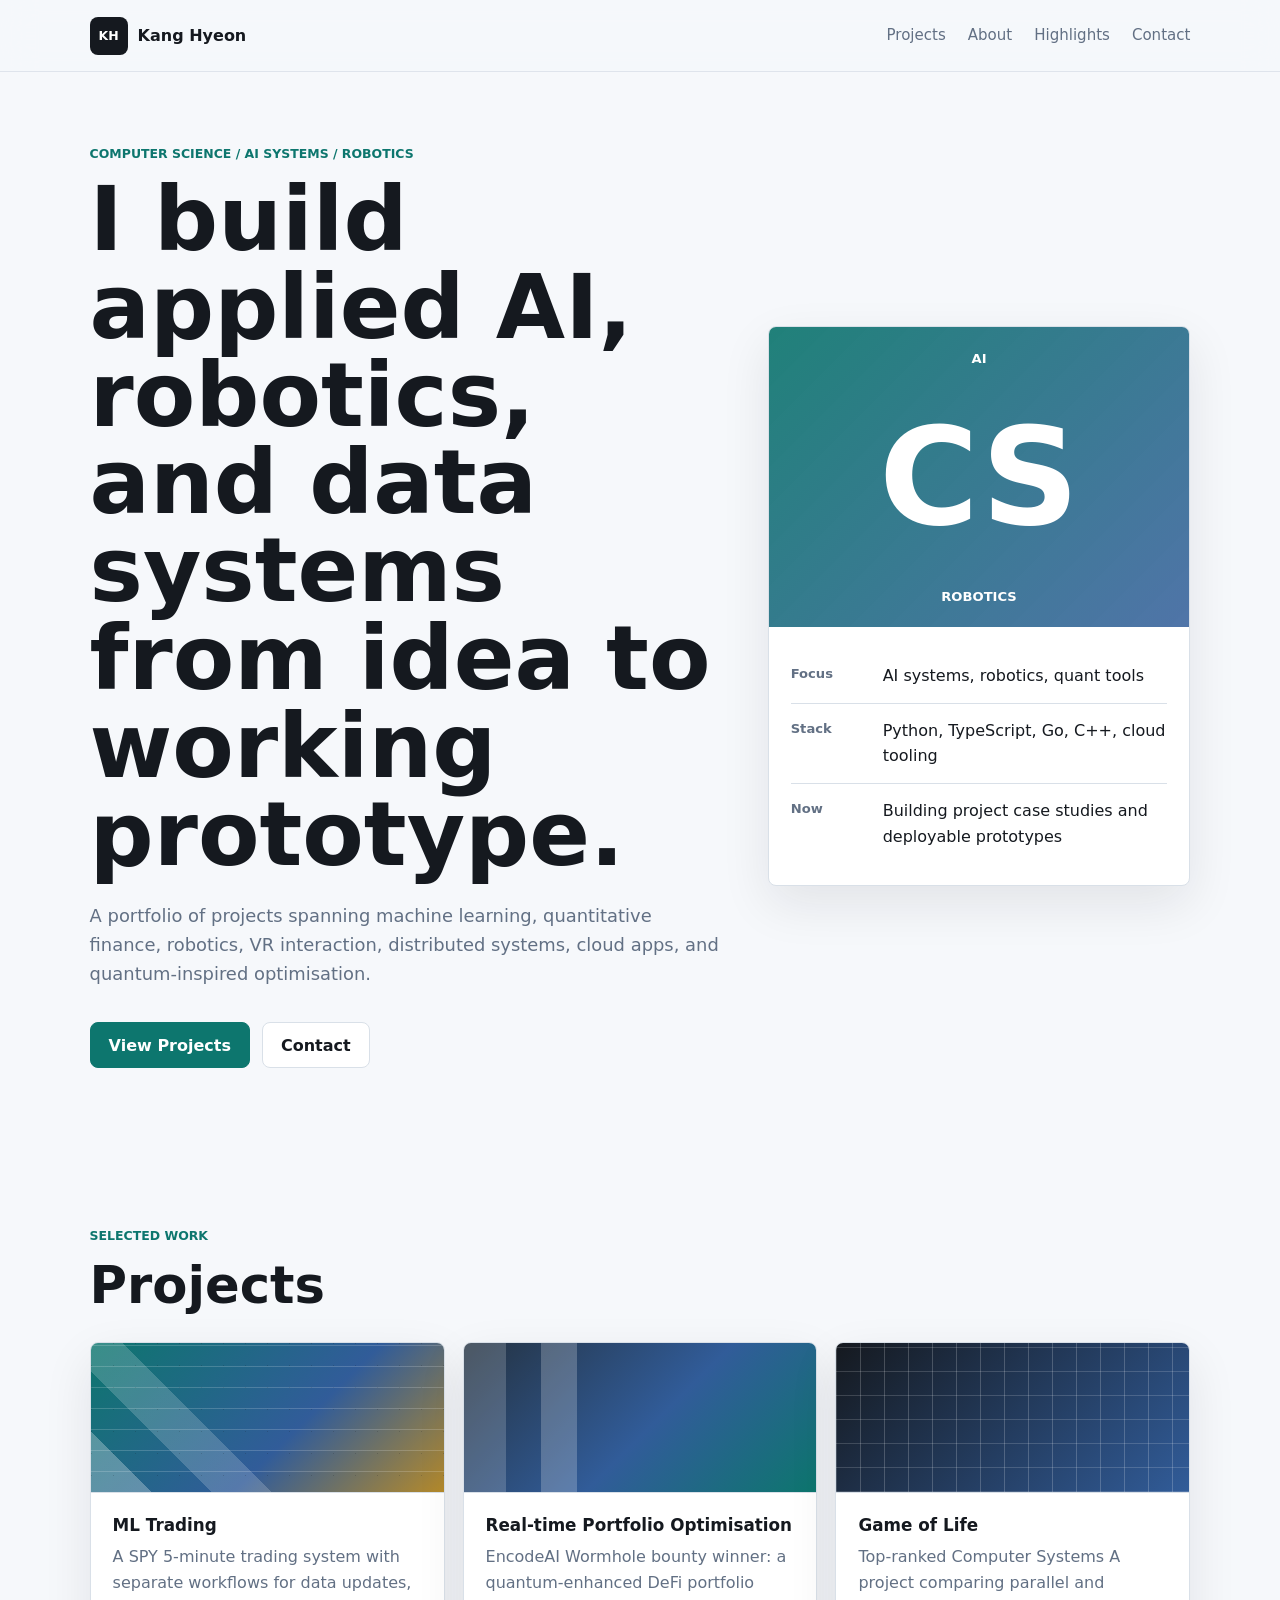
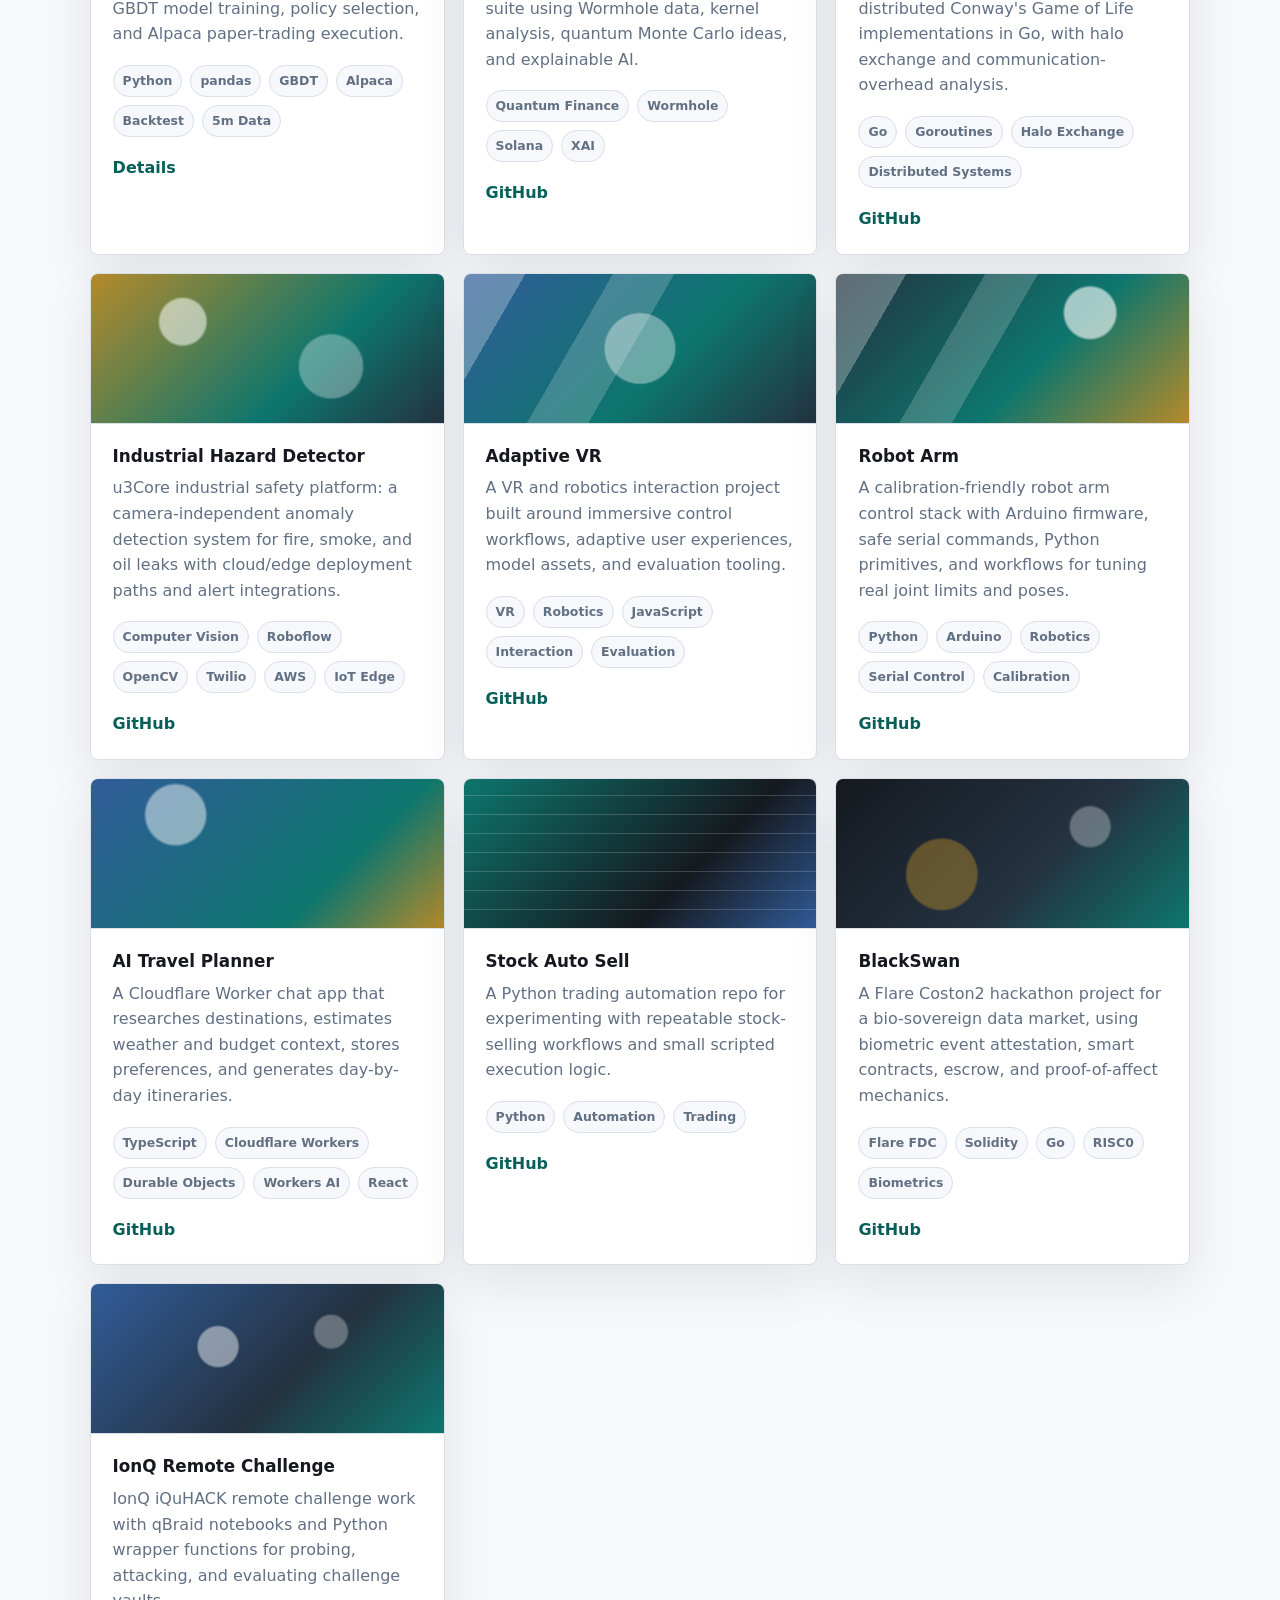
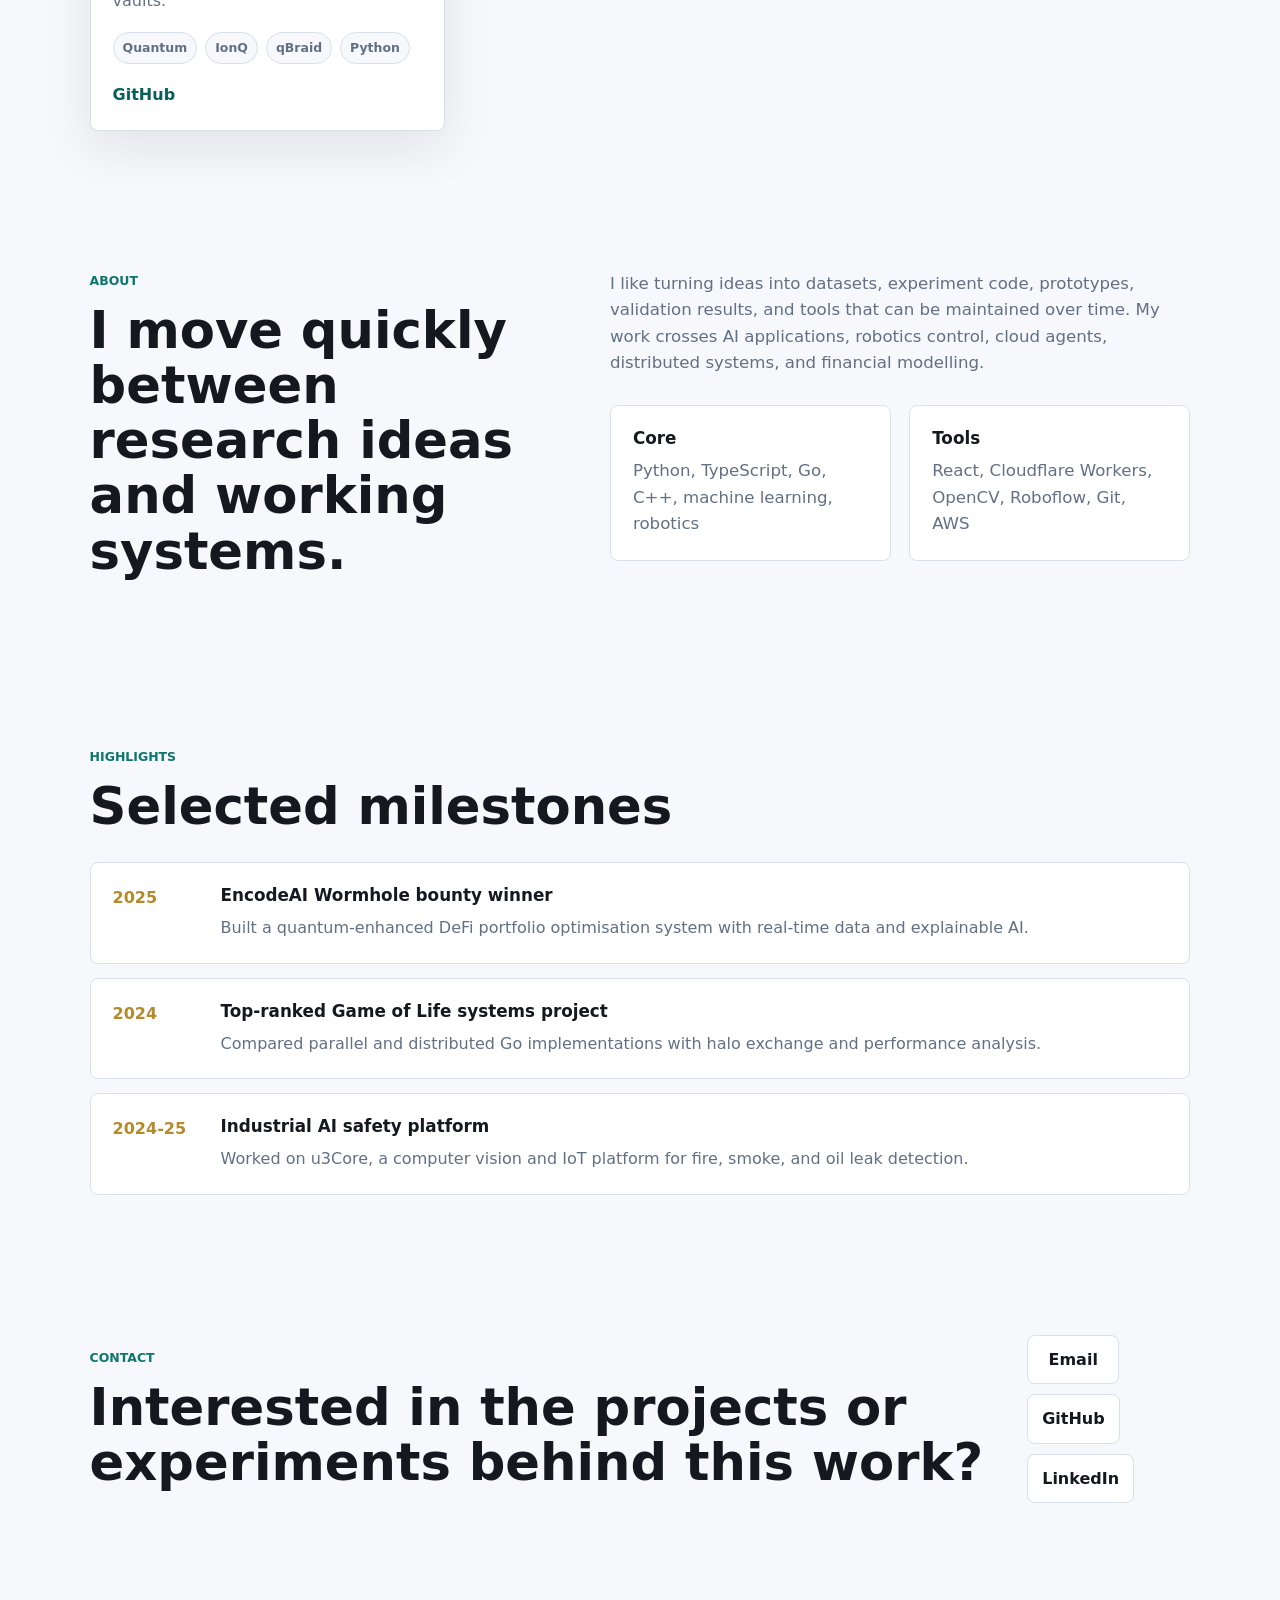
==== index.html @ 3f090120 "Update" ====
<!doctype html>
<html lang="ko">
  <head>
    <meta charset="utf-8" />
    <meta name="viewport" content="width=device-width, initial-scale=1" />
    <title>Kang Hyeon | Portfolio</title>
    <meta
      name="description"
      content="Quant, data, and software projects portfolio."
    />
    <link rel="stylesheet" href="./styles.css" />
  </head>
  <body>
    <header class="site-header">
      <a class="brand" href="#top" aria-label="Go to home">
        <span class="brand-mark">KH</span>
        <span>Kang Hyeon</span>
      </a>
      <nav class="nav" aria-label="Primary navigation">
        <a href="#projects">Projects</a>
        <a href="#about">About</a>
        <a href="#highlights">Highlights</a>
        <a href="#contact">Contact</a>
      </nav>
    </header>

    <main id="top">
      <section class="hero">
        <div class="hero-copy">
          <p class="eyebrow">Computer Science / AI Systems / Robotics</p>
          <h1>I build applied AI, robotics, and data systems from idea to working prototype.</h1>
          <p class="hero-summary">
            A portfolio of projects spanning machine learning, quantitative
            finance, robotics, VR interaction, distributed systems, cloud apps,
            and quantum-inspired optimisation.
          </p>
          <div class="hero-actions">
            <a class="button primary" href="#projects">View Projects</a>
            <a class="button secondary" href="#contact">Contact</a>
          </div>
        </div>

        <div class="profile-panel" aria-label="Portfolio snapshot">
          <div class="profile-visual">
            <span>AI</span>
            <strong>CS</strong>
            <span>Robotics</span>
          </div>
          <dl class="quick-facts">
            <div>
              <dt>Focus</dt>
              <dd>AI systems, robotics, quant tools</dd>
            </div>
            <div>
              <dt>Stack</dt>
              <dd>Python, TypeScript, Go, C++, cloud tooling</dd>
            </div>
            <div>
              <dt>Now</dt>
              <dd>Building project case studies and deployable prototypes</dd>
            </div>
          </dl>
        </div>
      </section>

      <section id="projects" class="section">
        <div class="section-heading">
          <p class="eyebrow">Selected Work</p>
          <h2>Projects</h2>
        </div>

        <div class="project-grid">
          <article class="project-card">
            <div class="project-thumb ml-trading"></div>
            <div class="project-body">
              <h3>ML Trading</h3>
              <p>
                A SPY 5-minute trading system with separate workflows for data
                updates, GBDT model training, policy selection, and Alpaca
                paper-trading execution.
              </p>
              <ul class="tag-list" aria-label="Tech stack">
                <li>Python</li>
                <li>pandas</li>
                <li>GBDT</li>
                <li>Alpaca</li>
                <li>Backtest</li>
                <li>5m Data</li>
              </ul>
              <a
                href="../quant/spy-5m-gbdt-trader/README.md"
                aria-label="Open ML Trading project"
              >
                Details
              </a>
            </div>
          </article>

          <article class="project-card">
            <div class="project-thumb portfolio-optimisation"></div>
            <div class="project-body">
              <h3>Real-time Portfolio Optimisation</h3>
              <p>
                EncodeAI Wormhole bounty winner: a quantum-enhanced DeFi
                portfolio suite using Wormhole data, kernel analysis, quantum
                Monte Carlo ideas, and explainable AI.
              </p>
              <ul class="tag-list" aria-label="Tech stack">
                <li>Quantum Finance</li>
                <li>Wormhole</li>
                <li>Solana</li>
                <li>XAI</li>
              </ul>
              <a
                href="https://github.com/Kanghyeon5468/Quantum-AI-DeFi-Portfolio-Optimisation"
                target="_blank"
                rel="noreferrer"
                aria-label="Open Real-time Portfolio Optimisation on GitHub"
              >
                GitHub
              </a>
            </div>
          </article>

          <article class="project-card">
            <div class="project-thumb game-of-life"></div>
            <div class="project-body">
              <h3>Game of Life</h3>
              <p>
                Top-ranked Computer Systems A project comparing parallel and
                distributed Conway's Game of Life implementations in Go, with
                halo exchange and communication-overhead analysis.
              </p>
              <ul class="tag-list" aria-label="Tech stack">
                <li>Go</li>
                <li>Goroutines</li>
                <li>Halo Exchange</li>
                <li>Distributed Systems</li>
              </ul>
              <a
                href="https://github.com/Kanghyeon5468/Distributed-Vs-Parallel-GoL"
                target="_blank"
                rel="noreferrer"
                aria-label="Open Game of Life on GitHub"
              >
                GitHub
              </a>
            </div>
          </article>

          <article class="project-card">
            <div class="project-thumb hazard-detector"></div>
            <div class="project-body">
              <h3>Industrial Hazard Detector</h3>
              <p>
                u3Core industrial safety platform: a camera-independent anomaly
                detection system for fire, smoke, and oil leaks with cloud/edge
                deployment paths and alert integrations.
              </p>
              <ul class="tag-list" aria-label="Tech stack">
                <li>Computer Vision</li>
                <li>Roboflow</li>
                <li>OpenCV</li>
                <li>Twilio</li>
                <li>AWS</li>
                <li>IoT Edge</li>
              </ul>
              <a
                href="https://github.com/Kanghyeon5468/u3core"
                target="_blank"
                rel="noreferrer"
                aria-label="Open Industrial Hazard Detector on GitHub"
              >
                GitHub
              </a>
            </div>
          </article>

          <article class="project-card">
            <div class="project-thumb adaptive-vr"></div>
            <div class="project-body">
              <h3>Adaptive VR</h3>
              <p>
                A VR and robotics interaction project built around immersive
                control workflows, adaptive user experiences, model assets, and
                evaluation tooling.
              </p>
              <ul class="tag-list" aria-label="Tech stack">
                <li>VR</li>
                <li>Robotics</li>
                <li>JavaScript</li>
                <li>Interaction</li>
                <li>Evaluation</li>
              </ul>
              <a
                href="https://github.com/Kanghyeon5468/robokit"
                target="_blank"
                rel="noreferrer"
                aria-label="Open Adaptive VR on GitHub"
              >
                GitHub
              </a>
            </div>
          </article>

          <article class="project-card">
            <div class="project-thumb robot-arm"></div>
            <div class="project-body">
              <h3>Robot Arm</h3>
              <p>
                A calibration-friendly robot arm control stack with Arduino
                firmware, safe serial commands, Python primitives, and workflows
                for tuning real joint limits and poses.
              </p>
              <ul class="tag-list" aria-label="Tech stack">
                <li>Python</li>
                <li>Arduino</li>
                <li>Robotics</li>
                <li>Serial Control</li>
                <li>Calibration</li>
              </ul>
              <a
                href="https://github.com/Kanghyeon5468/robot-arm-agent"
                target="_blank"
                rel="noreferrer"
                aria-label="Open Robot Arm on GitHub"
              >
                GitHub
              </a>
            </div>
          </article>

          <article class="project-card">
            <div class="project-thumb ai-travel"></div>
            <div class="project-body">
              <h3>AI Travel Planner</h3>
              <p>
                A Cloudflare Worker chat app that researches destinations,
                estimates weather and budget context, stores preferences, and
                generates day-by-day itineraries.
              </p>
              <ul class="tag-list" aria-label="Tech stack">
                <li>TypeScript</li>
                <li>Cloudflare Workers</li>
                <li>Durable Objects</li>
                <li>Workers AI</li>
                <li>React</li>
              </ul>
              <a
                href="https://github.com/Kanghyeon5468/cf_ai_travel_planner"
                target="_blank"
                rel="noreferrer"
                aria-label="Open AI Travel Planner on GitHub"
              >
                GitHub
              </a>
            </div>
          </article>

          <article class="project-card">
            <div class="project-thumb stock-auto-sell"></div>
            <div class="project-body">
              <h3>Stock Auto Sell</h3>
              <p>
                A Python trading automation repo for experimenting with
                repeatable stock-selling workflows and small scripted execution
                logic.
              </p>
              <ul class="tag-list" aria-label="Tech stack">
                <li>Python</li>
                <li>Automation</li>
                <li>Trading</li>
              </ul>
              <a
                href="https://github.com/Kanghyeon5468/stock-auto-sell"
                target="_blank"
                rel="noreferrer"
                aria-label="Open Stock Auto Sell on GitHub"
              >
                GitHub
              </a>
            </div>
          </article>

          <article class="project-card">
            <div class="project-thumb blackswan"></div>
            <div class="project-body">
              <h3>BlackSwan</h3>
              <p>
                A Flare Coston2 hackathon project for a bio-sovereign data
                market, using biometric event attestation, smart contracts,
                escrow, and proof-of-affect mechanics.
              </p>
              <ul class="tag-list" aria-label="Tech stack">
                <li>Flare FDC</li>
                <li>Solidity</li>
                <li>Go</li>
                <li>RISC0</li>
                <li>Biometrics</li>
              </ul>
              <a
                href="https://github.com/TumCucTom/black-swan"
                target="_blank"
                rel="noreferrer"
                aria-label="Open BlackSwan on GitHub"
              >
                GitHub
              </a>
            </div>
          </article>

          <article class="project-card">
            <div class="project-thumb ionq"></div>
            <div class="project-body">
              <h3>IonQ Remote Challenge</h3>
              <p>
                IonQ iQuHACK remote challenge work with qBraid notebooks and
                Python wrapper functions for probing, attacking, and evaluating
                challenge vaults.
              </p>
              <ul class="tag-list" aria-label="Tech stack">
                <li>Quantum</li>
                <li>IonQ</li>
                <li>qBraid</li>
                <li>Python</li>
              </ul>
              <a
                href="https://github.com/Kanghyeon5468/2024_IonQ_Remote"
                target="_blank"
                rel="noreferrer"
                aria-label="Open IonQ Remote Challenge on GitHub"
              >
                GitHub
              </a>
            </div>
          </article>
        </div>
      </section>

      <section id="about" class="section split-section">
        <div class="section-heading">
          <p class="eyebrow">About</p>
          <h2>I move quickly between research ideas and working systems.</h2>
        </div>
        <div class="body-copy">
          <p>
            I like turning ideas into datasets, experiment code, prototypes,
            validation results, and tools that can be maintained over time. My
            work crosses AI applications, robotics control, cloud agents,
            distributed systems, and financial modelling.
          </p>
          <div class="skill-columns">
            <div>
              <h3>Core</h3>
              <p>Python, TypeScript, Go, C++, machine learning, robotics</p>
            </div>
            <div>
              <h3>Tools</h3>
              <p>React, Cloudflare Workers, OpenCV, Roboflow, Git, AWS</p>
            </div>
          </div>
        </div>
      </section>

      <section id="highlights" class="section">
        <div class="section-heading">
          <p class="eyebrow">Highlights</p>
          <h2>Selected milestones</h2>
        </div>
        <ol class="timeline">
          <li>
            <span class="time">2025</span>
            <div>
              <h3>EncodeAI Wormhole bounty winner</h3>
              <p>Built a quantum-enhanced DeFi portfolio optimisation system with real-time data and explainable AI.</p>
            </div>
          </li>
          <li>
            <span class="time">2024</span>
            <div>
              <h3>Top-ranked Game of Life systems project</h3>
              <p>Compared parallel and distributed Go implementations with halo exchange and performance analysis.</p>
            </div>
          </li>
          <li>
            <span class="time">2024-25</span>
            <div>
              <h3>Industrial AI safety platform</h3>
              <p>Worked on u3Core, a computer vision and IoT platform for fire, smoke, and oil leak detection.</p>
            </div>
          </li>
        </ol>
      </section>

      <section id="contact" class="section contact-section">
        <div>
          <p class="eyebrow">Contact</p>
          <h2>Interested in the projects or experiments behind this work?</h2>
        </div>
        <div class="contact-links">
          <a href="mailto:your.email@example.com">Email</a>
          <a href="https://github.com/Kanghyeon5468" target="_blank" rel="noreferrer">GitHub</a>
          <a href="https://www.linkedin.com/" target="_blank" rel="noreferrer">LinkedIn</a>
        </div>
      </section>
    </main>
  </body>
</html>
---- styles.css ----
:root {
  color-scheme: light;
  --ink: #15191f;
  --muted: #627084;
  --line: #d9e0e8;
  --surface: #f6f8fb;
  --panel: #ffffff;
  --accent: #0d766e;
  --accent-strong: #075f5a;
  --gold: #b58a2a;
  --blue: #315c99;
  --shadow: 0 18px 50px rgba(21, 25, 31, 0.09);
}

* {
  box-sizing: border-box;
}

html {
  scroll-behavior: smooth;
}

body {
  margin: 0;
  color: var(--ink);
  font-family:
    Inter, ui-sans-serif, system-ui, -apple-system, BlinkMacSystemFont, "Segoe UI",
    sans-serif;
  background: var(--surface);
  line-height: 1.6;
}

a {
  color: inherit;
  text-decoration: none;
}

.site-header {
  position: sticky;
  top: 0;
  z-index: 10;
  display: flex;
  align-items: center;
  justify-content: space-between;
  gap: 24px;
  min-height: 72px;
  padding: 0 7vw;
  border-bottom: 1px solid rgba(217, 224, 232, 0.82);
  background: rgba(246, 248, 251, 0.9);
  backdrop-filter: blur(16px);
}

.brand,
.nav,
.hero-actions,
.contact-links {
  display: flex;
  align-items: center;
}

.brand {
  gap: 10px;
  font-weight: 800;
}

.brand-mark {
  display: grid;
  width: 38px;
  height: 38px;
  place-items: center;
  border-radius: 8px;
  color: #fff;
  background: var(--ink);
  font-size: 0.78rem;
  letter-spacing: 0;
}

.nav {
  gap: 22px;
  color: var(--muted);
  font-size: 0.94rem;
}

.nav a:hover,
.project-body a:hover,
.contact-links a:hover {
  color: var(--accent);
}

main {
  overflow: hidden;
}

.hero,
.section {
  width: min(1120px, 86vw);
  margin: 0 auto;
}

.hero {
  display: grid;
  grid-template-columns: minmax(0, 1.08fr) minmax(320px, 0.72fr);
  gap: 44px;
  align-items: center;
  min-height: calc(100vh - 72px);
  padding: 72px 0 88px;
}

.eyebrow {
  margin: 0 0 12px;
  color: var(--accent);
  font-size: 0.78rem;
  font-weight: 800;
  letter-spacing: 0;
  text-transform: uppercase;
}

h1,
h2,
h3,
p {
  overflow-wrap: break-word;
}

h1 {
  max-width: 800px;
  margin: 0;
  font-size: clamp(2.45rem, 7vw, 5.7rem);
  line-height: 0.98;
  letter-spacing: 0;
}

h2 {
  margin: 0;
  font-size: clamp(1.9rem, 4vw, 3.35rem);
  line-height: 1.08;
  letter-spacing: 0;
}

h3 {
  margin: 0 0 8px;
  font-size: 1.05rem;
  line-height: 1.3;
}

.hero-summary {
  max-width: 680px;
  margin: 24px 0 0;
  color: var(--muted);
  font-size: 1.12rem;
}

.hero-actions {
  flex-wrap: wrap;
  gap: 12px;
  margin-top: 34px;
}

.button {
  display: inline-flex;
  align-items: center;
  justify-content: center;
  min-height: 46px;
  padding: 0 18px;
  border: 1px solid var(--line);
  border-radius: 8px;
  font-weight: 750;
}

.button.primary {
  color: #fff;
  border-color: var(--accent);
  background: var(--accent);
}

.button.primary:hover {
  background: var(--accent-strong);
}

.button.secondary {
  background: var(--panel);
}

.profile-panel,
.project-card {
  border: 1px solid var(--line);
  border-radius: 8px;
  background: var(--panel);
  box-shadow: var(--shadow);
}

.profile-panel {
  overflow: hidden;
}

.profile-visual {
  display: grid;
  min-height: 300px;
  place-items: center;
  color: #fff;
  background:
    linear-gradient(135deg, rgba(13, 118, 110, 0.92), rgba(49, 92, 153, 0.85)),
    repeating-linear-gradient(90deg, rgba(255, 255, 255, 0.18) 0 1px, transparent 1px 34px);
}

.profile-visual strong {
  font-size: clamp(4.5rem, 12vw, 8.5rem);
  line-height: 1;
}

.profile-visual span {
  font-size: 0.82rem;
  font-weight: 800;
  letter-spacing: 0;
  text-transform: uppercase;
}

.quick-facts {
  margin: 0;
  padding: 22px;
}

.quick-facts div {
  display: grid;
  grid-template-columns: 76px 1fr;
  gap: 16px;
  padding: 14px 0;
  border-top: 1px solid var(--line);
}

.quick-facts div:first-child {
  border-top: 0;
}

.quick-facts dt {
  color: var(--muted);
  font-size: 0.82rem;
  font-weight: 800;
}

.quick-facts dd {
  margin: 0;
}

.section {
  padding: 70px 0;
}

.section-heading {
  max-width: 720px;
  margin-bottom: 28px;
}

.project-grid {
  display: grid;
  grid-template-columns: repeat(3, minmax(0, 1fr));
  gap: 18px;
}

.project-card {
  overflow: hidden;
}

.project-thumb {
  min-height: 150px;
  border-bottom: 1px solid var(--line);
}

.project-thumb.ml-trading {
  background:
    repeating-linear-gradient(0deg, transparent 0 20px, rgba(255, 255, 255, 0.18) 20px 21px),
    linear-gradient(135deg, rgba(21, 25, 31, 0.18) 1px, transparent 1px),
    linear-gradient(45deg, rgba(255, 255, 255, 0.28) 12%, transparent 12% 24%, rgba(255, 255, 255, 0.18) 24% 36%, transparent 36%),
    linear-gradient(135deg, #0d766e, #315c99 58%, #b58a2a);
  background-size: auto, 22px 22px, auto, auto;
}

.project-thumb.portfolio-optimisation {
  background:
    linear-gradient(90deg, rgba(255, 255, 255, 0.18) 12%, transparent 12% 22%, rgba(255, 255, 255, 0.22) 22% 32%, transparent 32%),
    linear-gradient(135deg, #243241, #315c99 54%, #0d766e);
}

.project-thumb.game-of-life {
  background:
    repeating-linear-gradient(90deg, rgba(255, 255, 255, 0.2) 0 1px, transparent 1px 24px),
    repeating-linear-gradient(0deg, rgba(255, 255, 255, 0.16) 0 1px, transparent 1px 24px),
    linear-gradient(135deg, #15191f, #315c99);
}

.project-thumb.hazard-detector {
  background:
    radial-gradient(circle at 26% 32%, rgba(255, 255, 255, 0.55) 0 8%, transparent 9%),
    radial-gradient(circle at 68% 62%, rgba(255, 255, 255, 0.32) 0 12%, transparent 13%),
    linear-gradient(135deg, #b58a2a, #0d766e 62%, #243241);
}

.project-thumb.adaptive-vr,
.project-thumb.daptive-vr {
  background:
    radial-gradient(circle at 50% 50%, rgba(255, 255, 255, 0.38) 0 18%, transparent 19%),
    linear-gradient(120deg, rgba(255, 255, 255, 0.28) 0 14%, transparent 14% 34%, rgba(255, 255, 255, 0.18) 34% 48%, transparent 48%),
    linear-gradient(135deg, #315c99, #0d766e 58%, #243241);
}

.project-thumb.robot-arm {
  background:
    radial-gradient(circle at 72% 26%, rgba(255, 255, 255, 0.62) 0 9%, transparent 10%),
    linear-gradient(120deg, rgba(255, 255, 255, 0.28) 0 16%, transparent 16% 34%, rgba(255, 255, 255, 0.18) 34% 46%, transparent 46%),
    linear-gradient(135deg, #243241, #0d766e 58%, #b58a2a);
}

.project-thumb.ai-travel {
  background:
    radial-gradient(circle at 24% 24%, rgba(255, 255, 255, 0.48) 0 10%, transparent 11%),
    linear-gradient(135deg, #315c99, #0d766e 68%, #b58a2a);
}

.project-thumb.stock-auto-sell {
  background:
    repeating-linear-gradient(0deg, transparent 0 18px, rgba(255, 255, 255, 0.18) 18px 19px),
    linear-gradient(135deg, #0d766e, #15191f 64%, #315c99);
}

.project-thumb.blackswan {
  background:
    radial-gradient(circle at 72% 32%, rgba(255, 255, 255, 0.3) 0 7%, transparent 8%),
    radial-gradient(circle at 30% 64%, rgba(181, 138, 42, 0.46) 0 13%, transparent 14%),
    linear-gradient(135deg, #15191f, #243241 58%, #0d766e);
}

.project-thumb.ionq {
  background:
    radial-gradient(circle at 36% 42%, rgba(255, 255, 255, 0.46) 0 8%, transparent 9%),
    radial-gradient(circle at 68% 32%, rgba(255, 255, 255, 0.3) 0 6%, transparent 7%),
    linear-gradient(135deg, #315c99, #243241 58%, #0d766e);
}

.project-body {
  padding: 22px;
}

.project-body p,
.body-copy p,
.timeline p {
  margin: 0;
  color: var(--muted);
}

.project-body a,
.muted-link {
  display: inline-flex;
  margin-top: 18px;
  font-weight: 800;
}

.project-body a {
  color: var(--accent-strong);
}

.muted-link {
  color: var(--muted);
}

.tag-list {
  display: flex;
  flex-wrap: wrap;
  gap: 8px;
  margin: 18px 0 0;
  padding: 0;
  list-style: none;
}

.tag-list li {
  padding: 5px 9px;
  border: 1px solid var(--line);
  border-radius: 999px;
  color: var(--muted);
  font-size: 0.78rem;
  font-weight: 750;
  background: var(--surface);
}

.split-section {
  display: grid;
  grid-template-columns: 0.8fr 1fr;
  gap: 56px;
  align-items: start;
}

.body-copy {
  font-size: 1.04rem;
}

.skill-columns {
  display: grid;
  grid-template-columns: repeat(2, minmax(0, 1fr));
  gap: 18px;
  margin-top: 28px;
}

.skill-columns div {
  padding: 22px;
  border: 1px solid var(--line);
  border-radius: 8px;
  background: var(--panel);
}

.timeline {
  display: grid;
  gap: 14px;
  margin: 0;
  padding: 0;
  list-style: none;
}

.timeline li {
  display: grid;
  grid-template-columns: 90px 1fr;
  gap: 18px;
  padding: 22px;
  border: 1px solid var(--line);
  border-radius: 8px;
  background: var(--panel);
}

.time {
  color: var(--gold);
  font-weight: 900;
}

.contact-section {
  display: flex;
  align-items: center;
  justify-content: space-between;
  gap: 32px;
  padding-bottom: 110px;
}

.contact-links {
  flex-wrap: wrap;
  gap: 10px;
}

.contact-links a {
  min-width: 92px;
  padding: 11px 14px;
  border: 1px solid var(--line);
  border-radius: 8px;
  text-align: center;
  font-weight: 800;
  background: var(--panel);
}

@media (max-width: 900px) {
  .site-header {
    position: static;
    align-items: flex-start;
    flex-direction: column;
    padding-top: 18px;
    padding-bottom: 18px;
  }

  .nav {
    width: 100%;
    justify-content: space-between;
    gap: 10px;
    overflow-x: auto;
  }

  .hero,
  .split-section,
  .contact-section {
    grid-template-columns: 1fr;
  }

  .hero {
    min-height: auto;
    padding-top: 54px;
  }

  .project-grid {
    grid-template-columns: 1fr;
  }

  .contact-section {
    display: grid;
  }
}

@media (max-width: 560px) {
  .hero,
  .section {
    width: min(100% - 32px, 1120px);
  }

  h1 {
    font-size: 2.55rem;
  }

  .skill-columns,
  .timeline li,
  .quick-facts div {
    grid-template-columns: 1fr;
  }

  .timeline li {
    gap: 8px;
  }
}
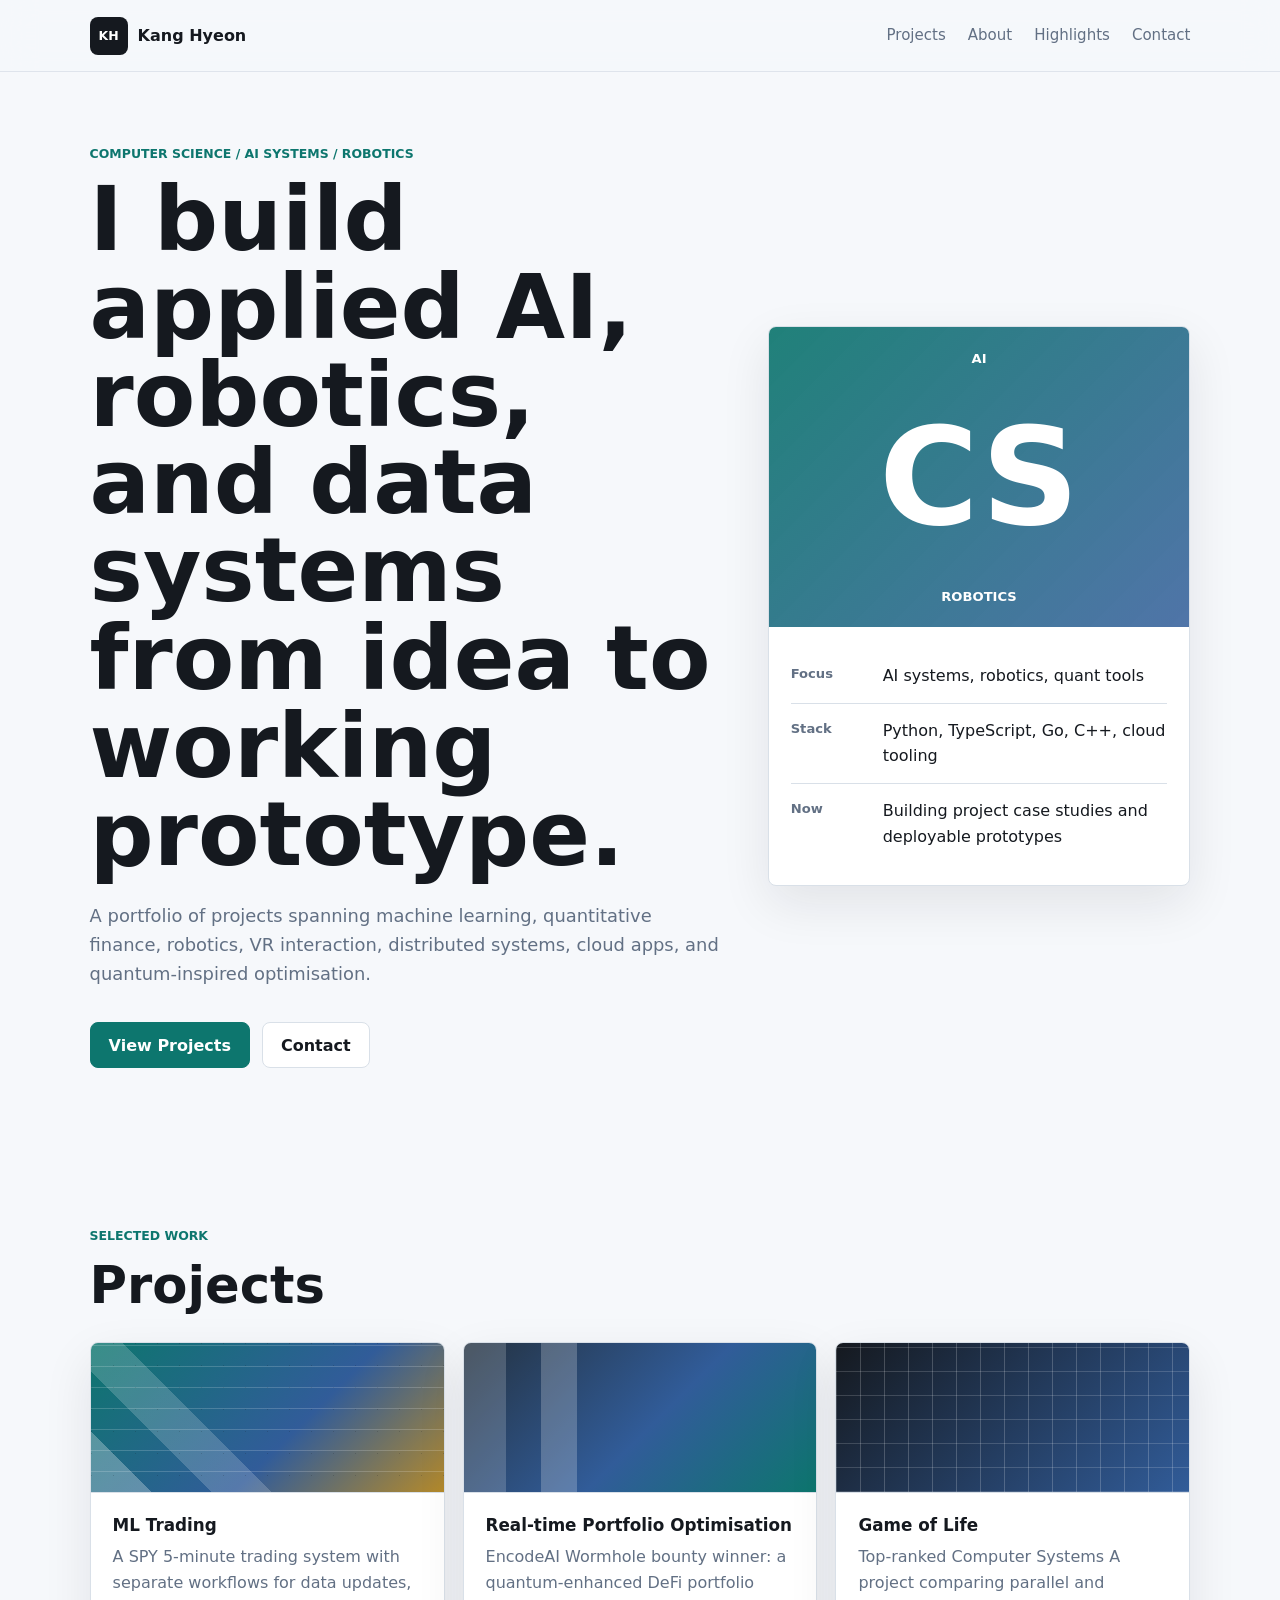
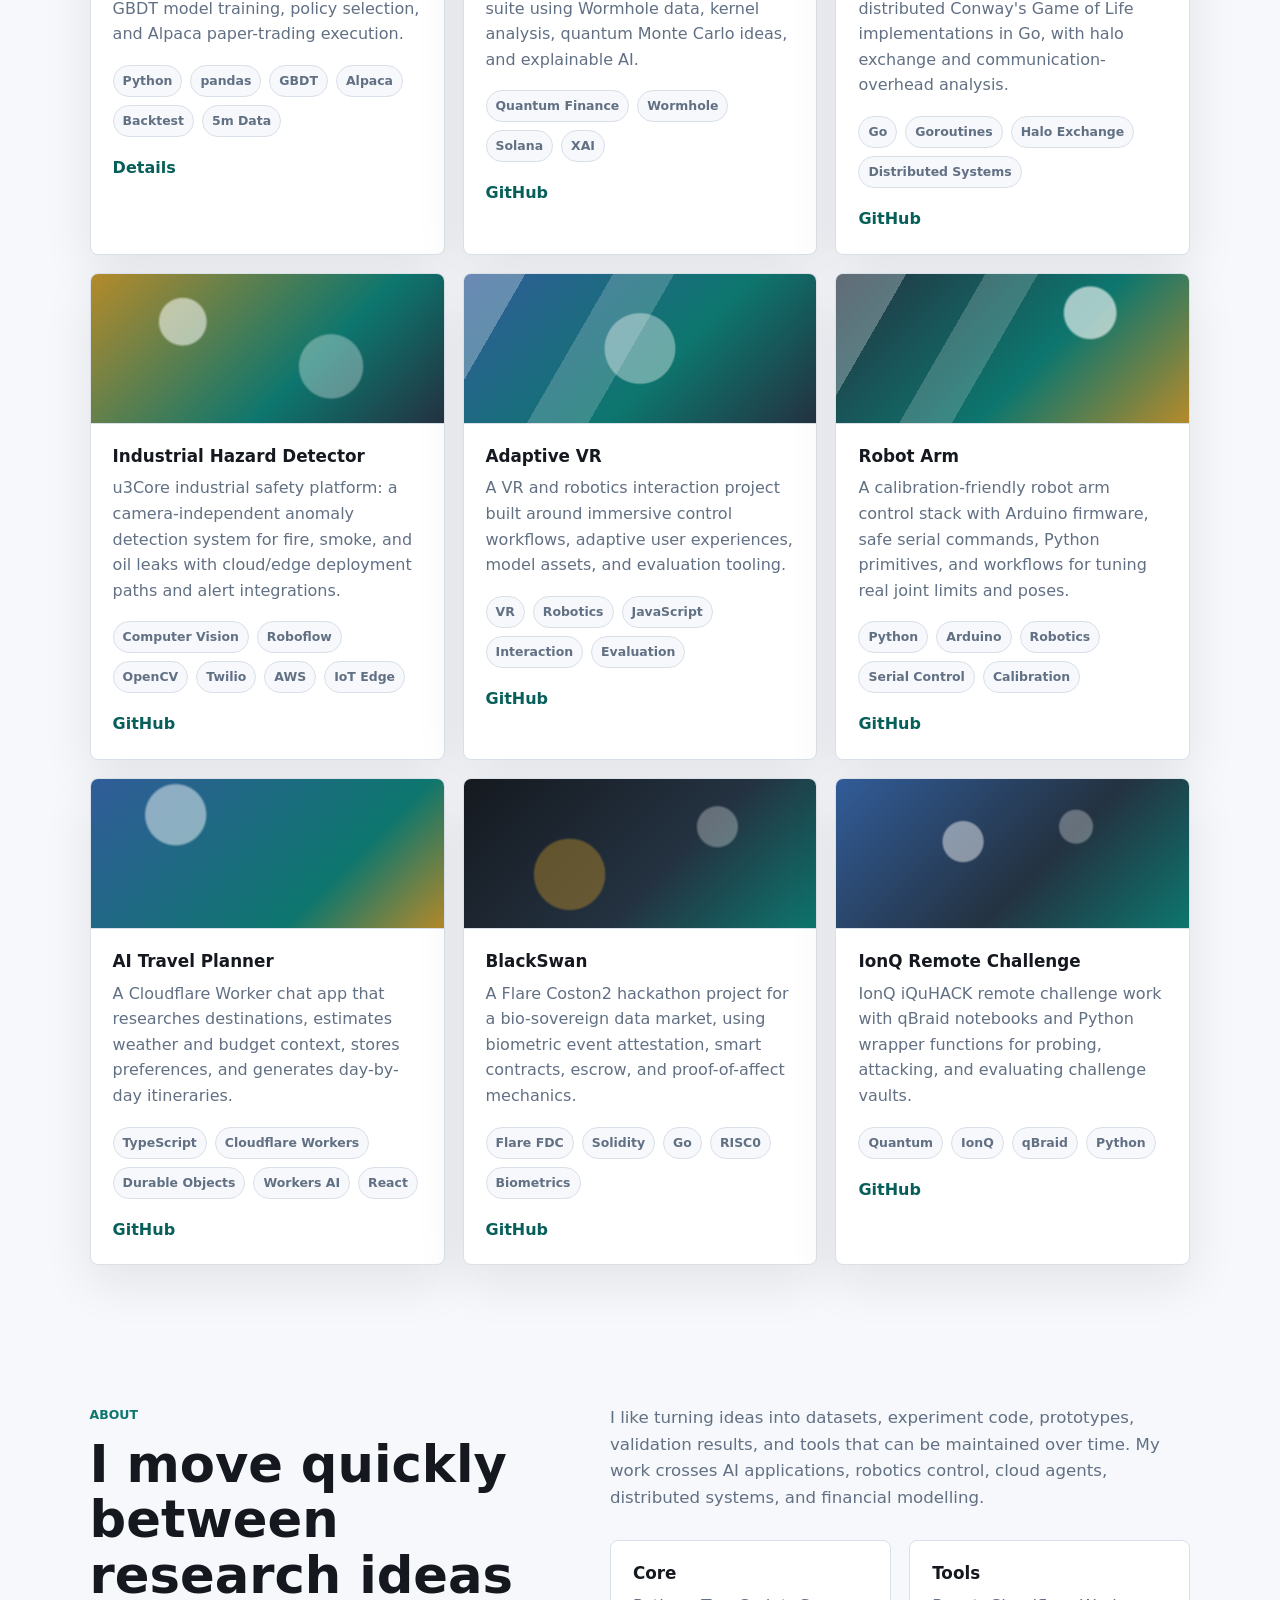
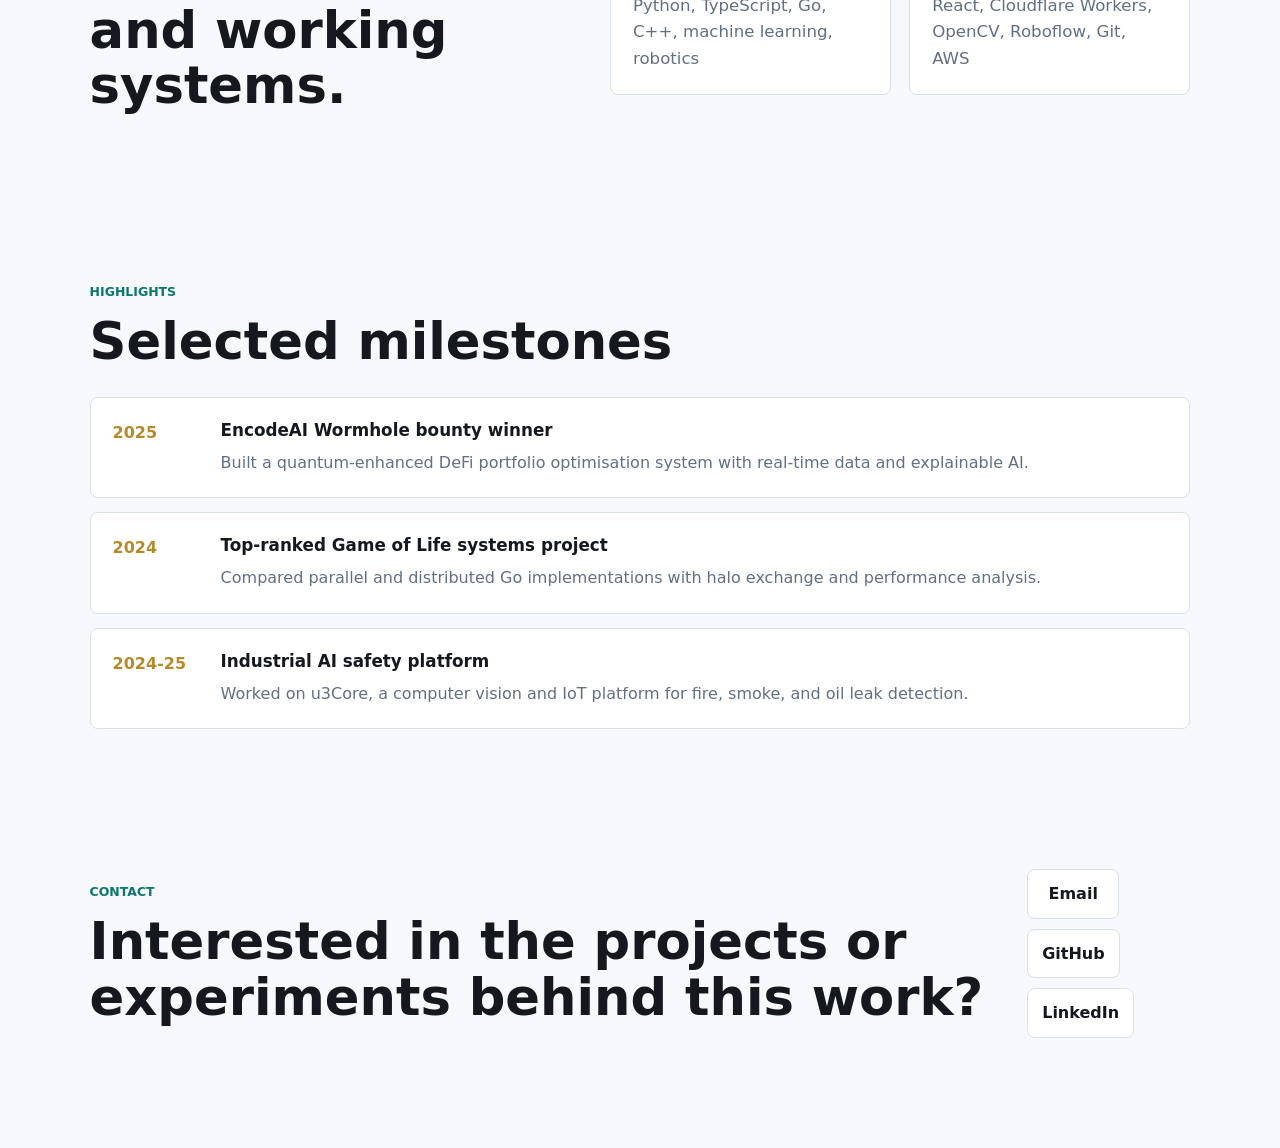
==== commit 2ea2576a: "Update" ====
--- a/index.html
+++ b/index.html
@@ -258,31 +258,6 @@
           </article>
 
           <article class="project-card">
-            <div class="project-thumb stock-auto-sell"></div>
-            <div class="project-body">
-              <h3>Stock Auto Sell</h3>
-              <p>
-                A Python trading automation repo for experimenting with
-                repeatable stock-selling workflows and small scripted execution
-                logic.
-              </p>
-              <ul class="tag-list" aria-label="Tech stack">
-                <li>Python</li>
-                <li>Automation</li>
-                <li>Trading</li>
-              </ul>
-              <a
-                href="https://github.com/Kanghyeon5468/stock-auto-sell"
-                target="_blank"
-                rel="noreferrer"
-                aria-label="Open Stock Auto Sell on GitHub"
-              >
-                GitHub
-              </a>
-            </div>
-          </article>
-
-          <article class="project-card">
             <div class="project-thumb blackswan"></div>
             <div class="project-body">
               <h3>BlackSwan</h3>
--- a/styles.css
+++ b/styles.css
@@ -316,12 +316,6 @@
     linear-gradient(135deg, #315c99, #0d766e 68%, #b58a2a);
 }
 
-.project-thumb.stock-auto-sell {
-  background:
-    repeating-linear-gradient(0deg, transparent 0 18px, rgba(255, 255, 255, 0.18) 18px 19px),
-    linear-gradient(135deg, #0d766e, #15191f 64%, #315c99);
-}
-
 .project-thumb.blackswan {
   background:
     radial-gradient(circle at 72% 32%, rgba(255, 255, 255, 0.3) 0 7%, transparent 8%),
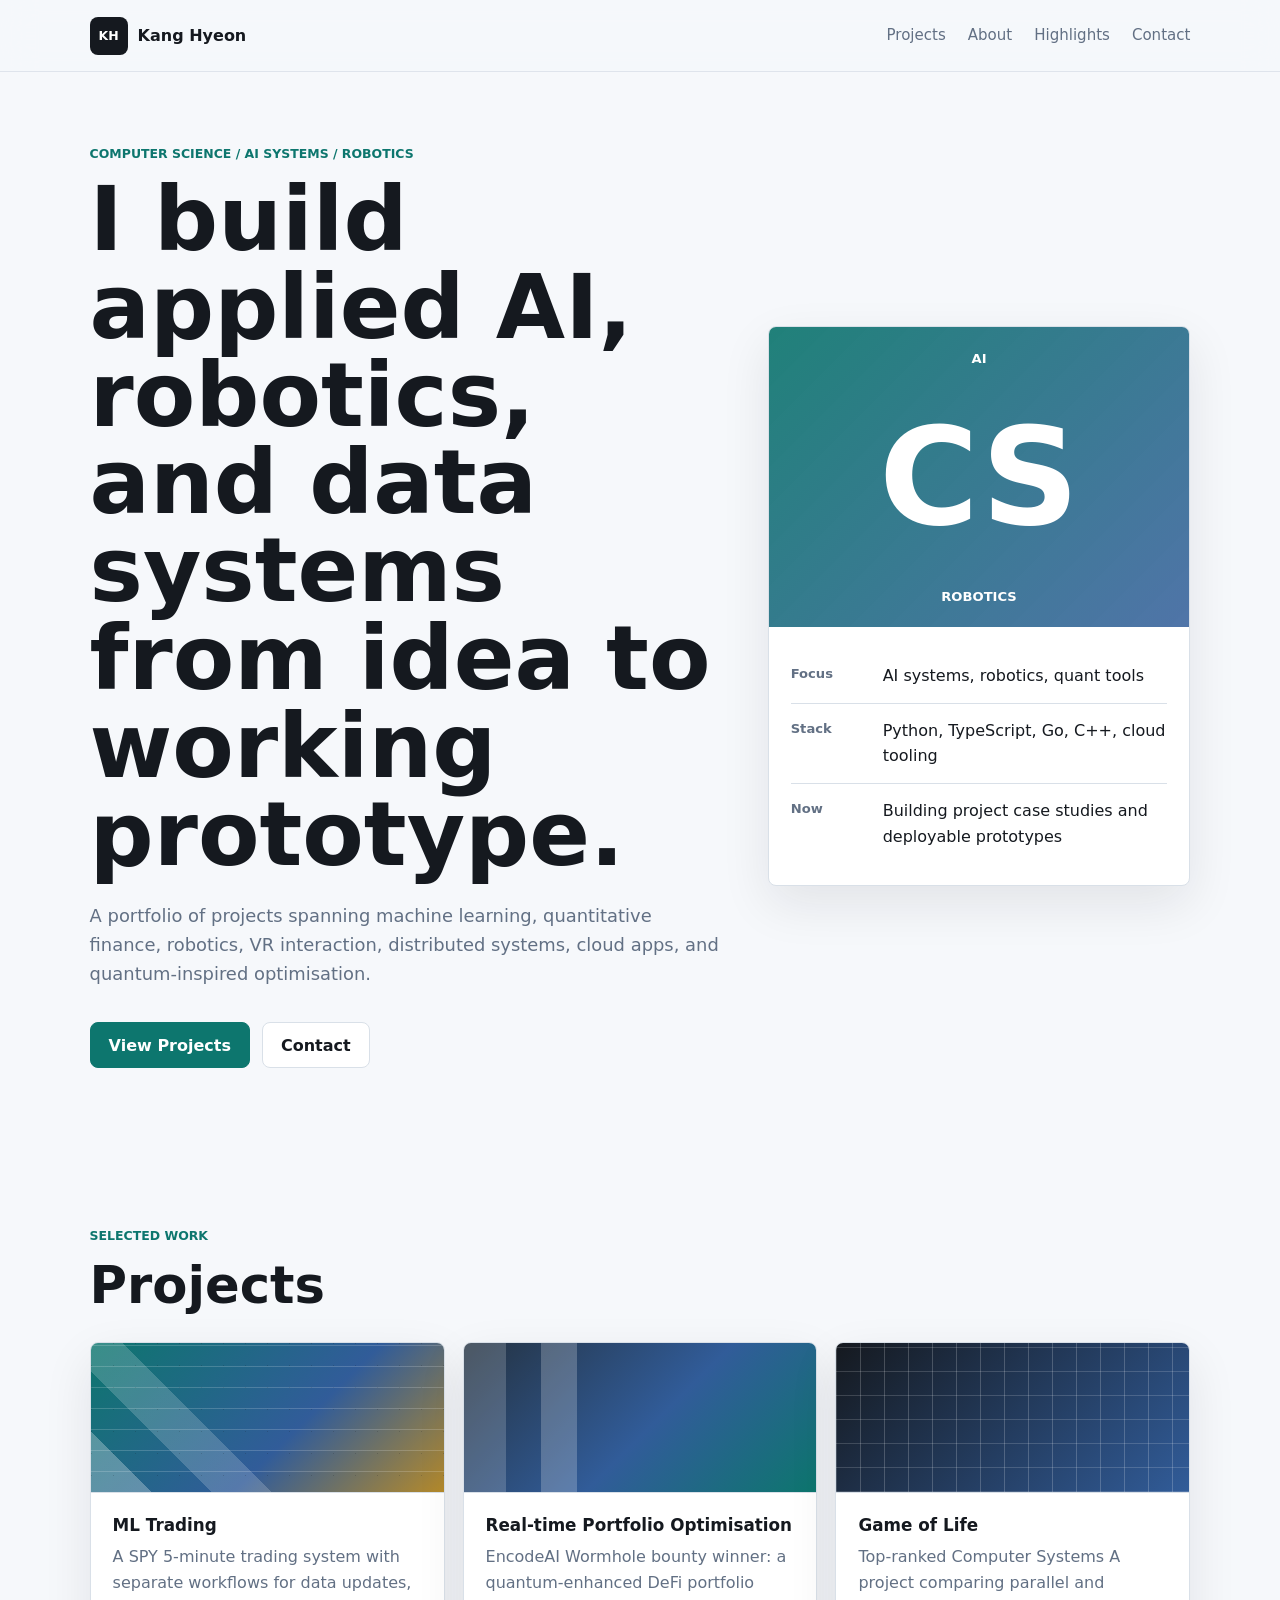
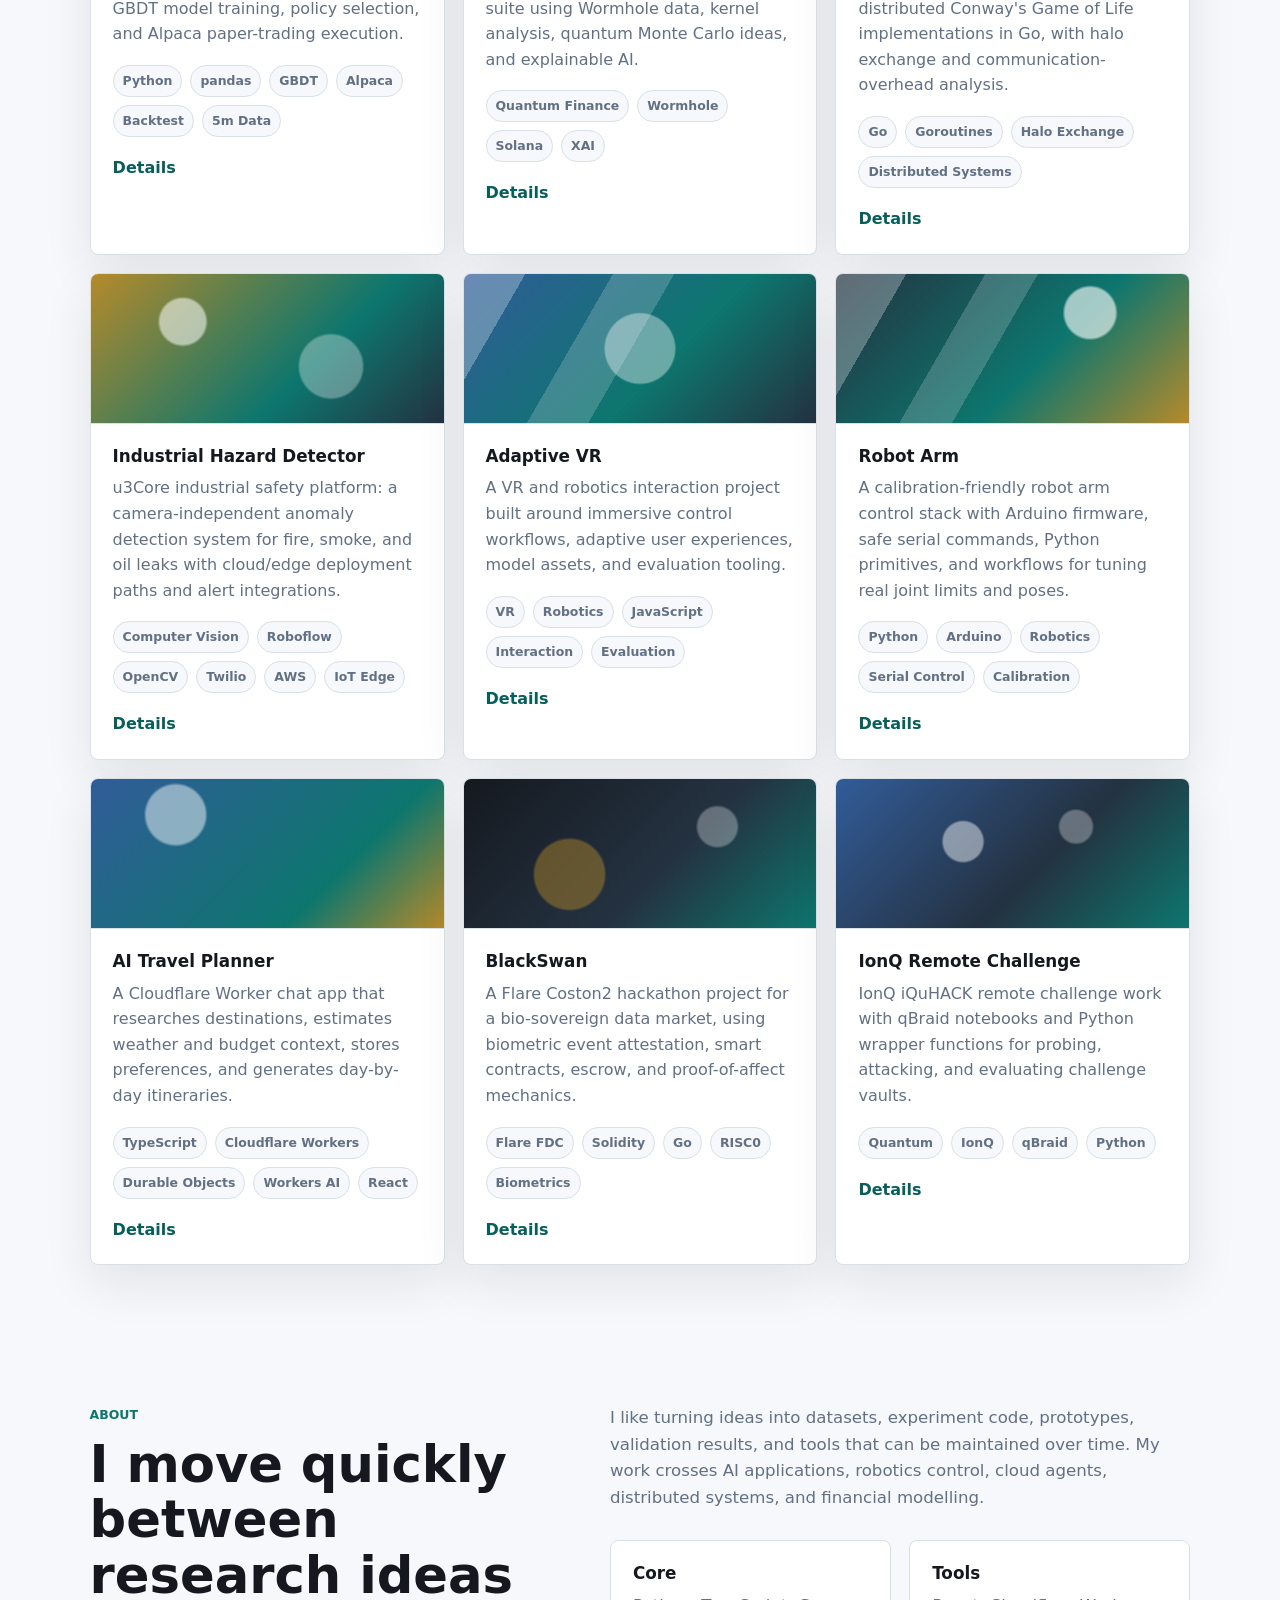
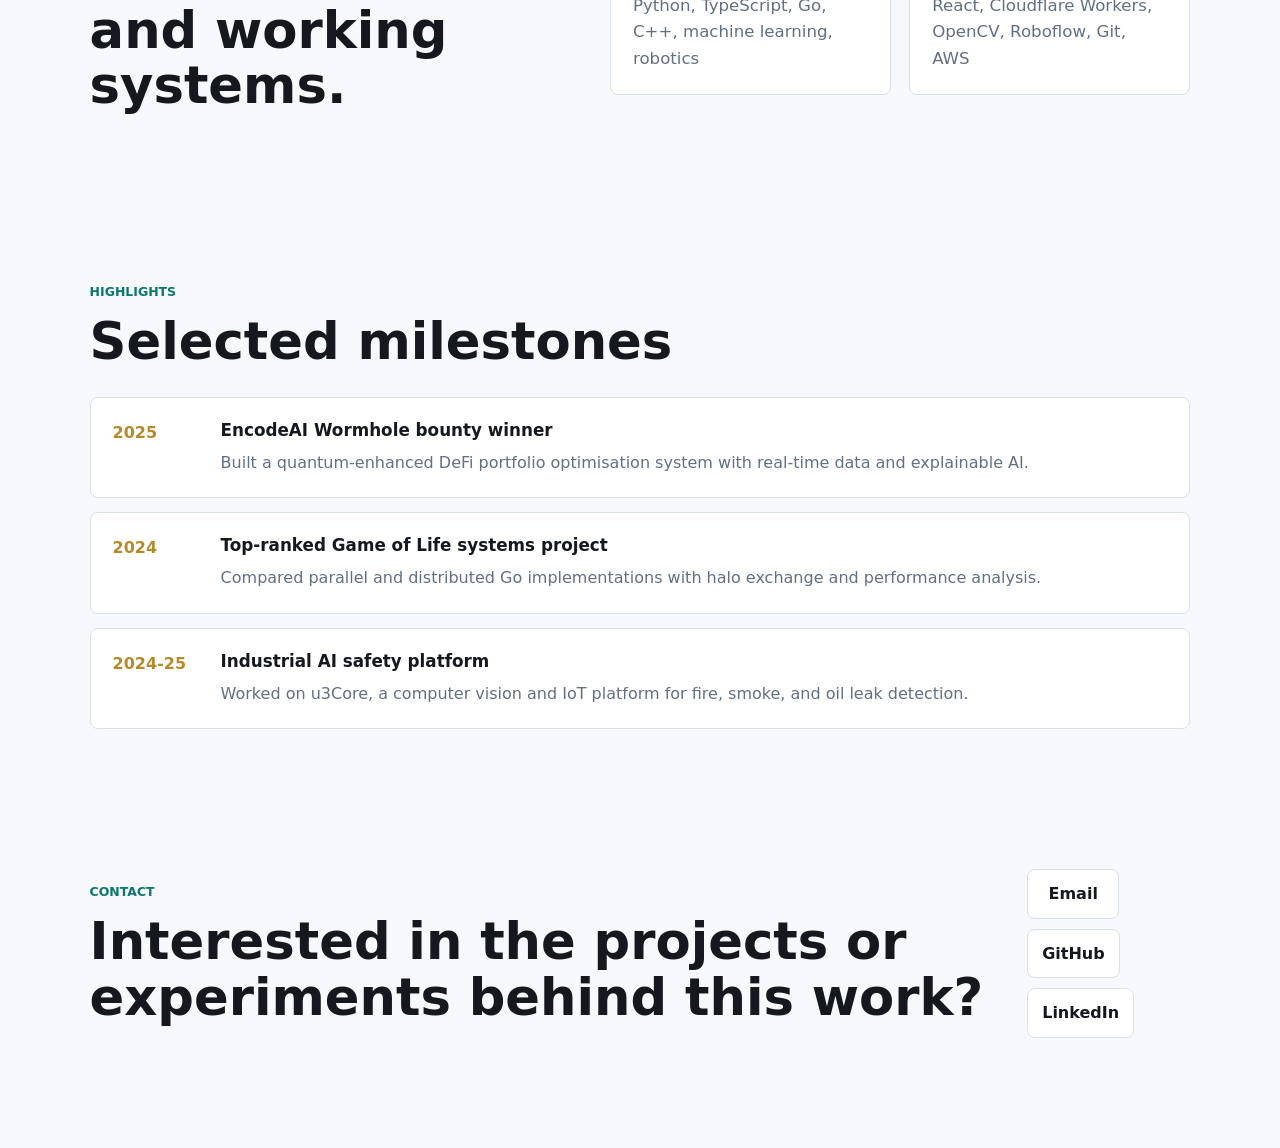
==== commit 1c1b5ddc: "Add project media" ====
--- a/index.html
+++ b/index.html
@@ -88,7 +88,7 @@
                 <li>5m Data</li>
               </ul>
               <a
-                href="../quant/spy-5m-gbdt-trader/README.md"
+                href="./project.html?project=ml-trading"
                 aria-label="Open ML Trading project"
               >
                 Details
@@ -112,12 +112,10 @@
                 <li>XAI</li>
               </ul>
               <a
-                href="https://github.com/Kanghyeon5468/Quantum-AI-DeFi-Portfolio-Optimisation"
-                target="_blank"
-                rel="noreferrer"
+                href="./project.html?project=portfolio-optimisation"
                 aria-label="Open Real-time Portfolio Optimisation on GitHub"
               >
-                GitHub
+                Details
               </a>
             </div>
           </article>
@@ -138,12 +136,10 @@
                 <li>Distributed Systems</li>
               </ul>
               <a
-                href="https://github.com/Kanghyeon5468/Distributed-Vs-Parallel-GoL"
-                target="_blank"
-                rel="noreferrer"
+                href="./project.html?project=game-of-life"
                 aria-label="Open Game of Life on GitHub"
               >
-                GitHub
+                Details
               </a>
             </div>
           </article>
@@ -166,12 +162,10 @@
                 <li>IoT Edge</li>
               </ul>
               <a
-                href="https://github.com/Kanghyeon5468/u3core"
-                target="_blank"
-                rel="noreferrer"
+                href="./project.html?project=industrial-hazard-detector"
                 aria-label="Open Industrial Hazard Detector on GitHub"
               >
-                GitHub
+                Details
               </a>
             </div>
           </article>
@@ -193,12 +187,10 @@
                 <li>Evaluation</li>
               </ul>
               <a
-                href="https://github.com/Kanghyeon5468/robokit"
-                target="_blank"
-                rel="noreferrer"
+                href="./project.html?project=adaptive-vr"
                 aria-label="Open Adaptive VR on GitHub"
               >
-                GitHub
+                Details
               </a>
             </div>
           </article>
@@ -220,12 +212,10 @@
                 <li>Calibration</li>
               </ul>
               <a
-                href="https://github.com/Kanghyeon5468/robot-arm-agent"
-                target="_blank"
-                rel="noreferrer"
+                href="./project.html?project=robot-arm"
                 aria-label="Open Robot Arm on GitHub"
               >
-                GitHub
+                Details
               </a>
             </div>
           </article>
@@ -247,12 +237,10 @@
                 <li>React</li>
               </ul>
               <a
-                href="https://github.com/Kanghyeon5468/cf_ai_travel_planner"
-                target="_blank"
-                rel="noreferrer"
+                href="./project.html?project=ai-travel-planner"
                 aria-label="Open AI Travel Planner on GitHub"
               >
-                GitHub
+                Details
               </a>
             </div>
           </article>
@@ -274,12 +262,10 @@
                 <li>Biometrics</li>
               </ul>
               <a
-                href="https://github.com/TumCucTom/black-swan"
-                target="_blank"
-                rel="noreferrer"
+                href="./project.html?project=blackswan"
                 aria-label="Open BlackSwan on GitHub"
               >
-                GitHub
+                Details
               </a>
             </div>
           </article>
@@ -300,12 +286,10 @@
                 <li>Python</li>
               </ul>
               <a
-                href="https://github.com/Kanghyeon5468/2024_IonQ_Remote"
-                target="_blank"
-                rel="noreferrer"
+                href="./project.html?project=ionq-remote-challenge"
                 aria-label="Open IonQ Remote Challenge on GitHub"
               >
-                GitHub
+                Details
               </a>
             </div>
           </article>
--- a/styles.css
+++ b/styles.css
@@ -446,6 +446,140 @@
   background: var(--panel);
 }
 
+.detail-shell {
+  width: min(1120px, 86vw);
+  margin: 0 auto;
+  padding: 42px 0 100px;
+}
+
+.back-link {
+  display: inline-flex;
+  margin-bottom: 28px;
+  color: var(--accent-strong);
+  font-weight: 850;
+}
+
+.detail-hero {
+  display: grid;
+  grid-template-columns: minmax(0, 1fr) minmax(300px, 0.58fr);
+  gap: 36px;
+  align-items: stretch;
+  padding: 48px 0 64px;
+}
+
+.detail-hero h1 {
+  font-size: clamp(2.4rem, 6vw, 5.1rem);
+}
+
+.detail-actions {
+  display: flex;
+  flex-wrap: wrap;
+  gap: 12px;
+  margin-top: 28px;
+}
+
+.detail-thumb {
+  min-height: 340px;
+  border: 1px solid var(--line);
+  border-radius: 8px;
+  box-shadow: var(--shadow);
+}
+
+.detail-grid {
+  display: grid;
+  grid-template-columns: minmax(0, 1.15fr) minmax(280px, 0.85fr);
+  gap: 18px;
+  align-items: start;
+}
+
+.detail-panel {
+  padding: 24px;
+  border: 1px solid var(--line);
+  border-radius: 8px;
+  background: var(--panel);
+}
+
+.detail-panel:nth-child(1),
+.detail-panel:nth-child(4) {
+  grid-column: 1 / -1;
+}
+
+.rich-copy {
+  display: grid;
+  gap: 14px;
+}
+
+.rich-copy p,
+.media-note {
+  margin: 0;
+  color: var(--muted);
+}
+
+.detail-tags {
+  margin-top: 0;
+}
+
+.detail-list {
+  display: grid;
+  gap: 12px;
+  margin: 0;
+  padding-left: 20px;
+  color: var(--muted);
+}
+
+.upload-box {
+  display: grid;
+  min-height: 116px;
+  place-items: center;
+  margin-top: 20px;
+  border: 1px dashed var(--accent);
+  border-radius: 8px;
+  color: var(--accent-strong);
+  font-weight: 850;
+  background: rgba(13, 118, 110, 0.06);
+  cursor: pointer;
+}
+
+.upload-box input {
+  position: absolute;
+  width: 1px;
+  height: 1px;
+  opacity: 0;
+  pointer-events: none;
+}
+
+.media-grid {
+  display: grid;
+  grid-template-columns: repeat(3, minmax(0, 1fr));
+  gap: 14px;
+  margin-top: 18px;
+}
+
+.media-card {
+  overflow: hidden;
+  margin: 0;
+  border: 1px solid var(--line);
+  border-radius: 8px;
+  background: var(--surface);
+}
+
+.media-card img,
+.media-card video {
+  display: block;
+  width: 100%;
+  aspect-ratio: 16 / 10;
+  object-fit: cover;
+  background: #000;
+}
+
+.media-card figcaption {
+  padding: 10px 12px;
+  color: var(--muted);
+  font-size: 0.82rem;
+  font-weight: 750;
+  overflow-wrap: anywhere;
+}
+
 @media (max-width: 900px) {
   .site-header {
     position: static;
@@ -463,6 +597,8 @@
   }
 
   .hero,
+  .detail-hero,
+  .detail-grid,
   .split-section,
   .contact-section {
     grid-template-columns: 1fr;
@@ -480,10 +616,20 @@
   .contact-section {
     display: grid;
   }
+
+  .detail-panel:nth-child(1),
+  .detail-panel:nth-child(4) {
+    grid-column: auto;
+  }
+
+  .media-grid {
+    grid-template-columns: 1fr;
+  }
 }
 
 @media (max-width: 560px) {
   .hero,
+  .detail-shell,
   .section {
     width: min(100% - 32px, 1120px);
   }
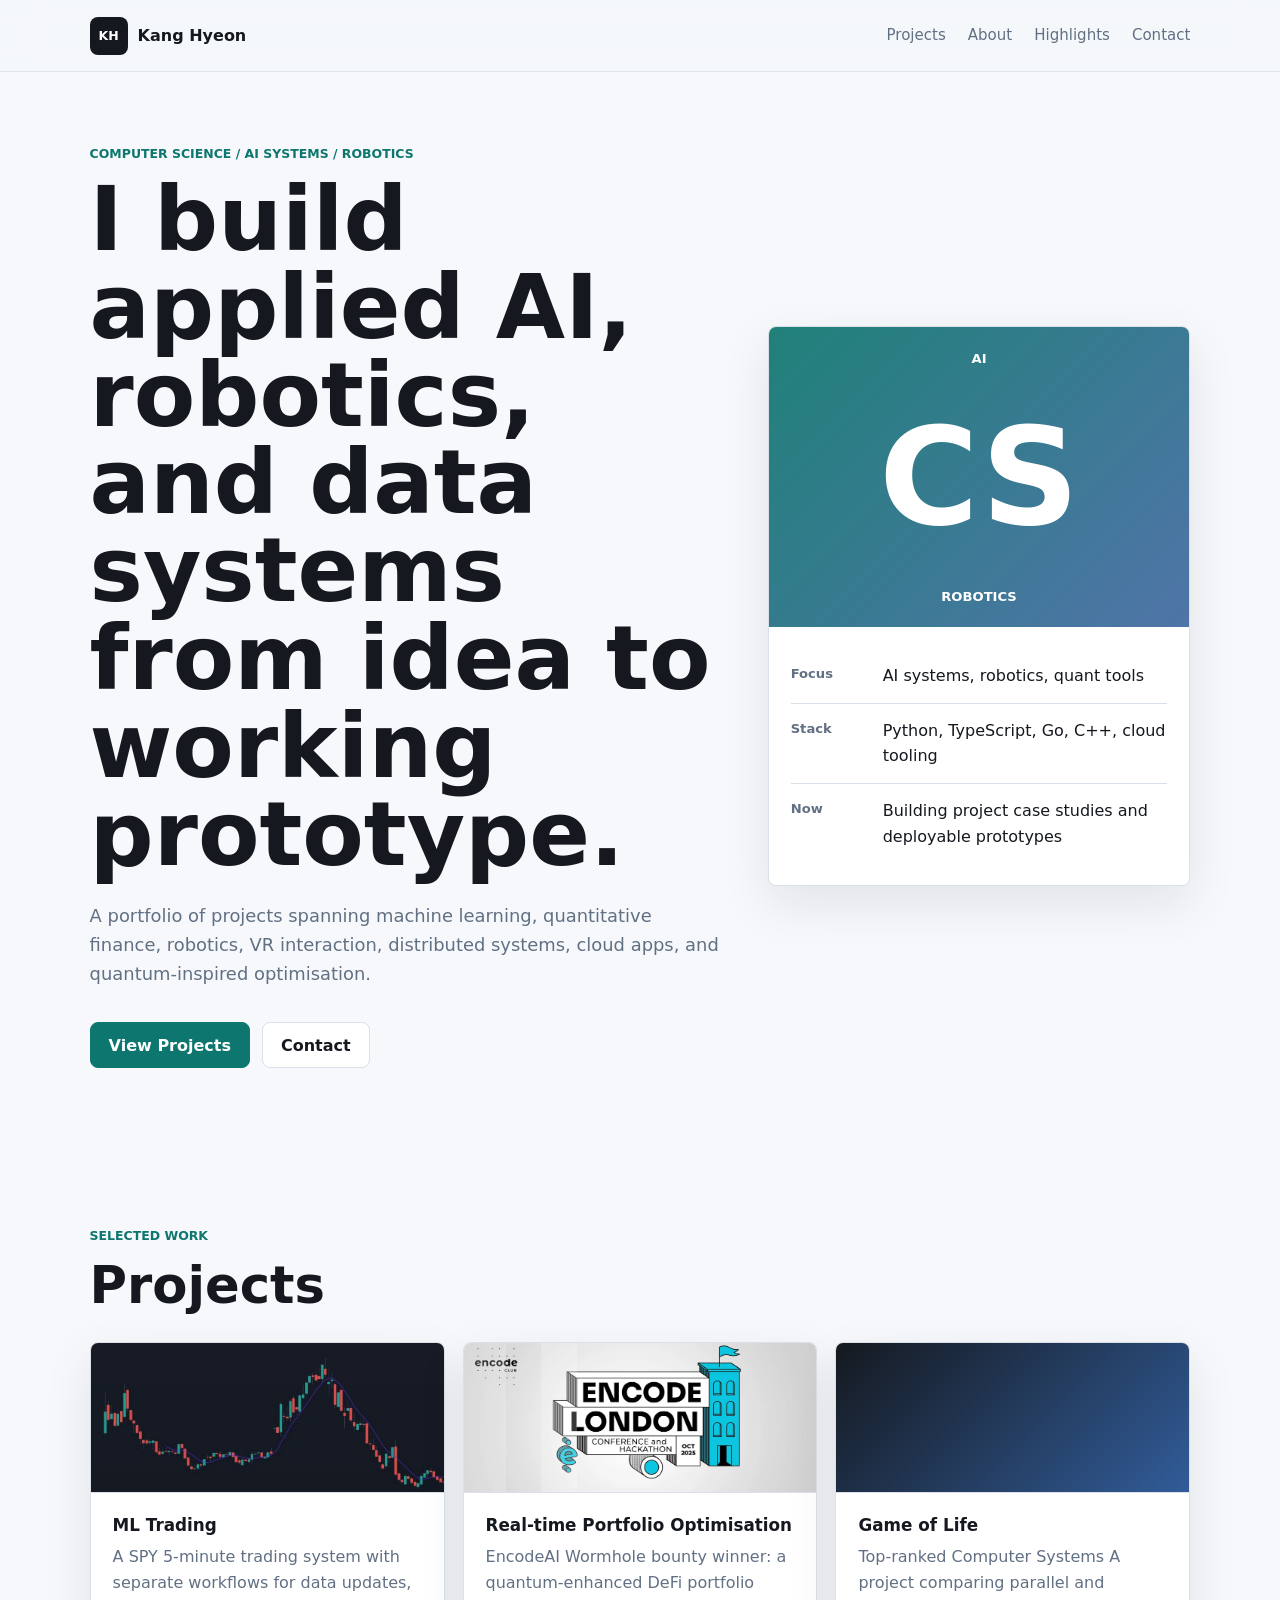
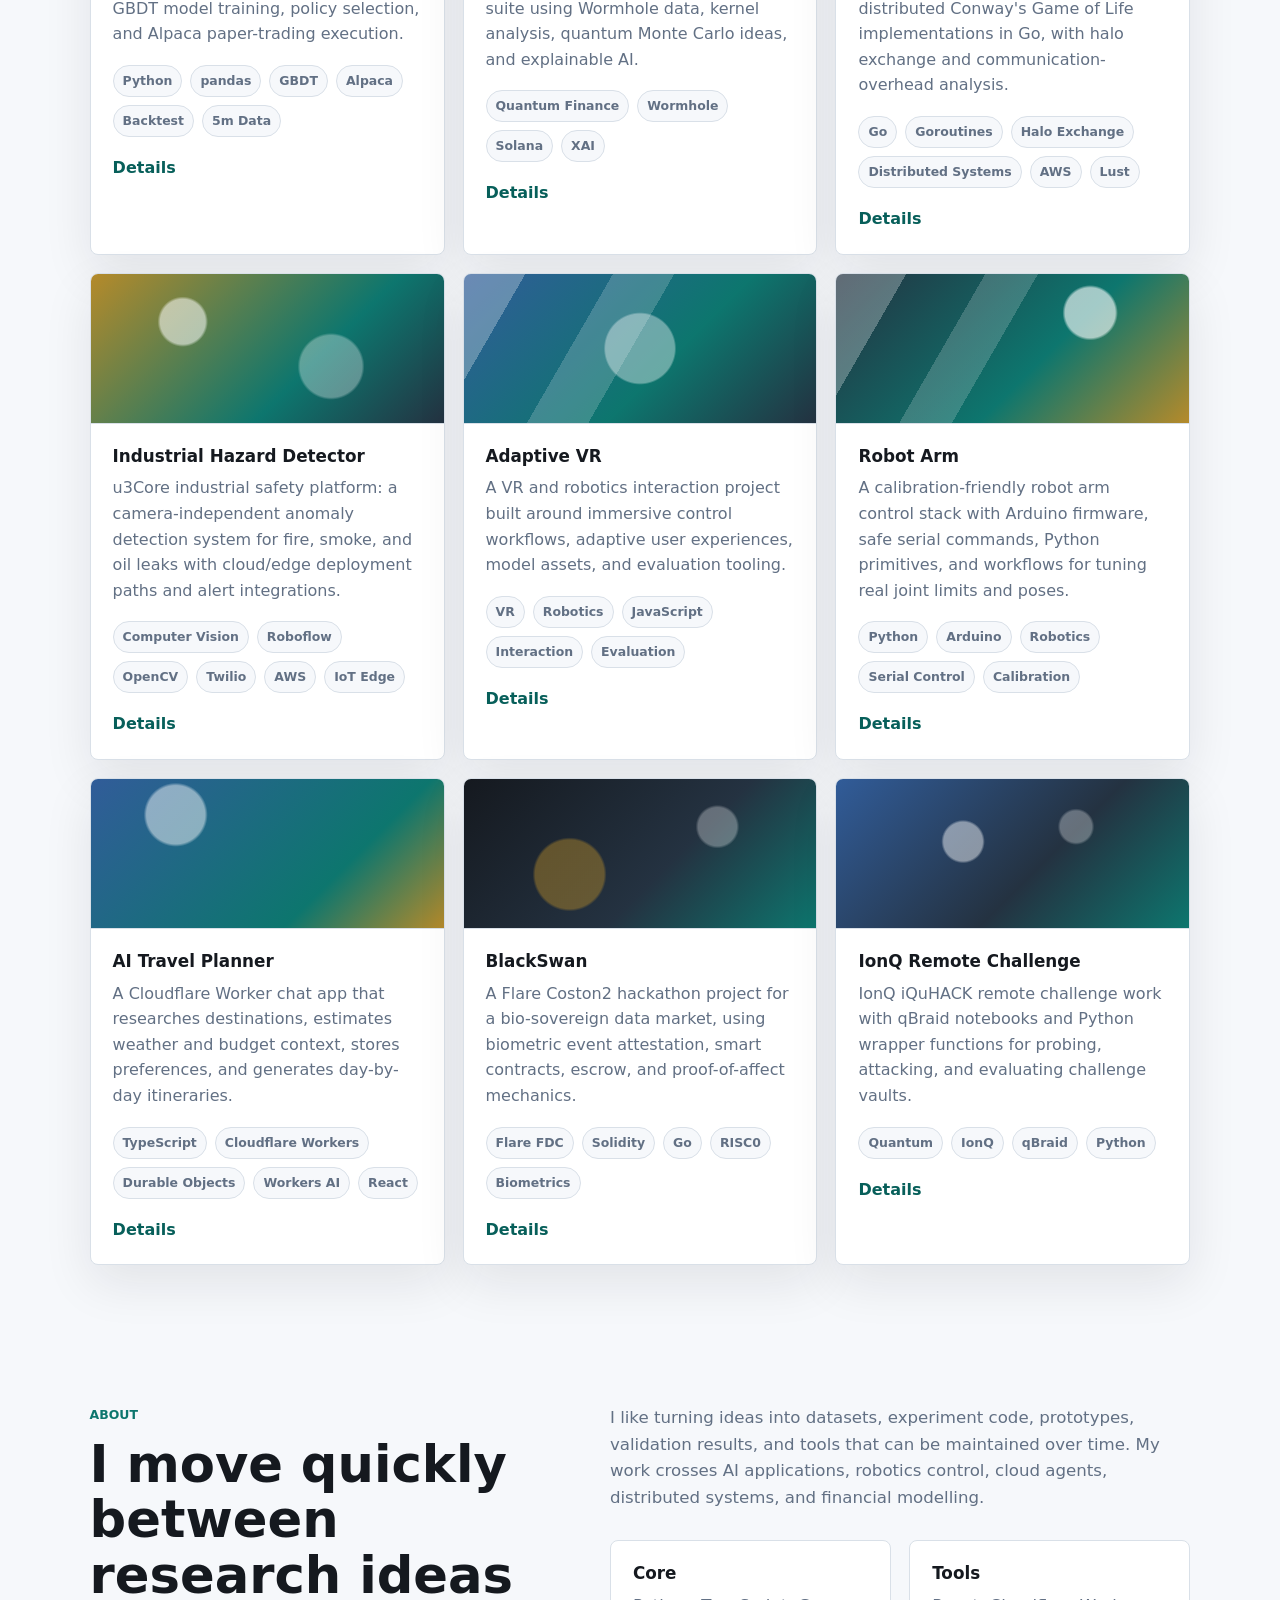
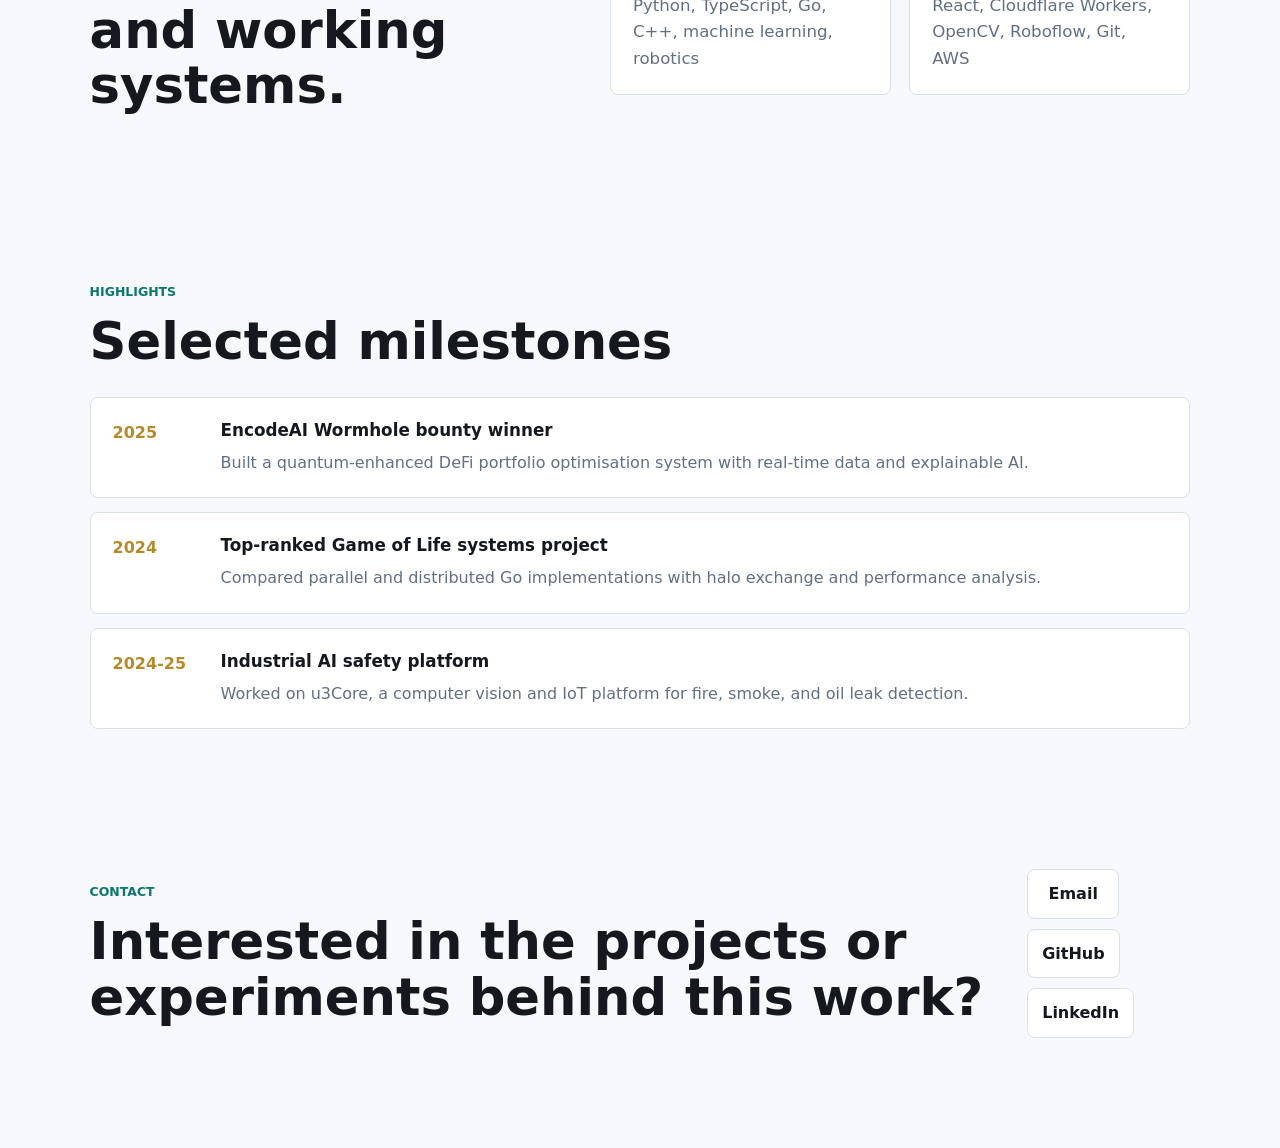
==== commit fe387628: "Add ML Trading thumbnail" ====
--- a/index.html
+++ b/index.html
@@ -134,6 +134,8 @@
                 <li>Goroutines</li>
                 <li>Halo Exchange</li>
                 <li>Distributed Systems</li>
+                <li>AWS</li>
+                <li>Lust</li>
               </ul>
               <a
                 href="./project.html?project=game-of-life"
--- a/styles.css
+++ b/styles.css
@@ -268,24 +268,20 @@
 
 .project-thumb.ml-trading {
   background:
-    repeating-linear-gradient(0deg, transparent 0 20px, rgba(255, 255, 255, 0.18) 20px 21px),
-    linear-gradient(135deg, rgba(21, 25, 31, 0.18) 1px, transparent 1px),
-    linear-gradient(45deg, rgba(255, 255, 255, 0.28) 12%, transparent 12% 24%, rgba(255, 255, 255, 0.18) 24% 36%, transparent 36%),
-    linear-gradient(135deg, #0d766e, #315c99 58%, #b58a2a);
-  background-size: auto, 22px 22px, auto, auto;
+    linear-gradient(rgba(21, 25, 31, 0.08), rgba(21, 25, 31, 0.08)),
+    url("./assets/projects/image.png") center / cover;
 }
 
 .project-thumb.portfolio-optimisation {
   background:
     linear-gradient(90deg, rgba(255, 255, 255, 0.18) 12%, transparent 12% 22%, rgba(255, 255, 255, 0.22) 22% 32%, transparent 32%),
-    linear-gradient(135deg, #243241, #315c99 54%, #0d766e);
+    url("./assets/projects/image copy.png") center / cover;
 }
 
 .project-thumb.game-of-life {
   background:
-    repeating-linear-gradient(90deg, rgba(255, 255, 255, 0.2) 0 1px, transparent 1px 24px),
-    repeating-linear-gradient(0deg, rgba(255, 255, 255, 0.16) 0 1px, transparent 1px 24px),
-    linear-gradient(135deg, #15191f, #315c99);
+    linear-gradient(135deg, #15191f, #315c99),
+    url("./Users/kanghyeon/Desktop/Project/webpage/assets/projects/image copy 2.png") center / cover;
 }
 
 .project-thumb.hazard-detector {
@@ -500,7 +496,7 @@
 }
 
 .detail-panel:nth-child(1),
-.detail-panel:nth-child(4) {
+.detail-panel:nth-child(3) {
   grid-column: 1 / -1;
 }
 
@@ -509,8 +505,7 @@
   gap: 14px;
 }
 
-.rich-copy p,
-.media-note {
+.rich-copy p {
   margin: 0;
   color: var(--muted);
 }
@@ -519,43 +514,18 @@
   margin-top: 0;
 }
 
-.detail-list {
-  display: grid;
-  gap: 12px;
-  margin: 0;
-  padding-left: 20px;
-  color: var(--muted);
-}
-
-.upload-box {
-  display: grid;
-  min-height: 116px;
-  place-items: center;
-  margin-top: 20px;
-  border: 1px dashed var(--accent);
-  border-radius: 8px;
-  color: var(--accent-strong);
-  font-weight: 850;
-  background: rgba(13, 118, 110, 0.06);
-  cursor: pointer;
-}
-
-.upload-box input {
-  position: absolute;
-  width: 1px;
-  height: 1px;
-  opacity: 0;
-  pointer-events: none;
-}
-
-.media-grid {
-  display: grid;
-  grid-template-columns: repeat(3, minmax(0, 1fr));
-  gap: 14px;
-  margin-top: 18px;
-}
-
-.media-card {
+.project-content {
+  display: grid;
+  gap: 22px;
+}
+
+.content-text {
+  margin: 0;
+  color: var(--muted);
+  font-size: 1.04rem;
+}
+
+.content-media {
   overflow: hidden;
   margin: 0;
   border: 1px solid var(--line);
@@ -563,21 +533,13 @@
   background: var(--surface);
 }
 
-.media-card img,
-.media-card video {
+.content-media img,
+.content-media video {
   display: block;
   width: 100%;
-  aspect-ratio: 16 / 10;
-  object-fit: cover;
+  max-height: 720px;
+  object-fit: contain;
   background: #000;
-}
-
-.media-card figcaption {
-  padding: 10px 12px;
-  color: var(--muted);
-  font-size: 0.82rem;
-  font-weight: 750;
-  overflow-wrap: anywhere;
 }
 
 @media (max-width: 900px) {
@@ -618,12 +580,8 @@
   }
 
   .detail-panel:nth-child(1),
-  .detail-panel:nth-child(4) {
+  .detail-panel:nth-child(3) {
     grid-column: auto;
-  }
-
-  .media-grid {
-    grid-template-columns: 1fr;
   }
 }
 
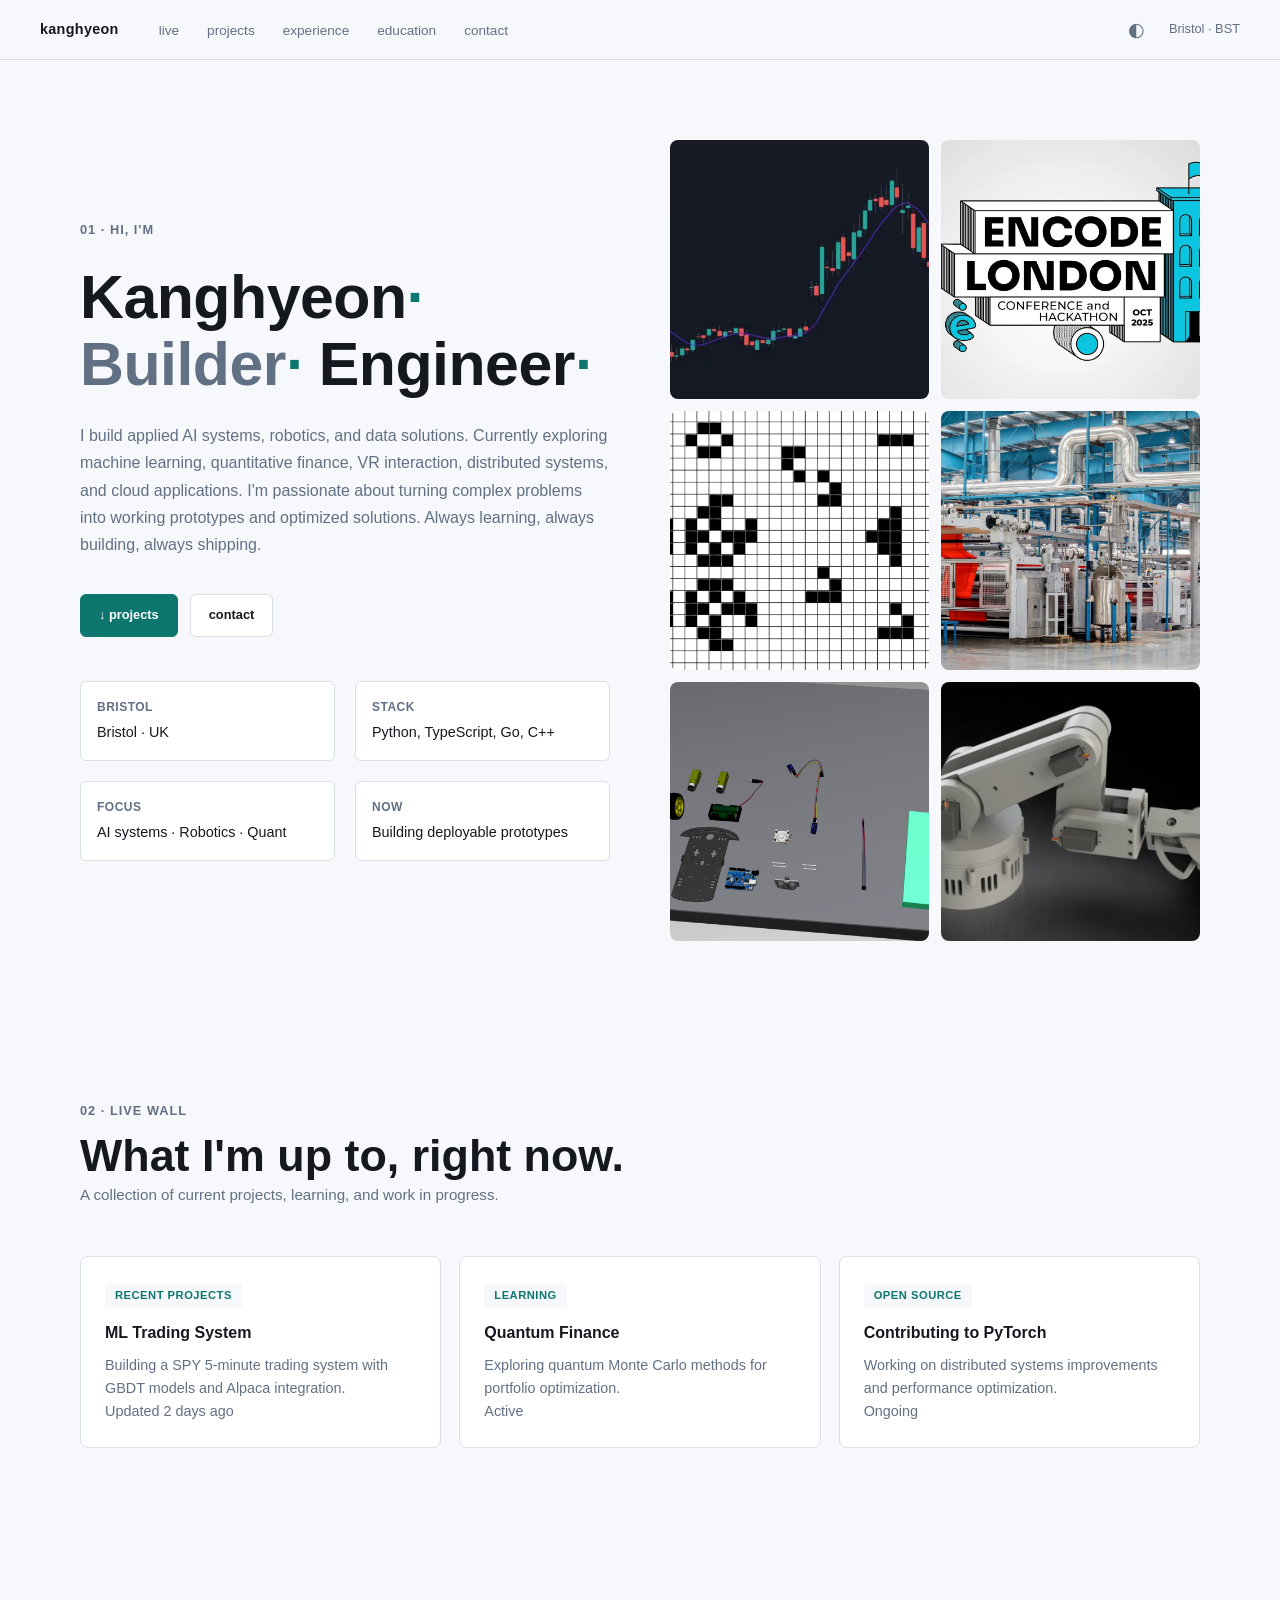
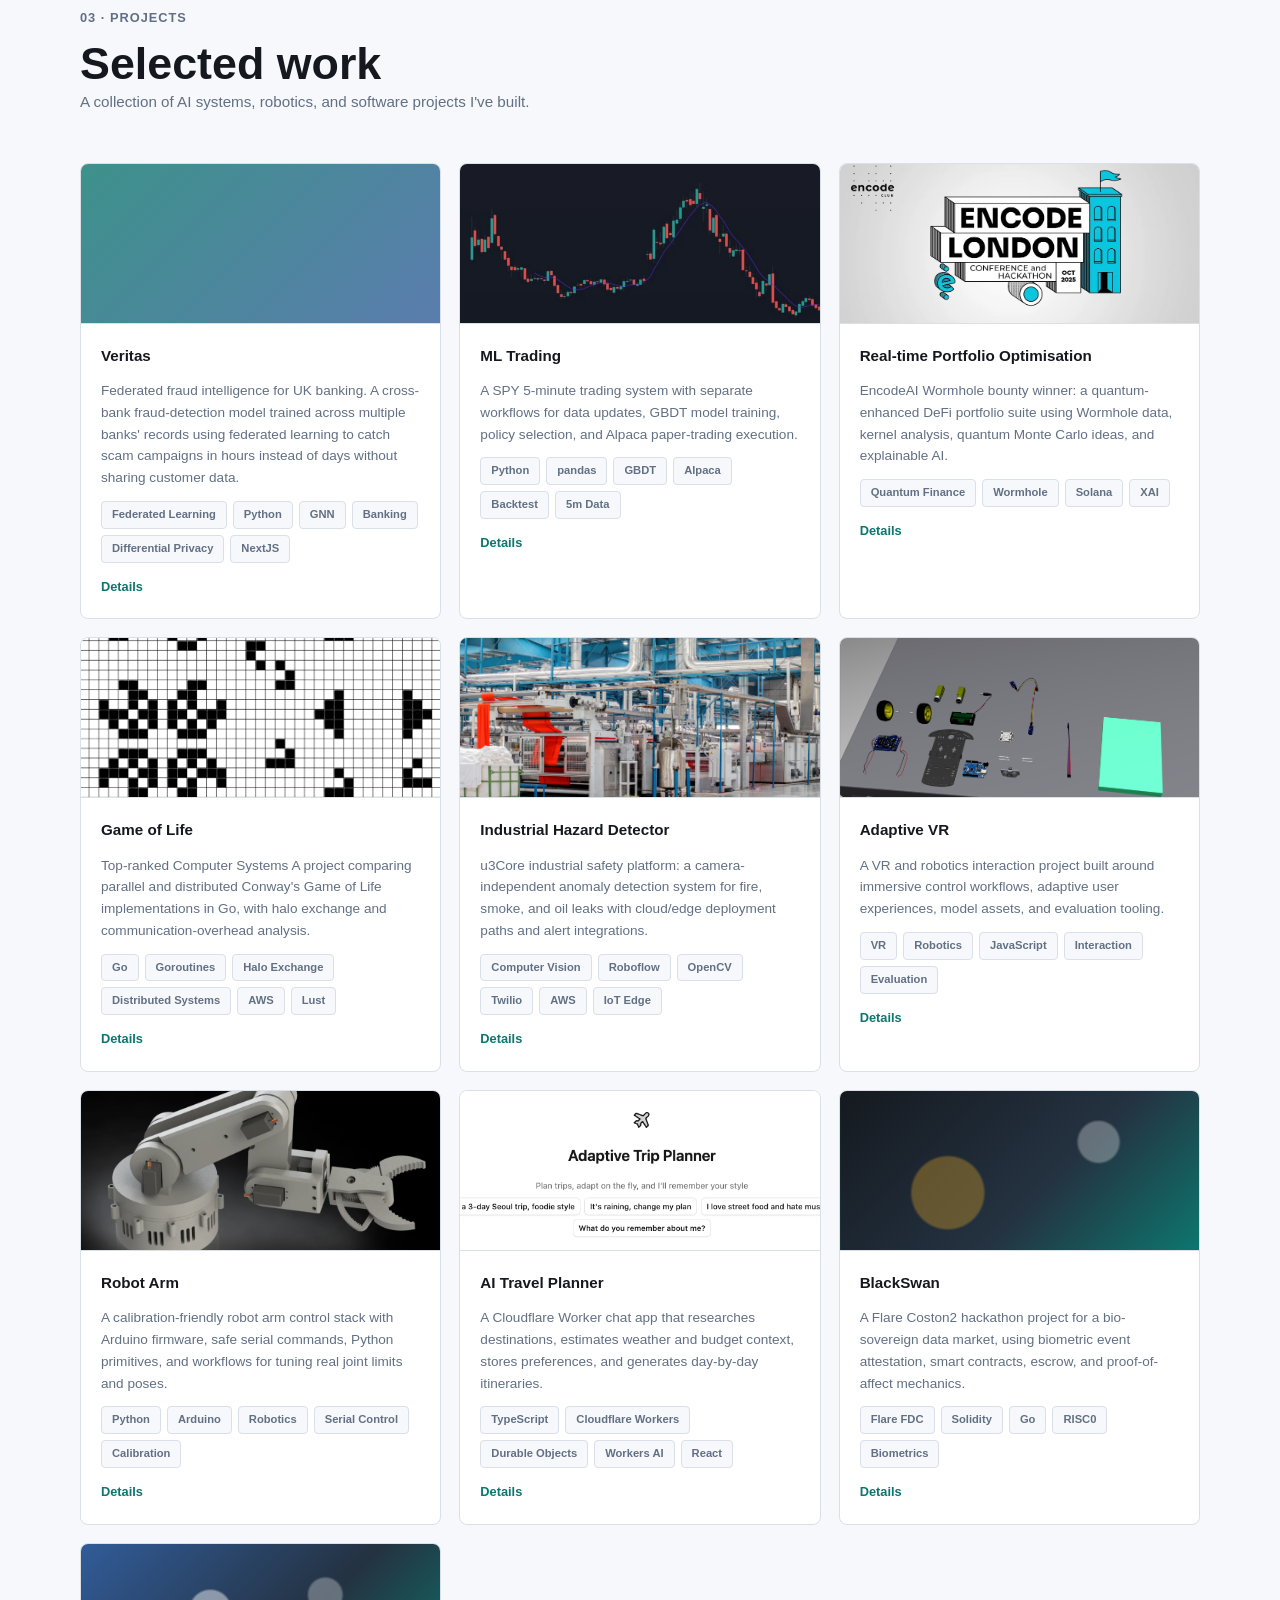
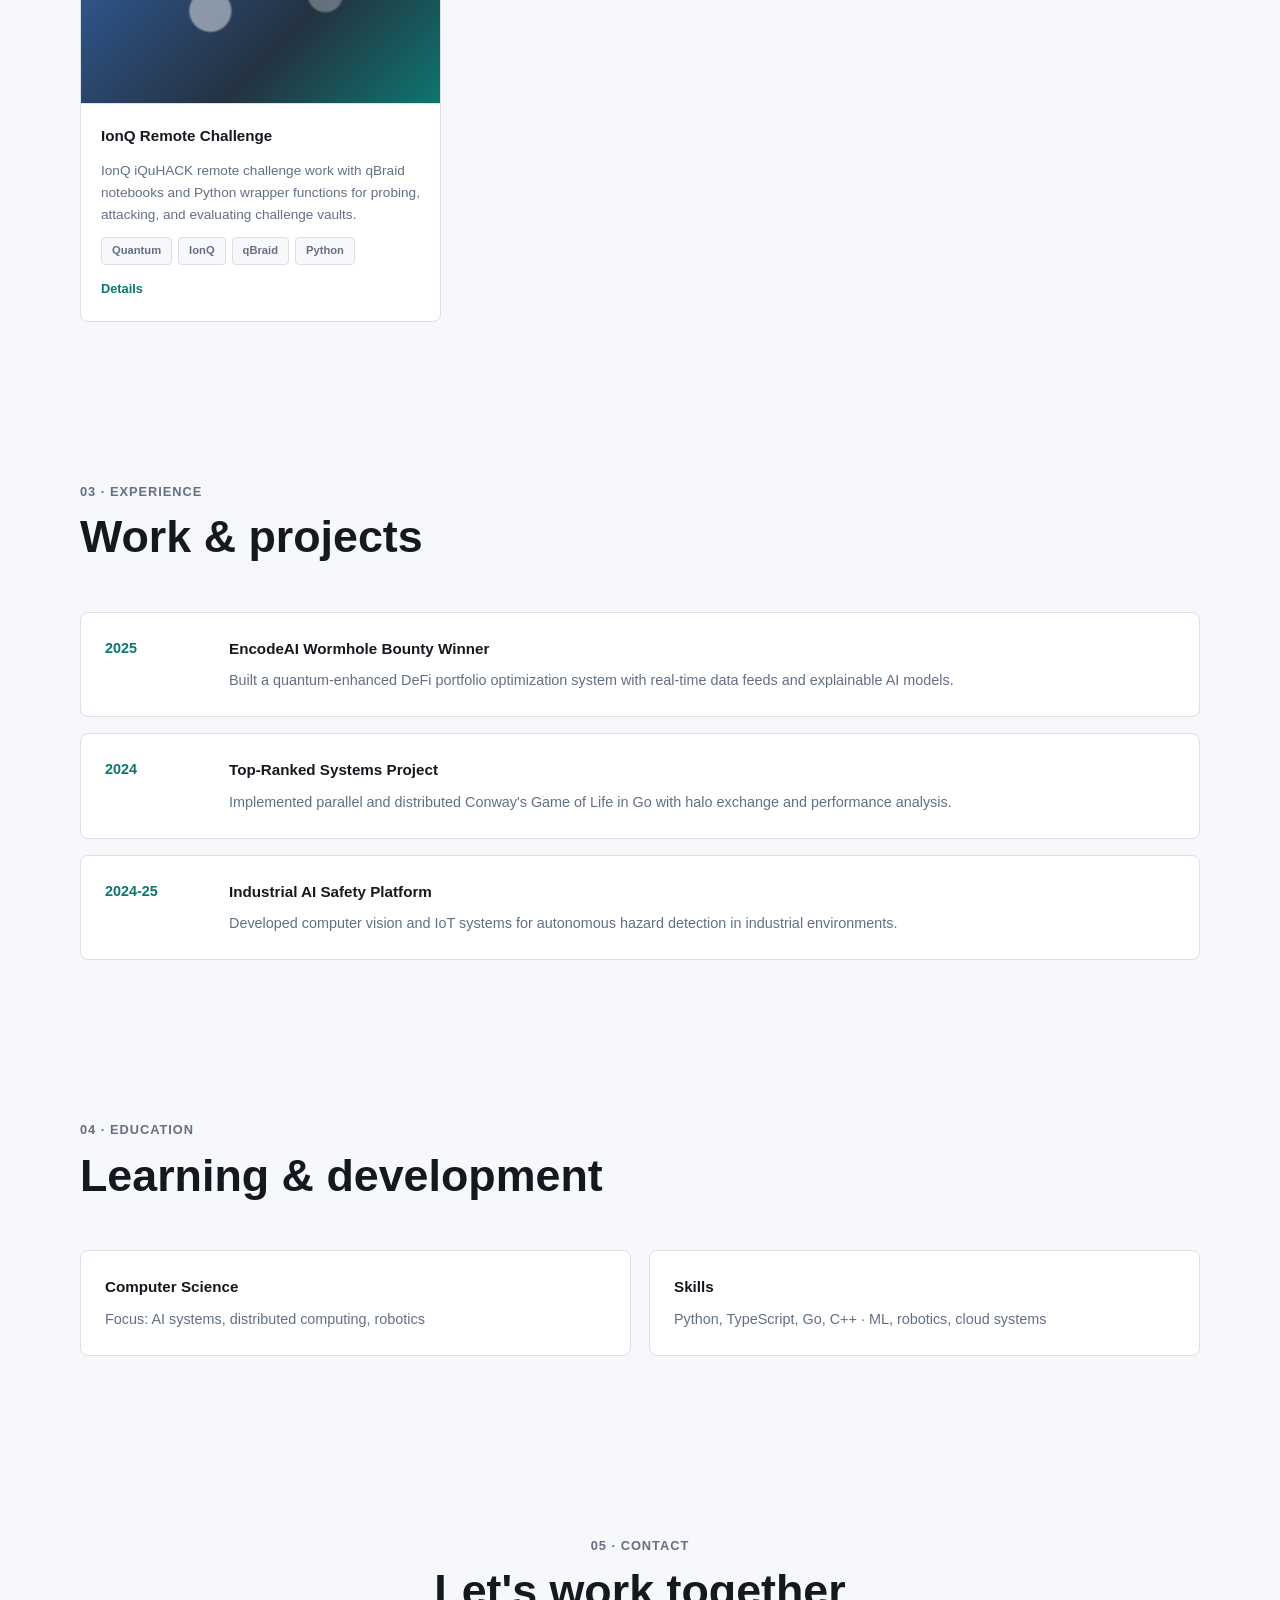
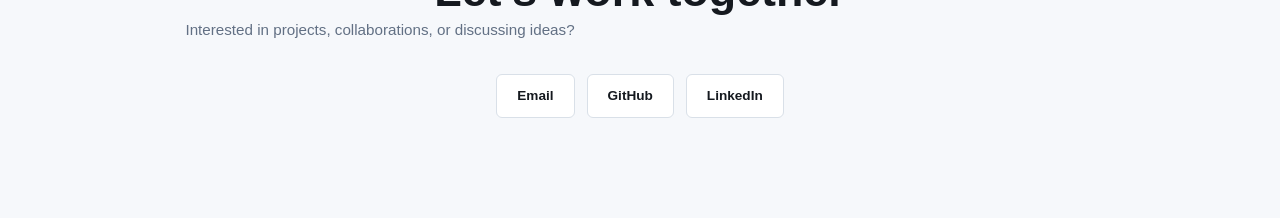
==== commit 0bb31644: "Deploy portfolio updates" ====
--- a/index.html
+++ b/index.html
@@ -1,75 +1,144 @@
 <!doctype html>
-<html lang="ko">
+<html lang="en">
   <head>
     <meta charset="utf-8" />
     <meta name="viewport" content="width=device-width, initial-scale=1" />
-    <title>Kang Hyeon | Portfolio</title>
+    <title>Kanghyeon | Computer Science / AI / Robotics</title>
     <meta
       name="description"
-      content="Quant, data, and software projects portfolio."
+      content="AI, robotics, and software systems engineer. Portfolio of applied projects."
     />
     <link rel="stylesheet" href="./styles.css" />
   </head>
   <body>
     <header class="site-header">
-      <a class="brand" href="#top" aria-label="Go to home">
-        <span class="brand-mark">KH</span>
-        <span>Kang Hyeon</span>
-      </a>
-      <nav class="nav" aria-label="Primary navigation">
-        <a href="#projects">Projects</a>
-        <a href="#about">About</a>
-        <a href="#highlights">Highlights</a>
-        <a href="#contact">Contact</a>
+      <nav class="header-nav">
+        <a class="brand" href="#top" aria-label="Go to home">kanghyeon</a>
+        <ul class="nav-links">
+          <li><a href="#live">live</a></li>
+          <li><a href="#projects">projects</a></li>
+          <li><a href="#experience">experience</a></li>
+          <li><a href="#education">education</a></li>
+          <li><a href="#contact">contact</a></li>
+        </ul>
       </nav>
+      <div class="header-right">
+        <button class="theme-toggle" aria-label="Toggle theme">◐</button>
+        <span class="location-time">Bristol · BST</span>
+      </div>
     </header>
 
     <main id="top">
       <section class="hero">
-        <div class="hero-copy">
-          <p class="eyebrow">Computer Science / AI Systems / Robotics</p>
-          <h1>I build applied AI, robotics, and data systems from idea to working prototype.</h1>
-          <p class="hero-summary">
-            A portfolio of projects spanning machine learning, quantitative
-            finance, robotics, VR interaction, distributed systems, cloud apps,
-            and quantum-inspired optimisation.
+        <div class="hero-content">
+          <div class="section-number">01 · hi, i'm</div>
+          <h1>Kanghyeon<span class="accent-dot">·</span> <span class="hero-subtitle">Builder<span class="accent-dot">·</span></span> Engineer<span class="accent-dot">·</span></h1>
+          
+          <p class="hero-description">
+            I build applied AI systems, robotics, and data solutions. Currently exploring machine learning, 
+            quantitative finance, VR interaction, distributed systems, and cloud applications. 
+            I'm passionate about turning complex problems into working prototypes and optimized solutions.
+            Always learning, always building, always shipping.
           </p>
+          
           <div class="hero-actions">
-            <a class="button primary" href="#projects">View Projects</a>
-            <a class="button secondary" href="#contact">Contact</a>
-          </div>
-        </div>
-
-        <div class="profile-panel" aria-label="Portfolio snapshot">
-          <div class="profile-visual">
-            <span>AI</span>
-            <strong>CS</strong>
-            <span>Robotics</span>
-          </div>
-          <dl class="quick-facts">
-            <div>
-              <dt>Focus</dt>
-              <dd>AI systems, robotics, quant tools</dd>
-            </div>
-            <div>
-              <dt>Stack</dt>
-              <dd>Python, TypeScript, Go, C++, cloud tooling</dd>
-            </div>
-            <div>
-              <dt>Now</dt>
-              <dd>Building project case studies and deployable prototypes</dd>
-            </div>
-          </dl>
+            <a href="#projects" class="button primary">↓ projects</a>
+            <a href="#contact" class="button secondary">contact</a>
+          </div>
+
+          <div class="quick-info">
+            <div class="info-block">
+              <p class="info-label">bristol</p>
+              <p class="info-value">Bristol · UK</p>
+            </div>
+            <div class="info-block">
+              <p class="info-label">Stack</p>
+              <p class="info-value">Python, TypeScript, Go, C++</p>
+            </div>
+            <div class="info-block">
+              <p class="info-label">Focus</p>
+              <p class="info-value">AI systems · Robotics · Quant</p>
+            </div>
+            <div class="info-block">
+              <p class="info-label">Now</p>
+              <p class="info-value">Building deployable prototypes</p>
+            </div>
+          </div>
+        </div>
+
+        <div class="hero-gallery">
+          <img src="./assets/projects/image.png" alt="Project showcase" class="gallery-item">
+          <img src="./assets/projects/image copy.png" alt="Project showcase" class="gallery-item">
+          <img src="./assets/projects/game-of-life.png" alt="Project showcase" class="gallery-item">
+          <img src="./assets/projects/industrial.png" alt="Project showcase" class="gallery-item">
+          <img src="./assets/projects/vr.png" alt="Project showcase" class="gallery-item">
+          <img src="./assets/projects/robotic.png" alt="Project showcase" class="gallery-item">
+        </div>
+      </section>
+
+      <section id="live" class="section">
+        <div class="section-header">
+          <div class="section-number">02 · live wall</div>
+          <h2>What I'm up to, right now.</h2>
+          <p>A collection of current projects, learning, and work in progress.</p>
+        </div>
+        
+        <div class="live-wall">
+          <article class="live-item">
+            <div class="live-badge">Recent Projects</div>
+            <h3>ML Trading System</h3>
+            <p>Building a SPY 5-minute trading system with GBDT models and Alpaca integration.</p>
+            <p class="timestamp">Updated 2 days ago</p>
+          </article>
+          
+          <article class="live-item">
+            <div class="live-badge">Learning</div>
+            <h3>Quantum Finance</h3>
+            <p>Exploring quantum Monte Carlo methods for portfolio optimization.</p>
+            <p class="timestamp">Active</p>
+          </article>
+          
+          <article class="live-item">
+            <div class="live-badge">Open Source</div>
+            <h3>Contributing to PyTorch</h3>
+            <p>Working on distributed systems improvements and performance optimization.</p>
+            <p class="timestamp">Ongoing</p>
+          </article>
         </div>
       </section>
 
       <section id="projects" class="section">
-        <div class="section-heading">
-          <p class="eyebrow">Selected Work</p>
-          <h2>Projects</h2>
+        <div class="section-header">
+          <div class="section-number">03 · projects</div>
+          <h2>Selected work</h2>
+          <p>A collection of AI systems, robotics, and software projects I've built.</p>
         </div>
 
         <div class="project-grid">
+          <article class="project-card">
+            <div class="project-thumb veritas"></div>
+            <div class="project-body">
+              <h3>Veritas</h3>
+              <p>
+                Federated fraud intelligence for UK banking. A cross-bank fraud-detection model trained across multiple banks' records using federated learning to catch scam campaigns in hours instead of days without sharing customer data.
+              </p>
+              <ul class="tag-list" aria-label="Tech stack">
+                <li>Federated Learning</li>
+                <li>Python</li>
+                <li>GNN</li>
+                <li>Banking</li>
+                <li>Differential Privacy</li>
+                <li>NextJS</li>
+              </ul>
+              <a
+                href="./project.html?project=veritas"
+                aria-label="Open Veritas on GitHub"
+              >
+                Details
+              </a>
+            </div>
+          </article>
+
           <article class="project-card">
             <div class="project-thumb ml-trading"></div>
             <div class="project-body">
@@ -298,70 +367,65 @@
         </div>
       </section>
 
-      <section id="about" class="section split-section">
-        <div class="section-heading">
-          <p class="eyebrow">About</p>
-          <h2>I move quickly between research ideas and working systems.</h2>
-        </div>
-        <div class="body-copy">
-          <p>
-            I like turning ideas into datasets, experiment code, prototypes,
-            validation results, and tools that can be maintained over time. My
-            work crosses AI applications, robotics control, cloud agents,
-            distributed systems, and financial modelling.
-          </p>
-          <div class="skill-columns">
-            <div>
-              <h3>Core</h3>
-              <p>Python, TypeScript, Go, C++, machine learning, robotics</p>
-            </div>
-            <div>
-              <h3>Tools</h3>
-              <p>React, Cloudflare Workers, OpenCV, Roboflow, Git, AWS</p>
-            </div>
-          </div>
-        </div>
-      </section>
-
-      <section id="highlights" class="section">
-        <div class="section-heading">
-          <p class="eyebrow">Highlights</p>
-          <h2>Selected milestones</h2>
-        </div>
-        <ol class="timeline">
-          <li>
-            <span class="time">2025</span>
-            <div>
-              <h3>EncodeAI Wormhole bounty winner</h3>
-              <p>Built a quantum-enhanced DeFi portfolio optimisation system with real-time data and explainable AI.</p>
-            </div>
-          </li>
-          <li>
-            <span class="time">2024</span>
-            <div>
-              <h3>Top-ranked Game of Life systems project</h3>
-              <p>Compared parallel and distributed Go implementations with halo exchange and performance analysis.</p>
-            </div>
-          </li>
-          <li>
-            <span class="time">2024-25</span>
-            <div>
-              <h3>Industrial AI safety platform</h3>
-              <p>Worked on u3Core, a computer vision and IoT platform for fire, smoke, and oil leak detection.</p>
-            </div>
-          </li>
-        </ol>
+      <section id="experience" class="section">
+        <div class="section-header">
+          <div class="section-number">03 · experience</div>
+          <h2>Work & projects</h2>
+        </div>
+        
+        <div class="timeline">
+          <div class="timeline-item">
+            <span class="timeline-year">2025</span>
+            <div class="timeline-content">
+              <h3>EncodeAI Wormhole Bounty Winner</h3>
+              <p>Built a quantum-enhanced DeFi portfolio optimization system with real-time data feeds and explainable AI models.</p>
+            </div>
+          </div>
+          <div class="timeline-item">
+            <span class="timeline-year">2024</span>
+            <div class="timeline-content">
+              <h3>Top-Ranked Systems Project</h3>
+              <p>Implemented parallel and distributed Conway's Game of Life in Go with halo exchange and performance analysis.</p>
+            </div>
+          </div>
+          <div class="timeline-item">
+            <span class="timeline-year">2024-25</span>
+            <div class="timeline-content">
+              <h3>Industrial AI Safety Platform</h3>
+              <p>Developed computer vision and IoT systems for autonomous hazard detection in industrial environments.</p>
+            </div>
+          </div>
+        </div>
+      </section>
+
+      <section id="education" class="section">
+        <div class="section-header">
+          <div class="section-number">04 · education</div>
+          <h2>Learning & development</h2>
+        </div>
+        
+        <div class="education-grid">
+          <div class="education-item">
+            <h3>Computer Science</h3>
+            <p class="education-detail">Focus: AI systems, distributed computing, robotics</p>
+          </div>
+          <div class="education-item">
+            <h3>Skills</h3>
+            <p class="education-detail">Python, TypeScript, Go, C++ · ML, robotics, cloud systems</p>
+          </div>
+        </div>
       </section>
 
       <section id="contact" class="section contact-section">
-        <div>
-          <p class="eyebrow">Contact</p>
-          <h2>Interested in the projects or experiments behind this work?</h2>
+        <div class="section-header">
+          <div class="section-number">05 · contact</div>
+          <h2>Let's work together</h2>
+          <p>Interested in projects, collaborations, or discussing ideas?</p>
         </div>
         <div class="contact-links">
-          <a href="mailto:your.email@example.com">Email</a>
-          <a href="https://github.com/Kanghyeon5468" target="_blank" rel="noreferrer">GitHub</a>
-          <a href="https://www.linkedin.com/" target="_blank" rel="noreferrer">LinkedIn</a>
+          <a href="mailto:kanghyeon@example.com" class="contact-link">Email</a>
+          <a href="https://github.com/Kanghyeon5468" target="_blank" rel="noreferrer" class="contact-link">GitHub</a>
+          <a href="https://www.linkedin.com/" target="_blank" rel="noreferrer" class="contact-link">LinkedIn</a>
         </div>
       </section>
     </main>
--- a/styles.css
+++ b/styles.css
@@ -7,8 +7,6 @@
   --panel: #ffffff;
   --accent: #0d766e;
   --accent-strong: #075f5a;
-  --gold: #b58a2a;
-  --blue: #315c99;
   --shadow: 0 18px 50px rgba(21, 25, 31, 0.09);
 }
 
@@ -23,9 +21,7 @@
 body {
   margin: 0;
   color: var(--ink);
-  font-family:
-    Inter, ui-sans-serif, system-ui, -apple-system, BlinkMacSystemFont, "Segoe UI",
-    sans-serif;
+  font-family: -apple-system, BlinkMacSystemFont, "Segoe UI", Inter, sans-serif;
   background: var(--surface);
   line-height: 1.6;
 }
@@ -35,6 +31,7 @@
   text-decoration: none;
 }
 
+/* Header */
 .site-header {
   position: sticky;
   top: 0;
@@ -42,68 +39,122 @@
   display: flex;
   align-items: center;
   justify-content: space-between;
-  gap: 24px;
-  min-height: 72px;
-  padding: 0 7vw;
-  border-bottom: 1px solid rgba(217, 224, 232, 0.82);
-  background: rgba(246, 248, 251, 0.9);
-  backdrop-filter: blur(16px);
-}
-
-.brand,
-.nav,
-.hero-actions,
-.contact-links {
+  gap: 32px;
+  min-height: 60px;
+  padding: 0 40px;
+  border-bottom: 1px solid var(--line);
+  background: rgba(246, 248, 251, 0.95);
+  backdrop-filter: blur(12px);
+}
+
+.header-nav {
   display: flex;
   align-items: center;
+  gap: 40px;
+  flex: 1;
 }
 
 .brand {
-  gap: 10px;
-  font-weight: 800;
-}
-
-.brand-mark {
-  display: grid;
-  width: 38px;
-  height: 38px;
-  place-items: center;
-  border-radius: 8px;
-  color: #fff;
-  background: var(--ink);
-  font-size: 0.78rem;
-  letter-spacing: 0;
-}
-
-.nav {
-  gap: 22px;
-  color: var(--muted);
-  font-size: 0.94rem;
-}
-
-.nav a:hover,
-.project-body a:hover,
-.contact-links a:hover {
+  font-size: 0.9rem;
+  font-weight: 700;
+  letter-spacing: 0.3px;
+  white-space: nowrap;
+}
+
+.nav-links {
+  display: flex;
+  gap: 28px;
+  margin: 0;
+  padding: 0;
+  list-style: none;
+}
+
+.nav-links a {
+  font-size: 0.85rem;
+  color: var(--muted);
+  font-weight: 500;
+  transition: color 0.2s;
+}
+
+.nav-links a:hover {
   color: var(--accent);
+}
+
+.header-right {
+  display: flex;
+  align-items: center;
+  gap: 20px;
+  margin-left: auto;
+}
+
+.theme-toggle {
+  background: none;
+  border: none;
+  font-size: 1.2rem;
+  cursor: pointer;
+  color: var(--muted);
+  padding: 4px;
+}
+
+.location-time {
+  font-size: 0.8rem;
+  color: var(--muted);
+  font-weight: 500;
 }
 
 main {
   overflow: hidden;
 }
 
-.hero,
-.section {
-  width: min(1120px, 86vw);
+.section,
+.hero {
+  max-width: 1200px;
   margin: 0 auto;
-}
-
+  padding: 0 40px;
+}
+
+/* Hero Section */
 .hero {
   display: grid;
-  grid-template-columns: minmax(0, 1.08fr) minmax(320px, 0.72fr);
-  gap: 44px;
+  grid-template-columns: 1fr 1fr;
+  gap: 60px;
   align-items: center;
-  min-height: calc(100vh - 72px);
-  padding: 72px 0 88px;
+  min-height: calc(100vh - 60px);
+  padding: 80px 40px;
+}
+
+.hero-content {
+  display: flex;
+  flex-direction: column;
+  gap: 24px;
+}
+
+.section-number {
+  font-size: 0.8rem;
+  font-weight: 600;
+  letter-spacing: 1px;
+  color: var(--muted);
+  text-transform: uppercase;
+}
+
+h1 {
+  margin: 0;
+  font-size: clamp(2.5rem, 6vw, 3.8rem);
+  line-height: 1.1;
+  font-weight: 900;
+  letter-spacing: -0.5px;
+}
+
+h2 {
+  margin: 0;
+  font-size: clamp(1.8rem, 4vw, 2.8rem);
+  line-height: 1.2;
+  font-weight: 800;
+}
+
+h3,
+p {
+  overflow-wrap: break-word;
 }
 
 .eyebrow {
@@ -111,348 +162,433 @@
   color: var(--accent);
   font-size: 0.78rem;
   font-weight: 800;
-  letter-spacing: 0;
+  letter-spacing: 0.5px;
   text-transform: uppercase;
 }
 
-h1,
-h2,
-h3,
-p {
-  overflow-wrap: break-word;
-}
-
-h1 {
-  max-width: 800px;
-  margin: 0;
-  font-size: clamp(2.45rem, 7vw, 5.7rem);
-  line-height: 0.98;
-  letter-spacing: 0;
-}
-
-h2 {
-  margin: 0;
-  font-size: clamp(1.9rem, 4vw, 3.35rem);
-  line-height: 1.08;
-  letter-spacing: 0;
-}
-
-h3 {
-  margin: 0 0 8px;
-  font-size: 1.05rem;
-  line-height: 1.3;
+.accent-dot {
+  color: var(--accent);
+}
+
+.hero-subtitle {
+  color: var(--muted);
+}
+
+.hero-description {
+  margin: 0;
+  font-size: 1rem;
+  line-height: 1.7;
+  color: var(--muted);
+  max-width: 580px;
 }
 
 .hero-summary {
   max-width: 680px;
-  margin: 24px 0 0;
-  color: var(--muted);
-  font-size: 1.12rem;
+  margin: 18px 0 0;
+  color: var(--muted);
+  font-size: 1.05rem;
+  line-height: 1.7;
 }
 
 .hero-actions {
+  display: flex;
+  gap: 12px;
+  margin-top: 12px;
   flex-wrap: wrap;
-  gap: 12px;
-  margin-top: 34px;
 }
 
 .button {
   display: inline-flex;
   align-items: center;
   justify-content: center;
-  min-height: 46px;
-  padding: 0 18px;
-  border: 1px solid var(--line);
-  border-radius: 8px;
-  font-weight: 750;
+  padding: 10px 18px;
+  border: 1px solid var(--line);
+  border-radius: 6px;
+  font-size: 0.8rem;
+  font-weight: 700;
+  cursor: pointer;
+  transition: all 0.2s;
 }
 
 .button.primary {
-  color: #fff;
+  background: var(--accent);
+  color: white;
   border-color: var(--accent);
-  background: var(--accent);
 }
 
 .button.primary:hover {
   background: var(--accent-strong);
+  border-color: var(--accent-strong);
 }
 
 .button.secondary {
   background: var(--panel);
-}
-
-.profile-panel,
-.project-card {
+  color: var(--ink);
+  border-color: var(--line);
+}
+
+.button.secondary:hover {
+  background: var(--surface);
+}
+
+.quick-info {
+  display: grid;
+  grid-template-columns: repeat(2, 1fr);
+  gap: 20px;
+  margin-top: 20px;
+}
+
+.info-block {
+  padding: 16px;
+  border: 1px solid var(--line);
+  border-radius: 6px;
+  background: var(--panel);
+}
+
+.info-label {
+  margin: 0;
+  font-size: 0.75rem;
+  font-weight: 600;
+  color: var(--muted);
+  text-transform: uppercase;
+  letter-spacing: 0.5px;
+}
+
+.info-value {
+  margin: 4px 0 0;
+  font-size: 0.9rem;
+  font-weight: 500;
+}
+
+/* Hero Gallery */
+.hero-gallery {
+  display: grid;
+  grid-template-columns: repeat(2, 1fr);
+  gap: 12px;
+}
+
+.gallery-item {
+  width: 100%;
+  height: auto;
+  border-radius: 8px;
+  object-fit: cover;
+  background: var(--line);
+  aspect-ratio: 1;
+}
+
+/* Sections */
+.section {
+  padding: 80px 40px;
+}
+
+.section-header {
+  margin-bottom: 48px;
+}
+
+.section-header h2 {
+  margin-top: 8px;
+}
+
+.section-header p {
+  margin: 0;
+  font-size: 0.95rem;
+  color: var(--muted);
+  max-width: 600px;
+}
+
+/* Live Wall */
+.live-wall {
+  display: grid;
+  grid-template-columns: repeat(3, 1fr);
+  gap: 18px;
+}
+
+.live-item {
+  padding: 24px;
   border: 1px solid var(--line);
   border-radius: 8px;
   background: var(--panel);
+}
+
+.live-badge {
+  display: inline-block;
+  padding: 4px 10px;
+  background: var(--surface);
+  border-radius: 4px;
+  font-size: 0.7rem;
+  font-weight: 700;
+  color: var(--accent);
+  text-transform: uppercase;
+  letter-spacing: 0.5px;
+  margin-bottom: 12px;
+}
+
+.live-item h3 {
+  margin: 0 0 8px;
+  font-size: 1rem;
+  font-weight: 700;
+}
+
+.live-item p {
+  margin: 0;
+  font-size: 0.9rem;
+  color: var(--muted);
+  line-height: 1.6;
+}
+
+.timestamp {
+  margin-top: 12px;
+  font-size: 0.8rem;
+  color: #999;
+}
+
+/* Projects Section */
+.project-grid {
+  display: grid;
+  grid-template-columns: repeat(3, 1fr);
+  gap: 18px;
+}
+
+.project-card {
+  border: 1px solid var(--line);
+  border-radius: 8px;
+  background: var(--panel);
+  overflow: hidden;
+  transition: box-shadow 0.3s;
+}
+
+.project-card:hover {
   box-shadow: var(--shadow);
 }
 
-.profile-panel {
-  overflow: hidden;
-}
-
-.profile-visual {
-  display: grid;
-  min-height: 300px;
-  place-items: center;
-  color: #fff;
-  background:
-    linear-gradient(135deg, rgba(13, 118, 110, 0.92), rgba(49, 92, 153, 0.85)),
-    repeating-linear-gradient(90deg, rgba(255, 255, 255, 0.18) 0 1px, transparent 1px 34px);
-}
-
-.profile-visual strong {
-  font-size: clamp(4.5rem, 12vw, 8.5rem);
-  line-height: 1;
-}
-
-.profile-visual span {
-  font-size: 0.82rem;
-  font-weight: 800;
-  letter-spacing: 0;
-  text-transform: uppercase;
-}
-
-.quick-facts {
-  margin: 0;
-  padding: 22px;
-}
-
-.quick-facts div {
-  display: grid;
-  grid-template-columns: 76px 1fr;
-  gap: 16px;
-  padding: 14px 0;
-  border-top: 1px solid var(--line);
-}
-
-.quick-facts div:first-child {
-  border-top: 0;
-}
-
-.quick-facts dt {
-  color: var(--muted);
-  font-size: 0.82rem;
-  font-weight: 800;
-}
-
-.quick-facts dd {
-  margin: 0;
-}
-
-.section {
-  padding: 70px 0;
-}
-
-.section-heading {
-  max-width: 720px;
-  margin-bottom: 28px;
-}
-
-.project-grid {
-  display: grid;
-  grid-template-columns: repeat(3, minmax(0, 1fr));
-  gap: 18px;
-}
-
-.project-card {
-  overflow: hidden;
-}
-
 .project-thumb {
-  min-height: 150px;
+  width: 100%;
+  height: 160px;
+  background: var(--surface);
   border-bottom: 1px solid var(--line);
+  background-size: cover;
+  background-position: center;
 }
 
 .project-thumb.ml-trading {
-  background:
-    linear-gradient(rgba(21, 25, 31, 0.08), rgba(21, 25, 31, 0.08)),
-    url("./assets/projects/image.png") center / cover;
+  background-image: linear-gradient(rgba(21, 25, 31, 0.08), rgba(21, 25, 31, 0.08)), url("./assets/projects/image.png");
+  background-size: cover;
+  background-position: center;
 }
 
 .project-thumb.portfolio-optimisation {
-  background:
-    linear-gradient(90deg, rgba(255, 255, 255, 0.18) 12%, transparent 12% 22%, rgba(255, 255, 255, 0.22) 22% 32%, transparent 32%),
-    url("./assets/projects/image copy.png") center / cover;
+  background-image: url("./assets/projects/image copy.png");
+  background-size: cover;
+  background-position: center;
 }
 
 .project-thumb.game-of-life {
-  background:
-    linear-gradient(135deg, #15191f, #315c99),
-    url("./Users/kanghyeon/Desktop/Project/webpage/assets/projects/image copy 2.png") center / cover;
+  background-image: url("./assets/projects/game-of-life.png");
+  background-size: cover;
+  background-position: center;
 }
 
 .project-thumb.hazard-detector {
-  background:
-    radial-gradient(circle at 26% 32%, rgba(255, 255, 255, 0.55) 0 8%, transparent 9%),
-    radial-gradient(circle at 68% 62%, rgba(255, 255, 255, 0.32) 0 12%, transparent 13%),
-    linear-gradient(135deg, #b58a2a, #0d766e 62%, #243241);
-}
-
-.project-thumb.adaptive-vr,
-.project-thumb.daptive-vr {
-  background:
-    radial-gradient(circle at 50% 50%, rgba(255, 255, 255, 0.38) 0 18%, transparent 19%),
-    linear-gradient(120deg, rgba(255, 255, 255, 0.28) 0 14%, transparent 14% 34%, rgba(255, 255, 255, 0.18) 34% 48%, transparent 48%),
-    linear-gradient(135deg, #315c99, #0d766e 58%, #243241);
+  background-image: url("./assets/projects/industrial.png");
+  background-size: cover;
+  background-position: center;
+}
+
+.project-thumb.adaptive-vr {
+  background-image: url("./assets/projects/vr.png");
+  background-size: cover;
+  background-position: center;
 }
 
 .project-thumb.robot-arm {
-  background:
-    radial-gradient(circle at 72% 26%, rgba(255, 255, 255, 0.62) 0 9%, transparent 10%),
-    linear-gradient(120deg, rgba(255, 255, 255, 0.28) 0 16%, transparent 16% 34%, rgba(255, 255, 255, 0.18) 34% 46%, transparent 46%),
-    linear-gradient(135deg, #243241, #0d766e 58%, #b58a2a);
+  background-image: url("./assets/projects/robotic.png");
+  background-size: cover;
+  background-position: center;
 }
 
 .project-thumb.ai-travel {
-  background:
-    radial-gradient(circle at 24% 24%, rgba(255, 255, 255, 0.48) 0 10%, transparent 11%),
-    linear-gradient(135deg, #315c99, #0d766e 68%, #b58a2a);
+  background-image: url("./assets/projects/travel.png");
+  background-size: cover;
+  background-position: center;
 }
 
 .project-thumb.blackswan {
-  background:
-    radial-gradient(circle at 72% 32%, rgba(255, 255, 255, 0.3) 0 7%, transparent 8%),
-    radial-gradient(circle at 30% 64%, rgba(181, 138, 42, 0.46) 0 13%, transparent 14%),
-    linear-gradient(135deg, #15191f, #243241 58%, #0d766e);
+  background: radial-gradient(circle at 72% 32%, rgba(255, 255, 255, 0.3) 0 7%, transparent 8%), radial-gradient(circle at 30% 64%, rgba(181, 138, 42, 0.46) 0 13%, transparent 14%), linear-gradient(135deg, #15191f, #243241 58%, #0d766e);
+  background-size: cover;
+  background-position: center;
 }
 
 .project-thumb.ionq {
-  background:
-    radial-gradient(circle at 36% 42%, rgba(255, 255, 255, 0.46) 0 8%, transparent 9%),
-    radial-gradient(circle at 68% 32%, rgba(255, 255, 255, 0.3) 0 6%, transparent 7%),
-    linear-gradient(135deg, #315c99, #243241 58%, #0d766e);
+  background: radial-gradient(circle at 36% 42%, rgba(255, 255, 255, 0.46) 0 8%, transparent 9%), radial-gradient(circle at 68% 32%, rgba(255, 255, 255, 0.3) 0 6%, transparent 7%), linear-gradient(135deg, #315c99, #243241 58%, #0d766e);
+  background-size: cover;
+  background-position: center;
+}
+
+.project-thumb.veritas {
+  background: linear-gradient(135deg, rgba(13, 118, 110, 0.8), rgba(49, 92, 153, 0.8)), 
+              repeating-linear-gradient(45deg, rgba(255, 255, 255, 0.1) 0, rgba(255, 255, 255, 0.1) 10px, transparent 10px, transparent 20px);
+  background-size: cover;
+  background-position: center;
 }
 
 .project-body {
-  padding: 22px;
-}
-
-.project-body p,
-.body-copy p,
-.timeline p {
-  margin: 0;
-  color: var(--muted);
-}
-
-.project-body a,
-.muted-link {
-  display: inline-flex;
-  margin-top: 18px;
-  font-weight: 800;
-}
-
-.project-body a {
-  color: var(--accent-strong);
-}
-
-.muted-link {
-  color: var(--muted);
+  padding: 20px;
+}
+
+.project-body h3 {
+  margin: 0 0 12px;
+  font-size: 0.95rem;
+  font-weight: 700;
+}
+
+.project-body p {
+  margin: 0;
+  font-size: 0.85rem;
+  color: var(--muted);
+  line-height: 1.6;
 }
 
 .tag-list {
   display: flex;
   flex-wrap: wrap;
-  gap: 8px;
-  margin: 18px 0 0;
+  gap: 6px;
+  margin: 12px 0 0;
   padding: 0;
   list-style: none;
 }
 
 .tag-list li {
-  padding: 5px 9px;
-  border: 1px solid var(--line);
-  border-radius: 999px;
-  color: var(--muted);
-  font-size: 0.78rem;
-  font-weight: 750;
+  padding: 4px 10px;
   background: var(--surface);
-}
-
-.split-section {
-  display: grid;
-  grid-template-columns: 0.8fr 1fr;
-  gap: 56px;
-  align-items: start;
-}
-
-.body-copy {
-  font-size: 1.04rem;
-}
-
-.skill-columns {
-  display: grid;
-  grid-template-columns: repeat(2, minmax(0, 1fr));
-  gap: 18px;
-  margin-top: 28px;
-}
-
-.skill-columns div {
-  padding: 22px;
+  border: 1px solid var(--line);
+  border-radius: 4px;
+  font-size: 0.7rem;
+  font-weight: 600;
+  color: var(--muted);
+}
+
+.project-body a {
+  display: inline-flex;
+  margin-top: 14px;
+  font-size: 0.8rem;
+  font-weight: 700;
+  color: var(--accent);
+  transition: color 0.2s;
+}
+
+.project-body a:hover {
+  color: var(--accent-strong);
+}
+
+/* Timeline */
+.timeline {
+  display: grid;
+  gap: 16px;
+  margin: 0;
+  padding: 0;
+  list-style: none;
+}
+
+.timeline-item {
+  display: grid;
+  grid-template-columns: 100px 1fr;
+  gap: 24px;
+  padding: 24px;
   border: 1px solid var(--line);
   border-radius: 8px;
   background: var(--panel);
 }
 
-.timeline {
-  display: grid;
-  gap: 14px;
-  margin: 0;
-  padding: 0;
-  list-style: none;
-}
-
-.timeline li {
-  display: grid;
-  grid-template-columns: 90px 1fr;
+.timeline-year {
+  font-weight: 700;
+  color: var(--accent);
+  font-size: 0.9rem;
+}
+
+.timeline-content h3 {
+  margin: 0 0 8px;
+  font-size: 0.95rem;
+  font-weight: 700;
+}
+
+.timeline-content p {
+  margin: 0;
+  font-size: 0.9rem;
+  color: var(--muted);
+}
+
+/* Education */
+.education-grid {
+  display: grid;
+  grid-template-columns: repeat(2, 1fr);
   gap: 18px;
-  padding: 22px;
+}
+
+.education-item {
+  padding: 24px;
   border: 1px solid var(--line);
   border-radius: 8px;
   background: var(--panel);
 }
 
-.time {
-  color: var(--gold);
-  font-weight: 900;
-}
-
+.education-item h3 {
+  margin: 0 0 8px;
+  font-size: 0.95rem;
+  font-weight: 700;
+}
+
+.education-detail {
+  margin: 0;
+  font-size: 0.9rem;
+  color: var(--muted);
+}
+
+/* Contact Section */
 .contact-section {
-  display: flex;
-  align-items: center;
-  justify-content: space-between;
-  gap: 32px;
-  padding-bottom: 110px;
+  text-align: center;
+  padding: 100px 40px;
+}
+
+.contact-section .section-header {
+  margin-bottom: 32px;
 }
 
 .contact-links {
+  display: flex;
+  gap: 12px;
+  justify-content: center;
   flex-wrap: wrap;
-  gap: 10px;
-}
-
-.contact-links a {
-  min-width: 92px;
-  padding: 11px 14px;
-  border: 1px solid var(--line);
-  border-radius: 8px;
-  text-align: center;
-  font-weight: 800;
+}
+
+.contact-link {
+  padding: 10px 20px;
+  border: 1px solid var(--line);
+  border-radius: 6px;
   background: var(--panel);
-}
-
+  font-size: 0.85rem;
+  font-weight: 600;
+  transition: all 0.2s;
+}
+
+.contact-link:hover {
+  background: var(--surface);
+  border-color: var(--accent);
+  color: var(--accent);
+}
+
+/* Project Detail */
 .detail-shell {
-  width: min(1120px, 86vw);
+  max-width: 1200px;
   margin: 0 auto;
-  padding: 42px 0 100px;
+  padding: 42px 40px 100px;
 }
 
 .back-link {
   display: inline-flex;
   margin-bottom: 28px;
   color: var(--accent-strong);
-  font-weight: 850;
+  font-size: 0.85rem;
+  font-weight: 800;
 }
 
 .detail-hero {
@@ -500,29 +636,22 @@
   grid-column: 1 / -1;
 }
 
-.rich-copy {
+.rich-copy,
+.project-content {
   display: grid;
   gap: 14px;
 }
 
-.rich-copy p {
-  margin: 0;
-  color: var(--muted);
+.rich-copy p,
+.content-text {
+  margin: 0;
+  color: var(--muted);
+  font-size: 1rem;
+  line-height: 1.7;
 }
 
 .detail-tags {
   margin-top: 0;
-}
-
-.project-content {
-  display: grid;
-  gap: 22px;
-}
-
-.content-text {
-  margin: 0;
-  color: var(--muted);
-  font-size: 1.04rem;
 }
 
 .content-media {
@@ -542,41 +671,33 @@
   background: #000;
 }
 
-@media (max-width: 900px) {
-  .site-header {
-    position: static;
-    align-items: flex-start;
-    flex-direction: column;
-    padding-top: 18px;
-    padding-bottom: 18px;
-  }
-
-  .nav {
-    width: 100%;
-    justify-content: space-between;
-    gap: 10px;
-    overflow-x: auto;
-  }
-
-  .hero,
+/* Responsive */
+@media (max-width: 1024px) {
+  .hero {
+    grid-template-columns: 1fr;
+    gap: 40px;
+    padding: 60px 40px;
+  }
+
+  .hero-gallery {
+    grid-template-columns: repeat(3, 1fr);
+  }
+
+  .project-grid {
+    grid-template-columns: repeat(2, 1fr);
+  }
+
+  .quick-info {
+    grid-template-columns: repeat(2, 1fr);
+  }
+
+  .education-grid {
+    grid-template-columns: 1fr;
+  }
+
   .detail-hero,
-  .detail-grid,
-  .split-section,
-  .contact-section {
+  .detail-grid {
     grid-template-columns: 1fr;
-  }
-
-  .hero {
-    min-height: auto;
-    padding-top: 54px;
-  }
-
-  .project-grid {
-    grid-template-columns: 1fr;
-  }
-
-  .contact-section {
-    display: grid;
   }
 
   .detail-panel:nth-child(1),
@@ -585,24 +706,68 @@
   }
 }
 
-@media (max-width: 560px) {
+@media (max-width: 768px) {
+  .site-header {
+    flex-wrap: wrap;
+    padding: 16px 20px;
+    gap: 16px;
+  }
+
+  .header-nav {
+    width: 100%;
+    gap: 20px;
+  }
+
+  .nav-links {
+    gap: 14px;
+    font-size: 0.8rem;
+  }
+
+  .header-right {
+    width: 100%;
+    justify-content: space-between;
+  }
+
+  .section,
   .hero,
-  .detail-shell,
-  .section {
-    width: min(100% - 32px, 1120px);
+  .detail-shell {
+    padding: 60px 20px;
+  }
+
+  .hero {
+    min-height: auto;
+  }
+
+  .project-grid {
+    grid-template-columns: 1fr;
+  }
+
+  .live-wall {
+    grid-template-columns: 1fr;
+  }
+
+  .quick-info {
+    grid-template-columns: 1fr;
   }
 
   h1 {
-    font-size: 2.55rem;
-  }
-
-  .skill-columns,
-  .timeline li,
-  .quick-facts div {
+    font-size: 2rem;
+  }
+
+  h2 {
+    font-size: 1.6rem;
+  }
+
+  .timeline-item {
     grid-template-columns: 1fr;
-  }
-
-  .timeline li {
-    gap: 8px;
-  }
-}
+    gap: 12px;
+  }
+
+  .detail-hero {
+    padding: 28px 0 42px;
+  }
+
+  .detail-thumb {
+    min-height: 240px;
+  }
+}
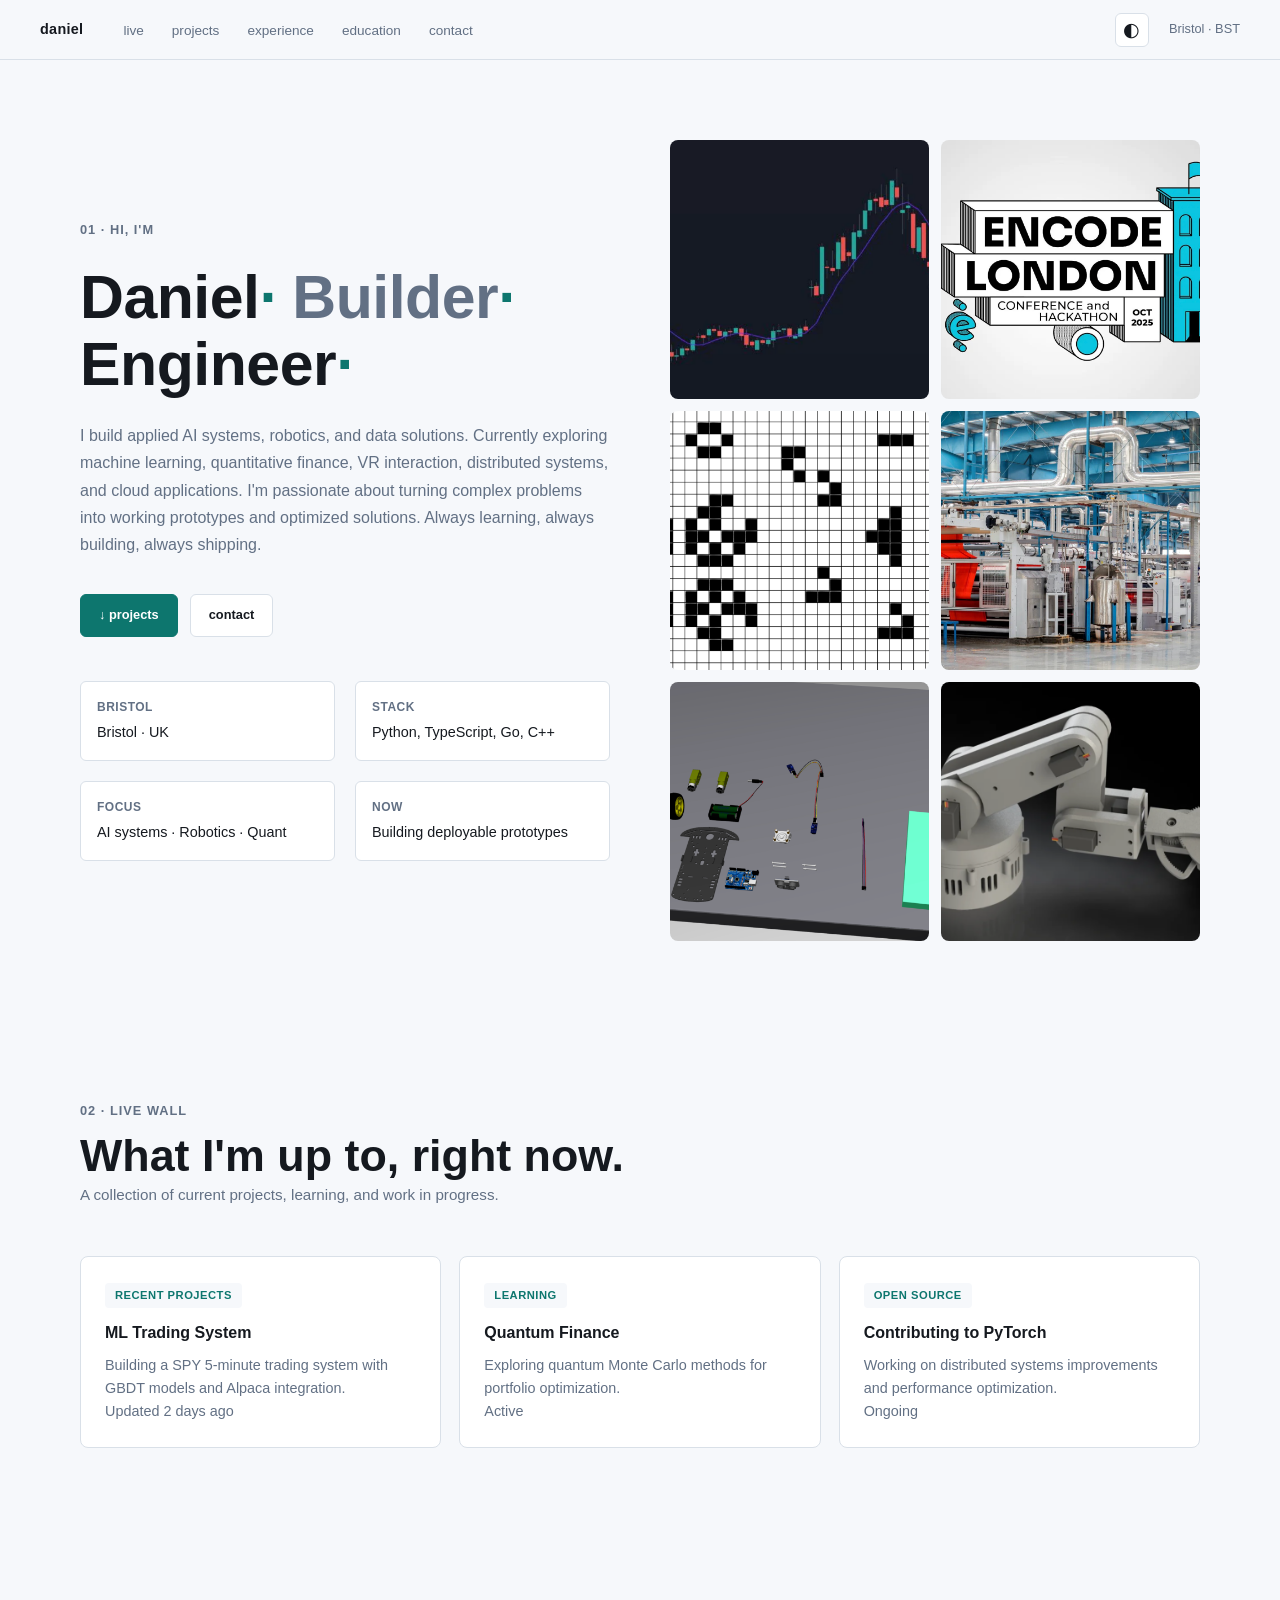
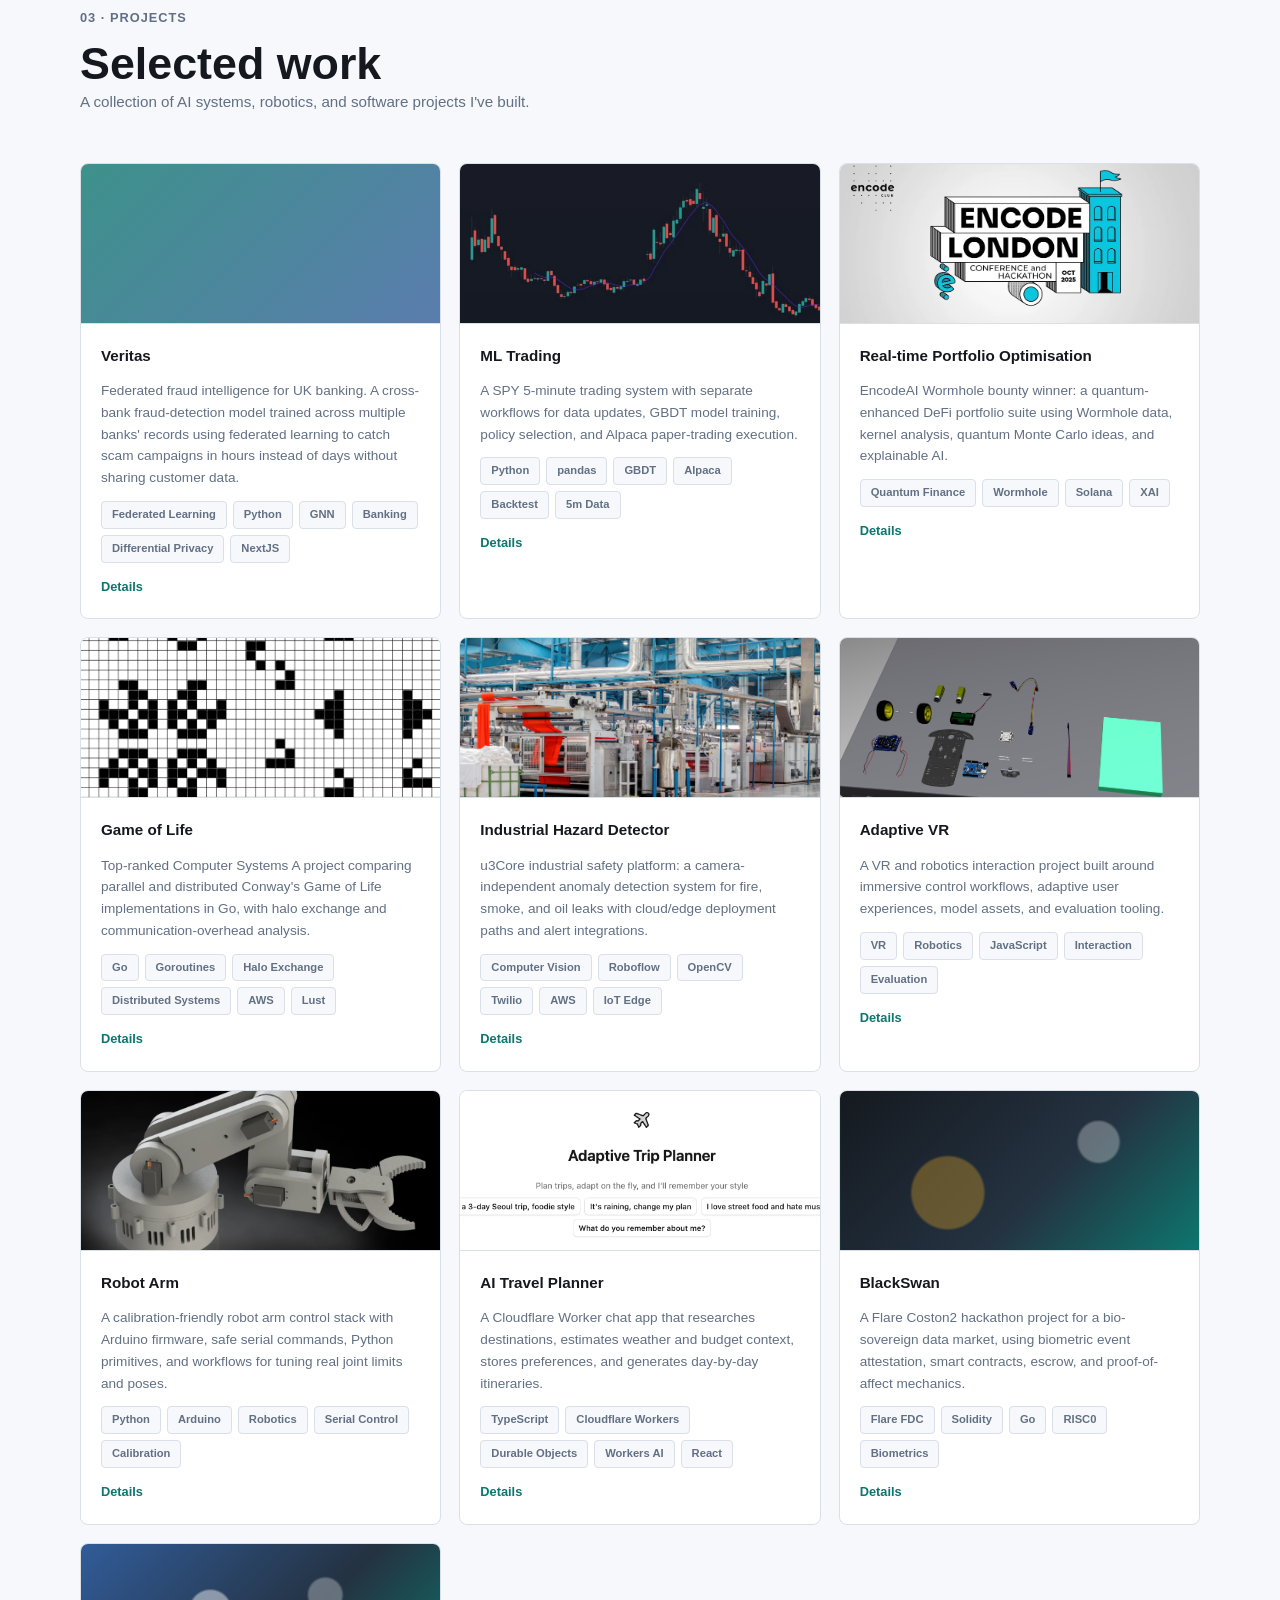
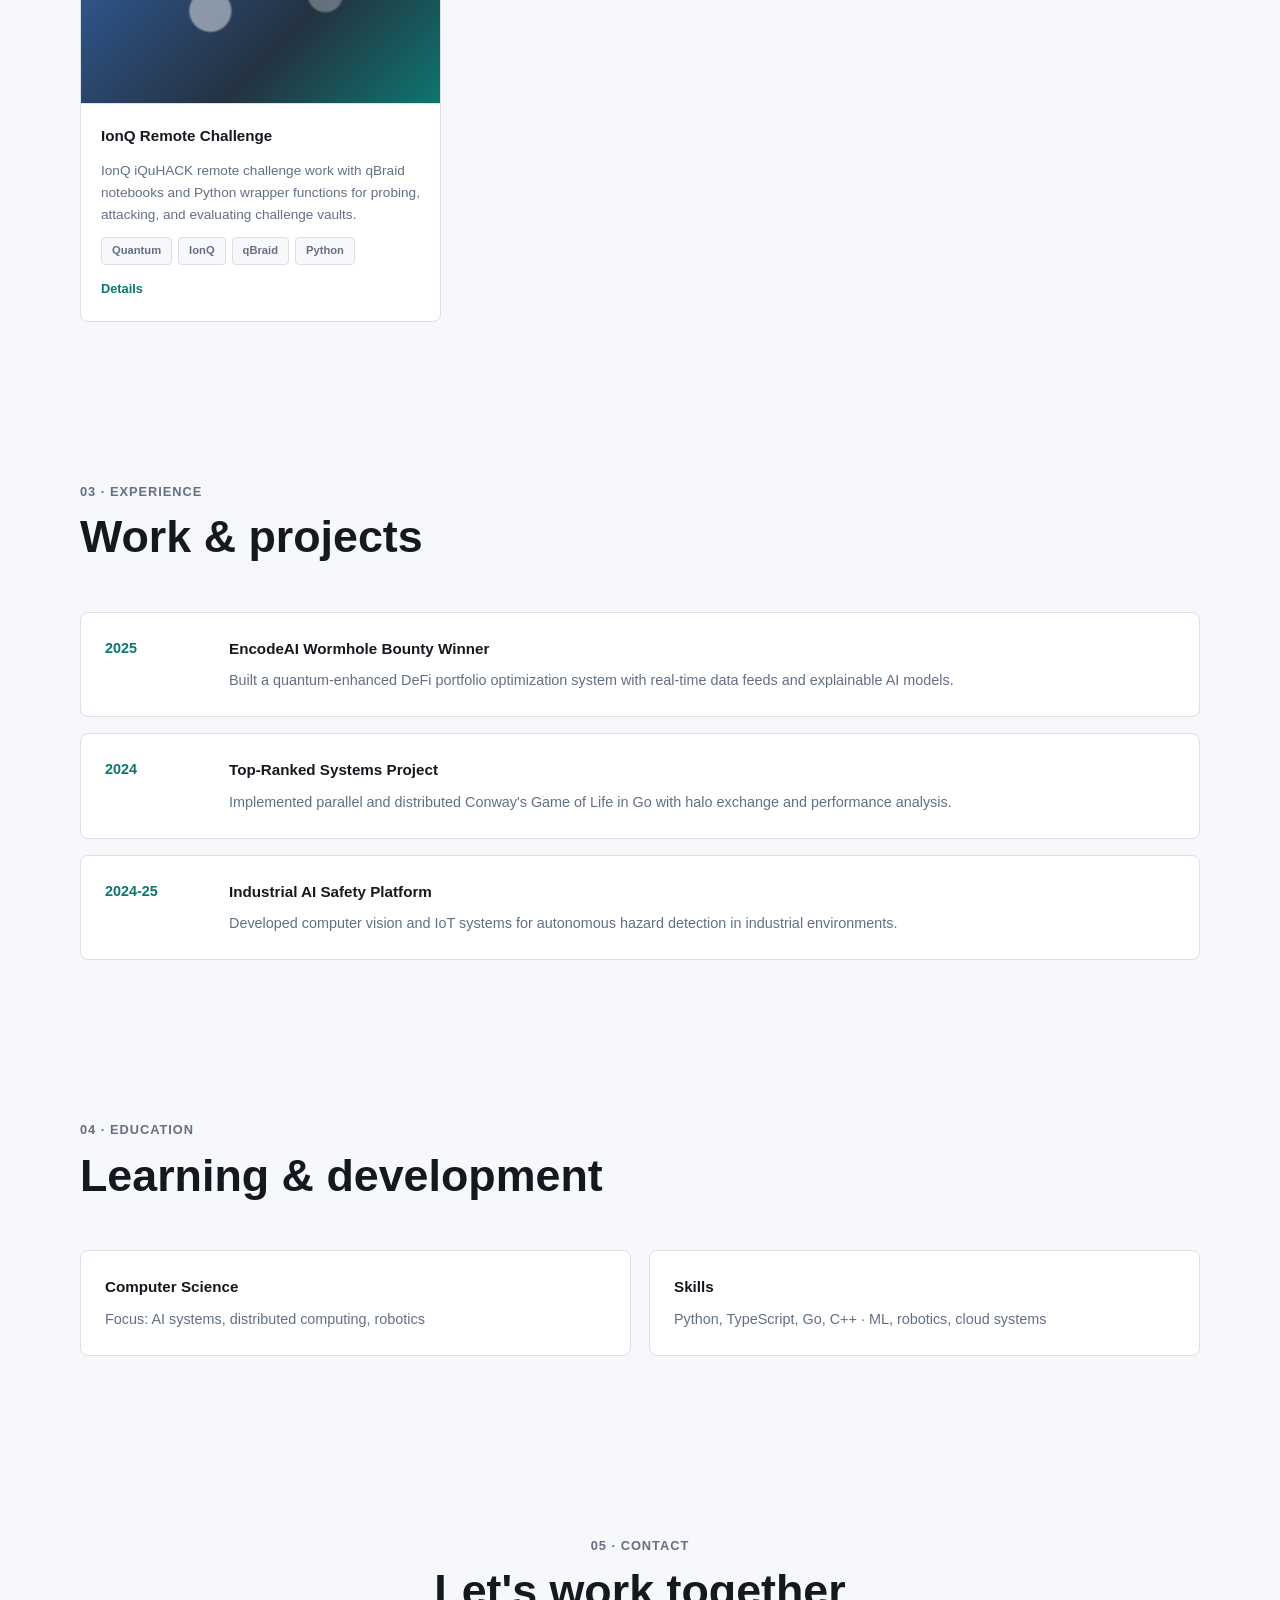
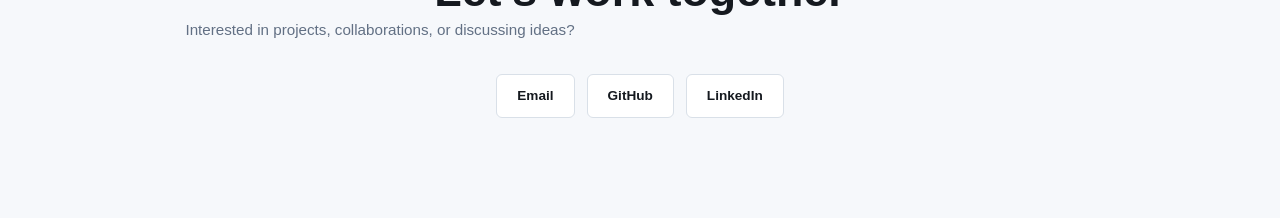
==== commit de73d47b: "Add dark mode and Daniel branding" ====
--- a/index.html
+++ b/index.html
@@ -3,7 +3,7 @@
   <head>
     <meta charset="utf-8" />
     <meta name="viewport" content="width=device-width, initial-scale=1" />
-    <title>Kanghyeon | Computer Science / AI / Robotics</title>
+    <title>Daniel | Computer Science / AI / Robotics</title>
     <meta
       name="description"
       content="AI, robotics, and software systems engineer. Portfolio of applied projects."
@@ -13,7 +13,7 @@
   <body>
     <header class="site-header">
       <nav class="header-nav">
-        <a class="brand" href="#top" aria-label="Go to home">kanghyeon</a>
+        <a class="brand" href="#top" aria-label="Go to home">daniel</a>
         <ul class="nav-links">
           <li><a href="#live">live</a></li>
           <li><a href="#projects">projects</a></li>
@@ -23,7 +23,7 @@
         </ul>
       </nav>
       <div class="header-right">
-        <button class="theme-toggle" aria-label="Toggle theme">◐</button>
+        <button class="theme-toggle" type="button" aria-label="Toggle dark mode" aria-pressed="false">◐</button>
         <span class="location-time">Bristol · BST</span>
       </div>
     </header>
@@ -32,7 +32,7 @@
       <section class="hero">
         <div class="hero-content">
           <div class="section-number">01 · hi, i'm</div>
-          <h1>Kanghyeon<span class="accent-dot">·</span> <span class="hero-subtitle">Builder<span class="accent-dot">·</span></span> Engineer<span class="accent-dot">·</span></h1>
+          <h1>Daniel<span class="accent-dot">·</span> <span class="hero-subtitle">Builder<span class="accent-dot">·</span></span> Engineer<span class="accent-dot">·</span></h1>
           
           <p class="hero-description">
             I build applied AI systems, robotics, and data solutions. Currently exploring machine learning, 
@@ -423,11 +423,12 @@
           <p>Interested in projects, collaborations, or discussing ideas?</p>
         </div>
         <div class="contact-links">
-          <a href="mailto:kanghyeon@example.com" class="contact-link">Email</a>
+          <a href="mailto:daniel@example.com" class="contact-link">Email</a>
           <a href="https://github.com/Kanghyeon5468" target="_blank" rel="noreferrer" class="contact-link">GitHub</a>
           <a href="https://www.linkedin.com/" target="_blank" rel="noreferrer" class="contact-link">LinkedIn</a>
         </div>
       </section>
     </main>
+    <script src="./theme.js"></script>
   </body>
 </html>
--- a/styles.css
+++ b/styles.css
@@ -8,6 +8,18 @@
   --accent: #0d766e;
   --accent-strong: #075f5a;
   --shadow: 0 18px 50px rgba(21, 25, 31, 0.09);
+}
+
+:root[data-theme="dark"] {
+  color-scheme: dark;
+  --ink: #eef3f7;
+  --muted: #a6b2c1;
+  --line: #2d3745;
+  --surface: #101419;
+  --panel: #171d24;
+  --accent: #35c7ba;
+  --accent-strong: #71ddd4;
+  --shadow: 0 18px 50px rgba(0, 0, 0, 0.35);
 }
 
 * {
@@ -43,7 +55,7 @@
   min-height: 60px;
   padding: 0 40px;
   border-bottom: 1px solid var(--line);
-  background: rgba(246, 248, 251, 0.95);
+  background: color-mix(in srgb, var(--surface) 94%, transparent);
   backdrop-filter: blur(12px);
 }
 
@@ -88,12 +100,23 @@
 }
 
 .theme-toggle {
-  background: none;
-  border: none;
+  display: inline-grid;
+  width: 34px;
+  height: 34px;
+  place-items: center;
+  background: var(--panel);
+  border: 1px solid var(--line);
+  border-radius: 6px;
   font-size: 1.2rem;
   cursor: pointer;
-  color: var(--muted);
-  padding: 4px;
+  color: var(--ink);
+  padding: 0;
+  transition: border-color 0.2s, color 0.2s, background 0.2s;
+}
+
+.theme-toggle:hover {
+  border-color: var(--accent);
+  color: var(--accent);
 }
 
 .location-time {
@@ -274,6 +297,11 @@
   object-fit: cover;
   background: var(--line);
   aspect-ratio: 1;
+}
+
+:root[data-theme="dark"] .gallery-item,
+:root[data-theme="dark"] .project-thumb {
+  filter: saturate(0.9) brightness(0.82);
 }
 
 /* Sections */
@@ -339,7 +367,7 @@
 .timestamp {
   margin-top: 12px;
   font-size: 0.8rem;
-  color: #999;
+  color: var(--muted);
 }
 
 /* Projects Section */
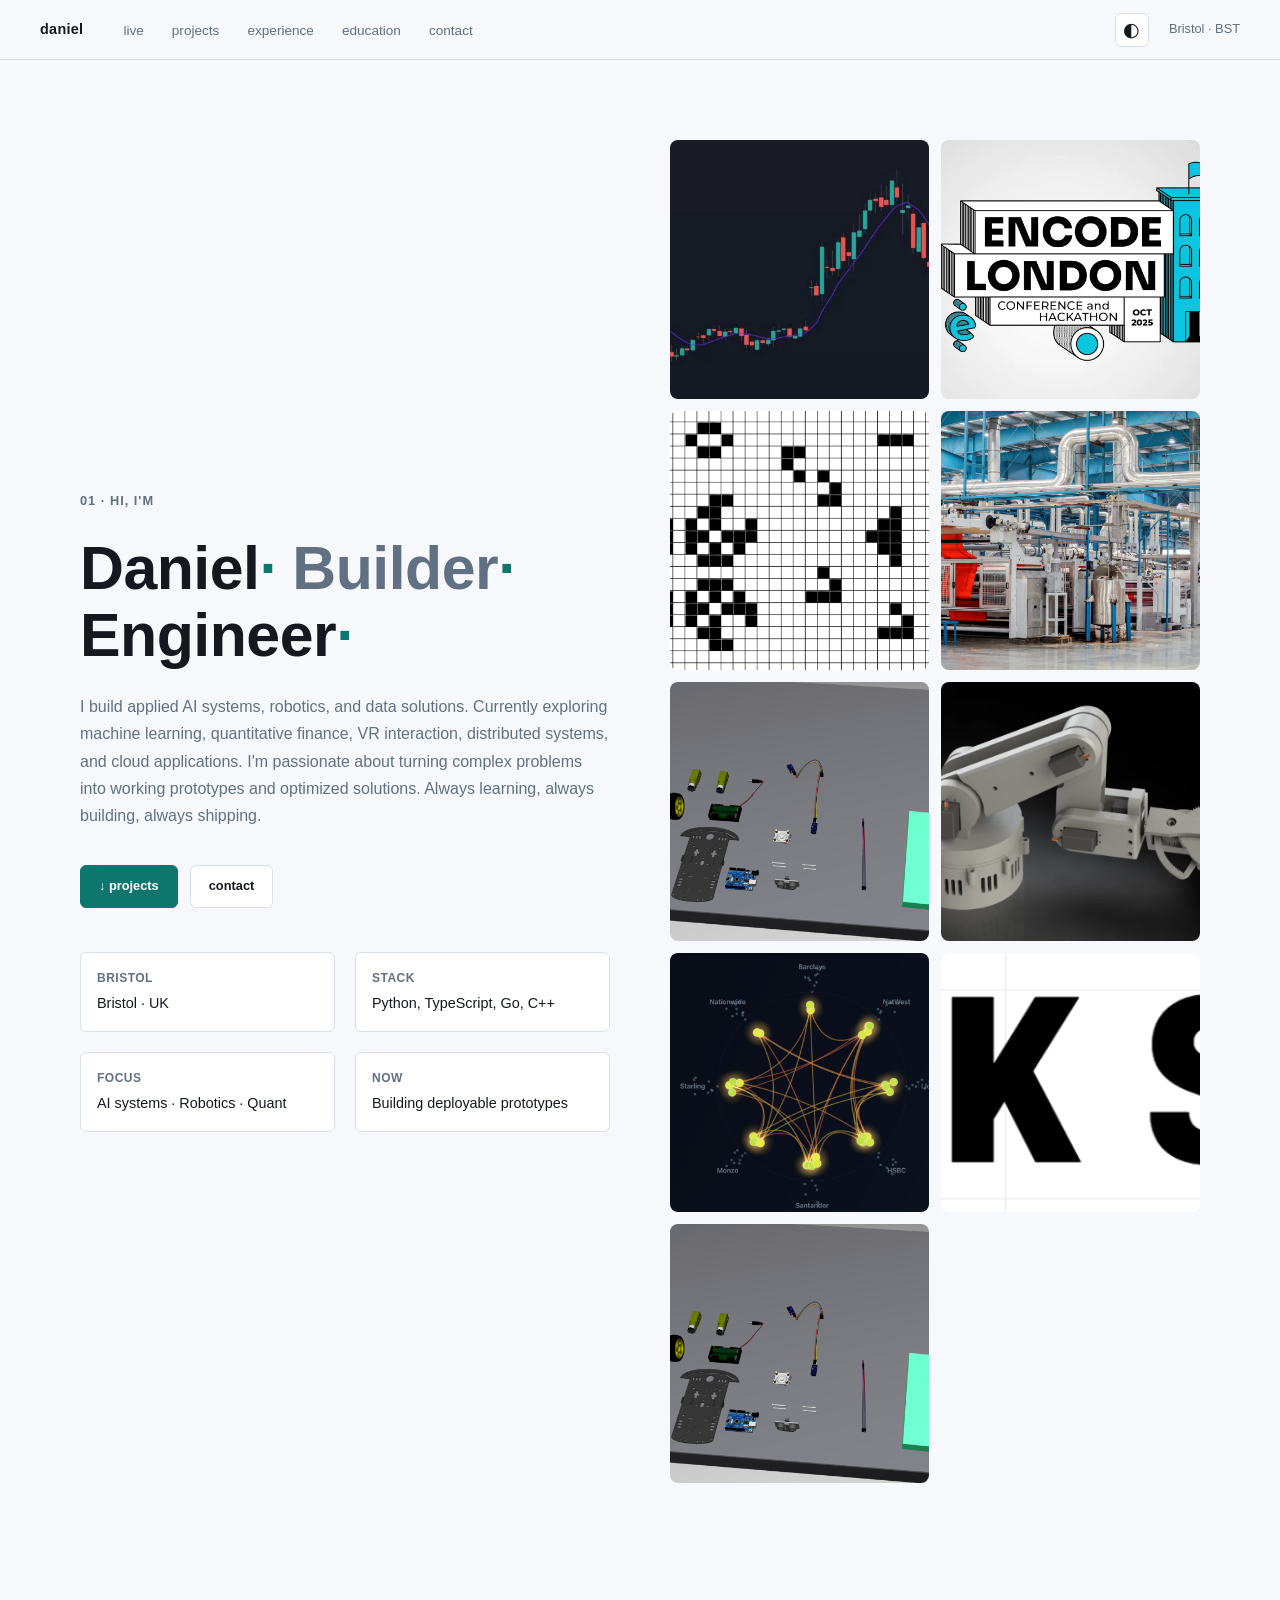
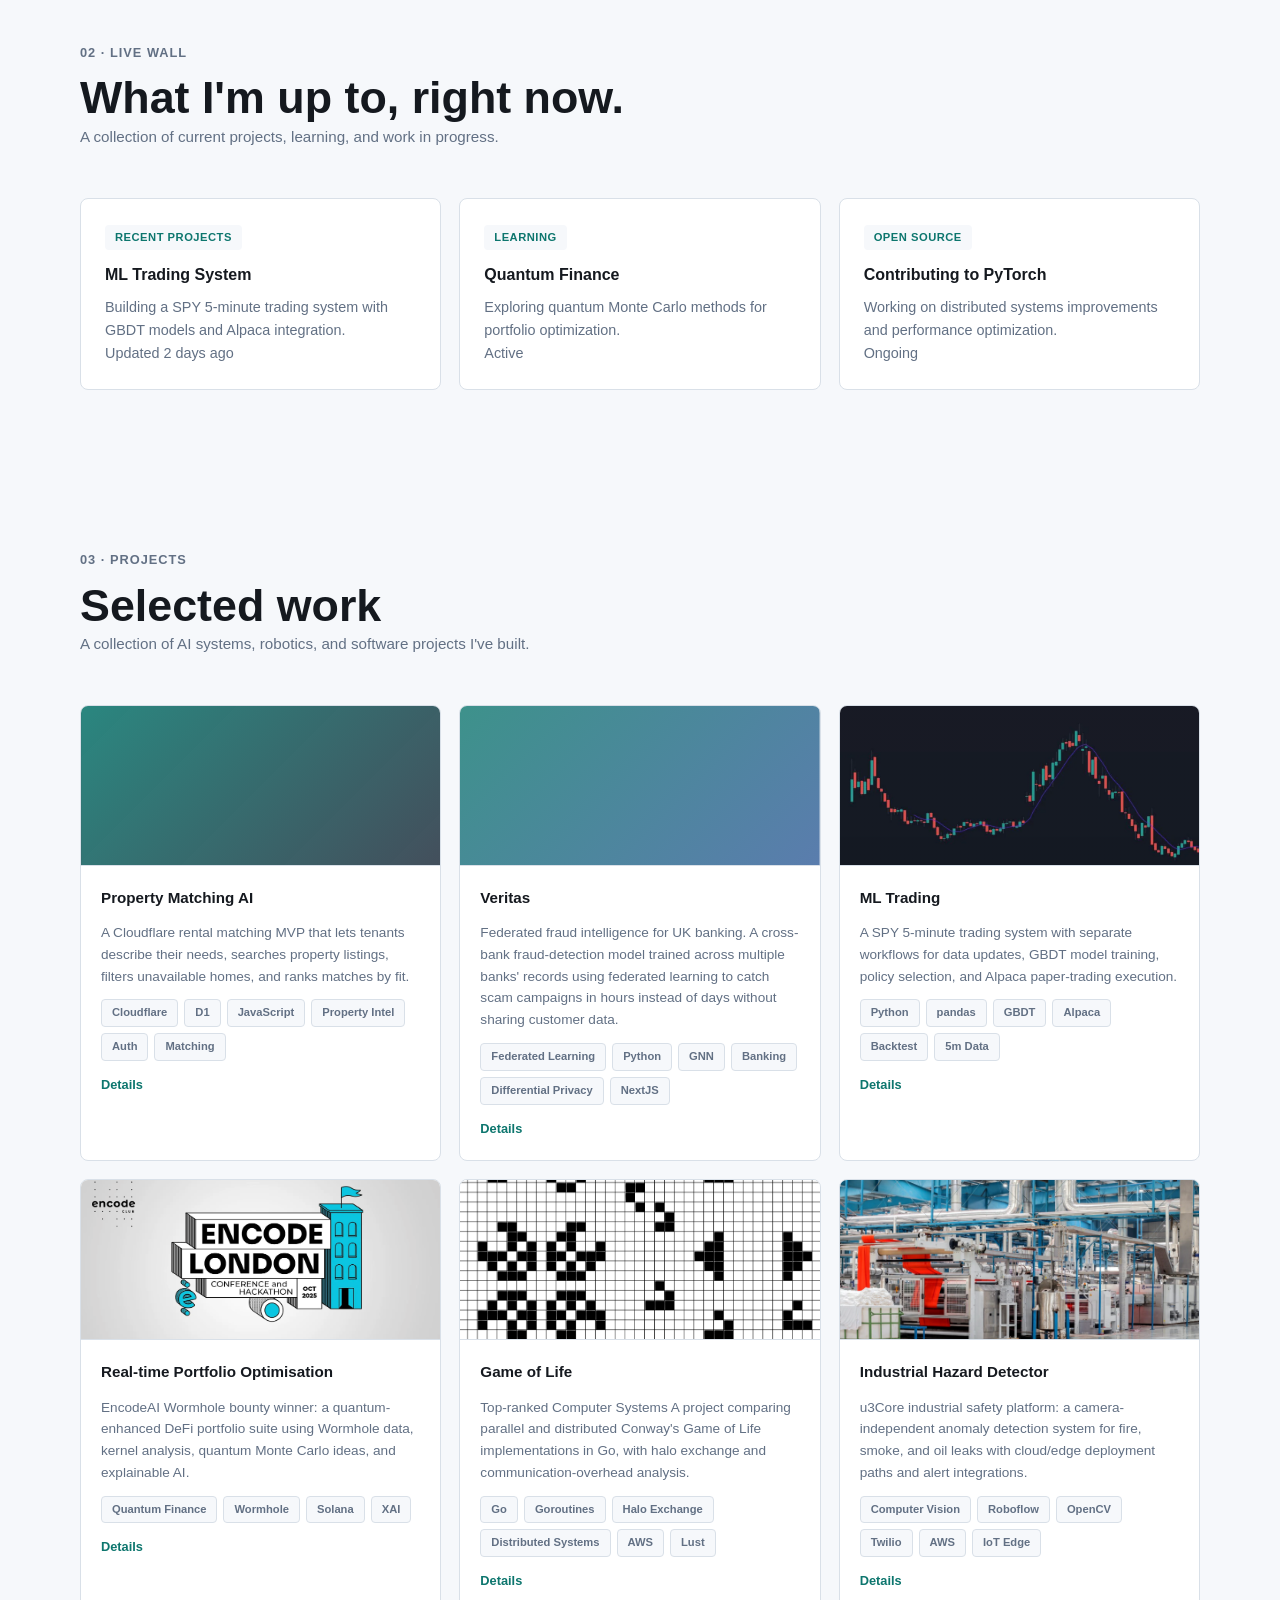
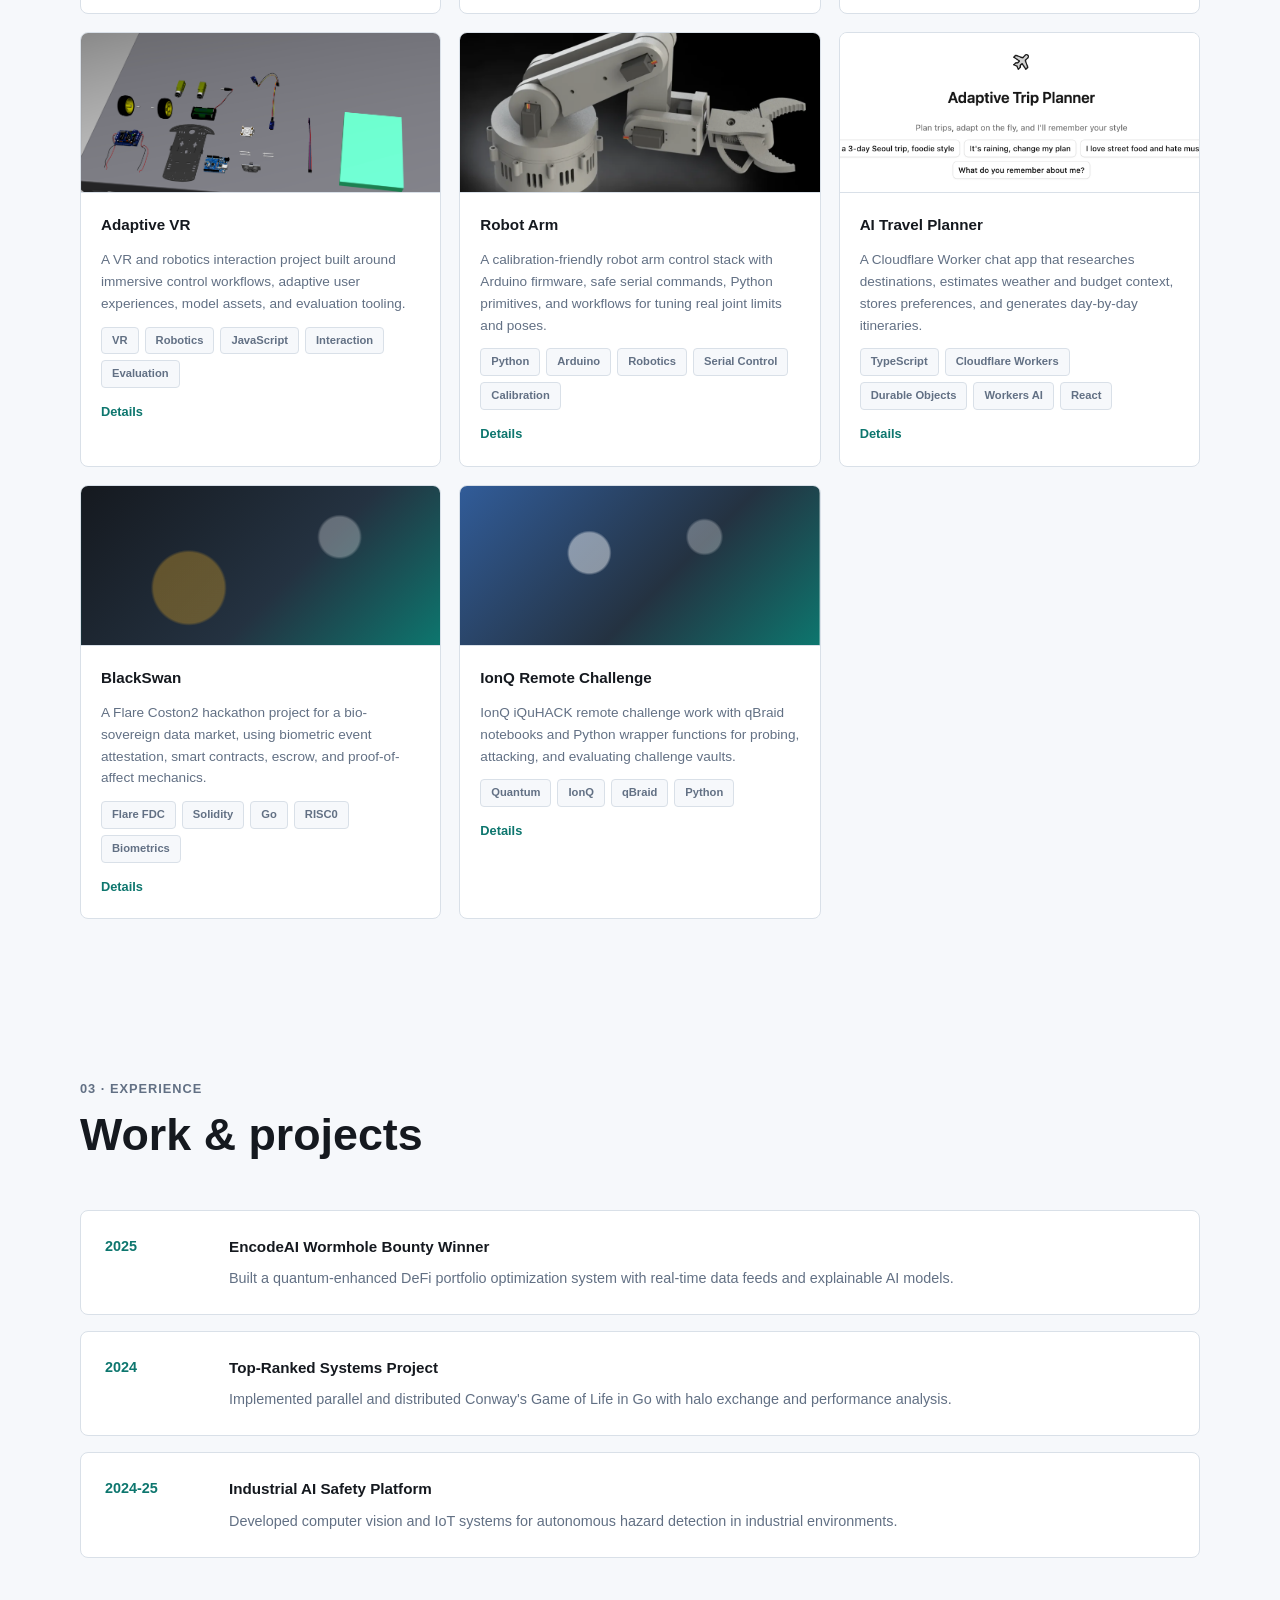
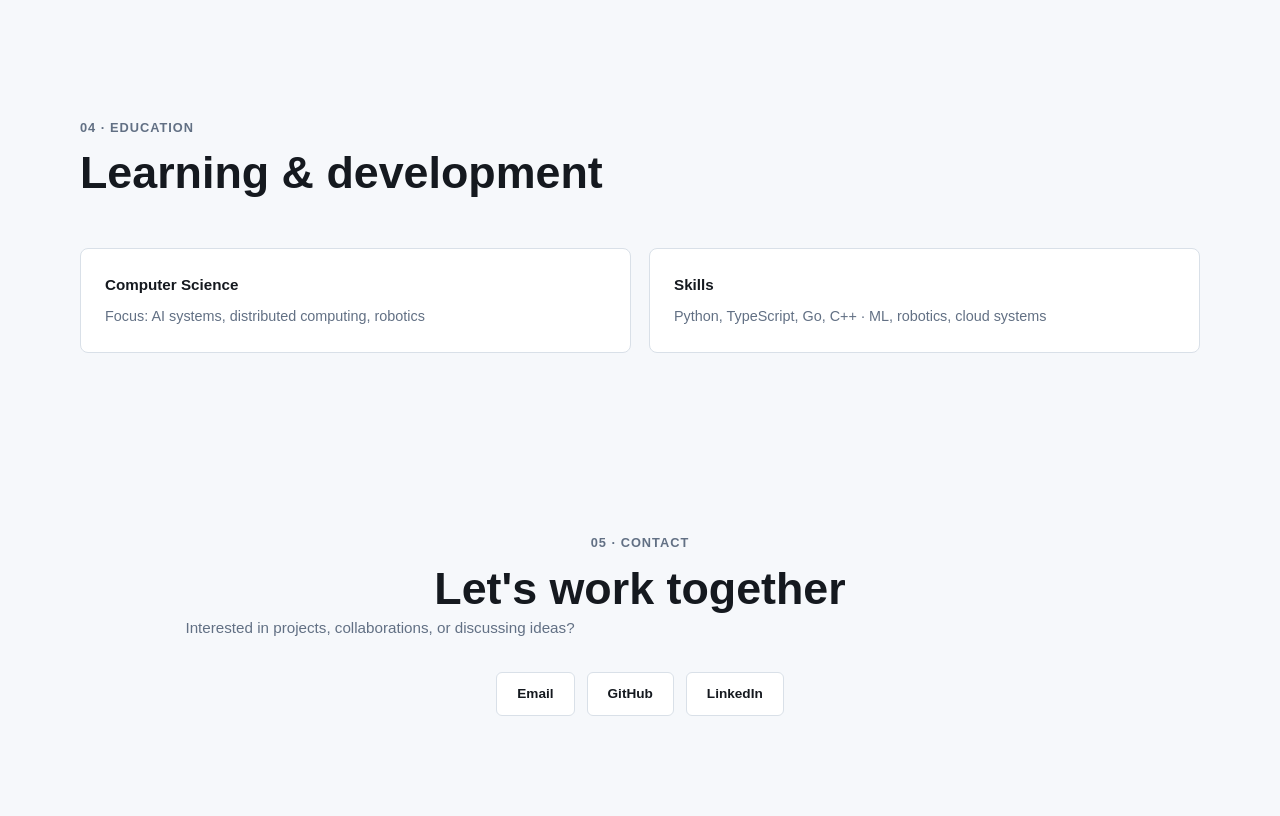
==== commit 5bfa4c0e: "Add property matching project" ====
--- a/index.html
+++ b/index.html
@@ -73,6 +73,12 @@
           <img src="./assets/projects/industrial.png" alt="Project showcase" class="gallery-item">
           <img src="./assets/projects/vr.png" alt="Project showcase" class="gallery-item">
           <img src="./assets/projects/robotic.png" alt="Project showcase" class="gallery-item">
+
+          <img src="./assets/projects/veritas.png" alt="Project showcase" class="gallery-item">
+          <img src="./assets/projects/blackswan.png" alt="Project showcase" class="gallery-item">
+          <img src="./assets/projects/vr.png" alt="Project showcase" class="gallery-item">
+          
+
         </div>
       </section>
 
@@ -116,6 +122,32 @@
 
         <div class="project-grid">
           <article class="project-card">
+            <div class="project-thumb property-matching-ai"></div>
+            <div class="project-body">
+              <h3>Property Matching AI</h3>
+              <p>
+                A Cloudflare rental matching MVP that lets tenants describe
+                their needs, searches property listings, filters unavailable
+                homes, and ranks matches by fit.
+              </p>
+              <ul class="tag-list" aria-label="Tech stack">
+                <li>Cloudflare</li>
+                <li>D1</li>
+                <li>JavaScript</li>
+                <li>Property Intel</li>
+                <li>Auth</li>
+                <li>Matching</li>
+              </ul>
+              <a
+                href="./project.html?project=property-matching-ai"
+                aria-label="Open Property Matching AI project"
+              >
+                Details
+              </a>
+            </div>
+          </article>
+
+          <article class="project-card">
             <div class="project-thumb veritas"></div>
             <div class="project-body">
               <h3>Veritas</h3>
--- a/styles.css
+++ b/styles.css
@@ -398,6 +398,16 @@
   background-position: center;
 }
 
+.project-thumb.property-matching-ai {
+  background:
+    linear-gradient(135deg, rgba(13, 118, 110, 0.88), rgba(36, 50, 65, 0.86)),
+    radial-gradient(circle at 18% 24%, rgba(255, 255, 255, 0.32) 0 8%, transparent 9%),
+    linear-gradient(90deg, transparent 0 15%, rgba(255, 255, 255, 0.18) 15% 17%, transparent 17% 48%, rgba(255, 255, 255, 0.18) 48% 50%, transparent 50%),
+    repeating-linear-gradient(0deg, rgba(255, 255, 255, 0.12) 0 1px, transparent 1px 26px);
+  background-size: cover;
+  background-position: center;
+}
+
 .project-thumb.ml-trading {
   background-image: linear-gradient(rgba(21, 25, 31, 0.08), rgba(21, 25, 31, 0.08)), url("./assets/projects/image.png");
   background-size: cover;
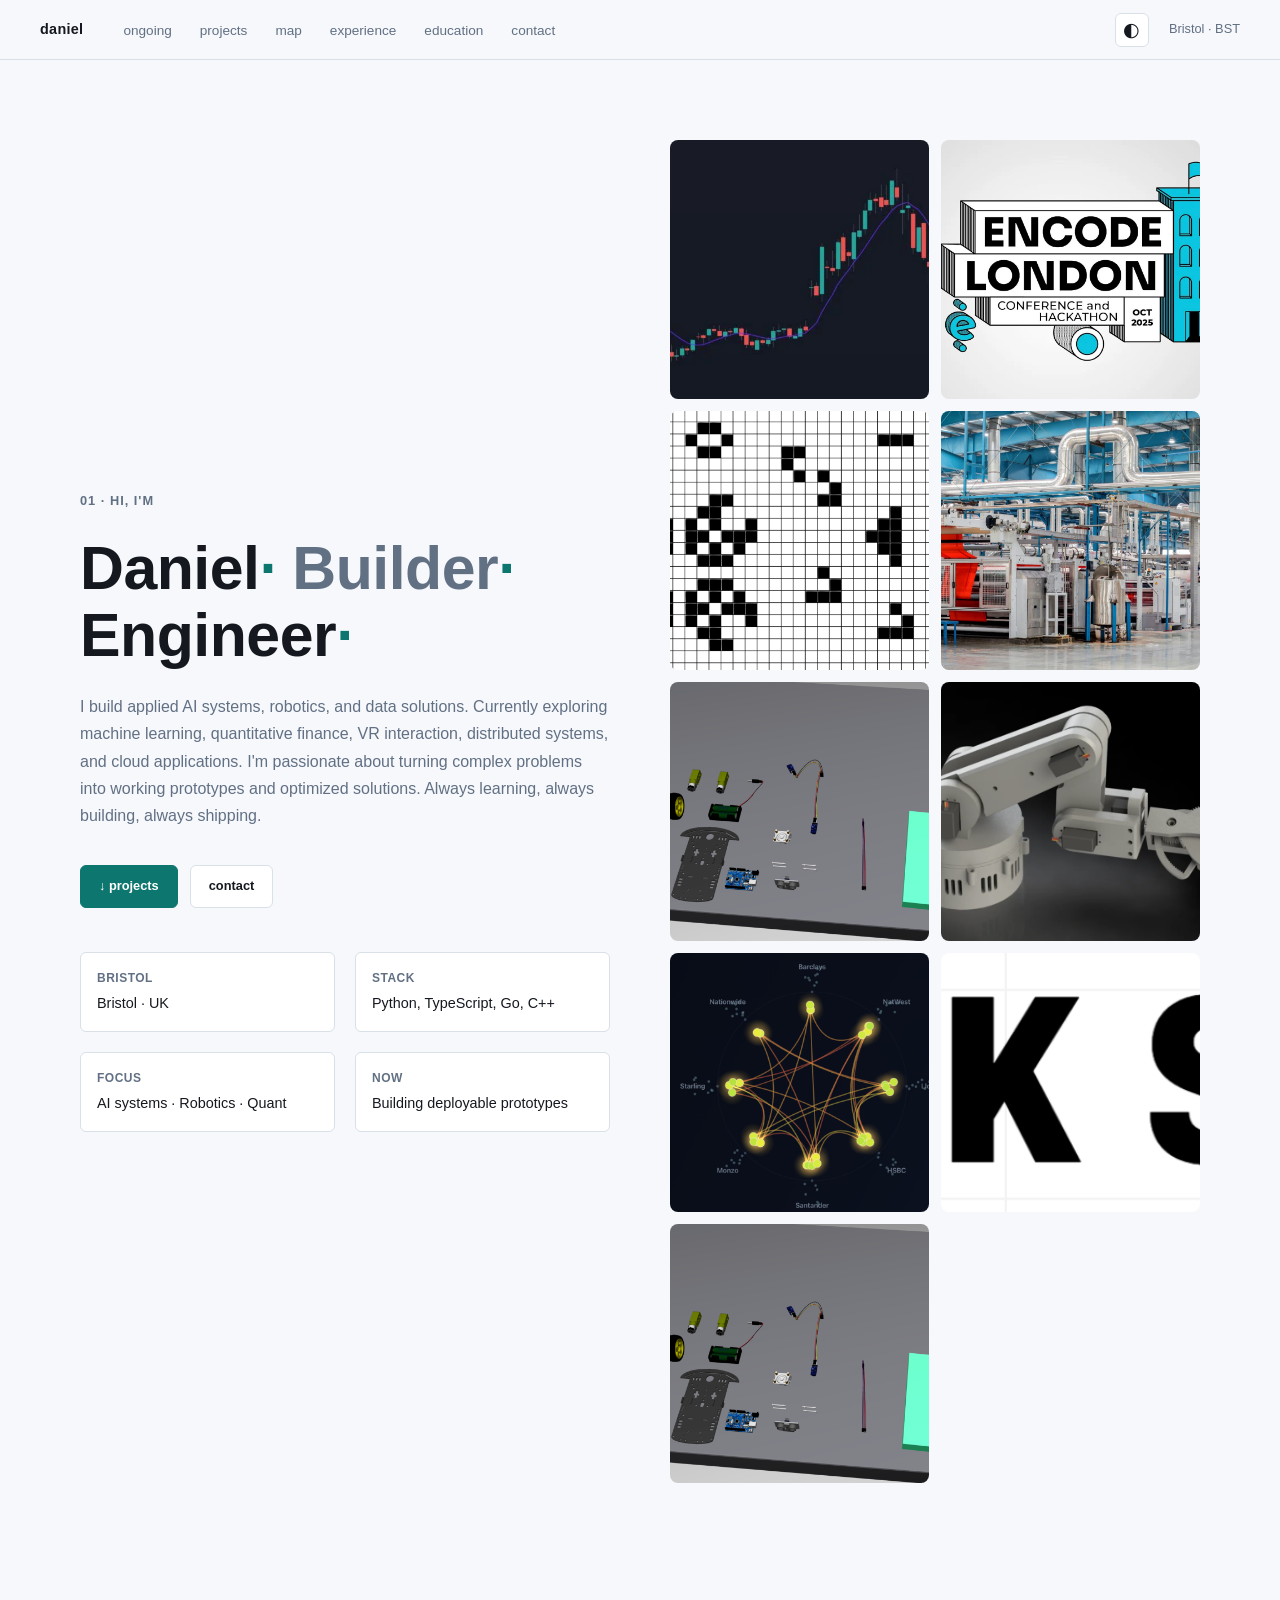
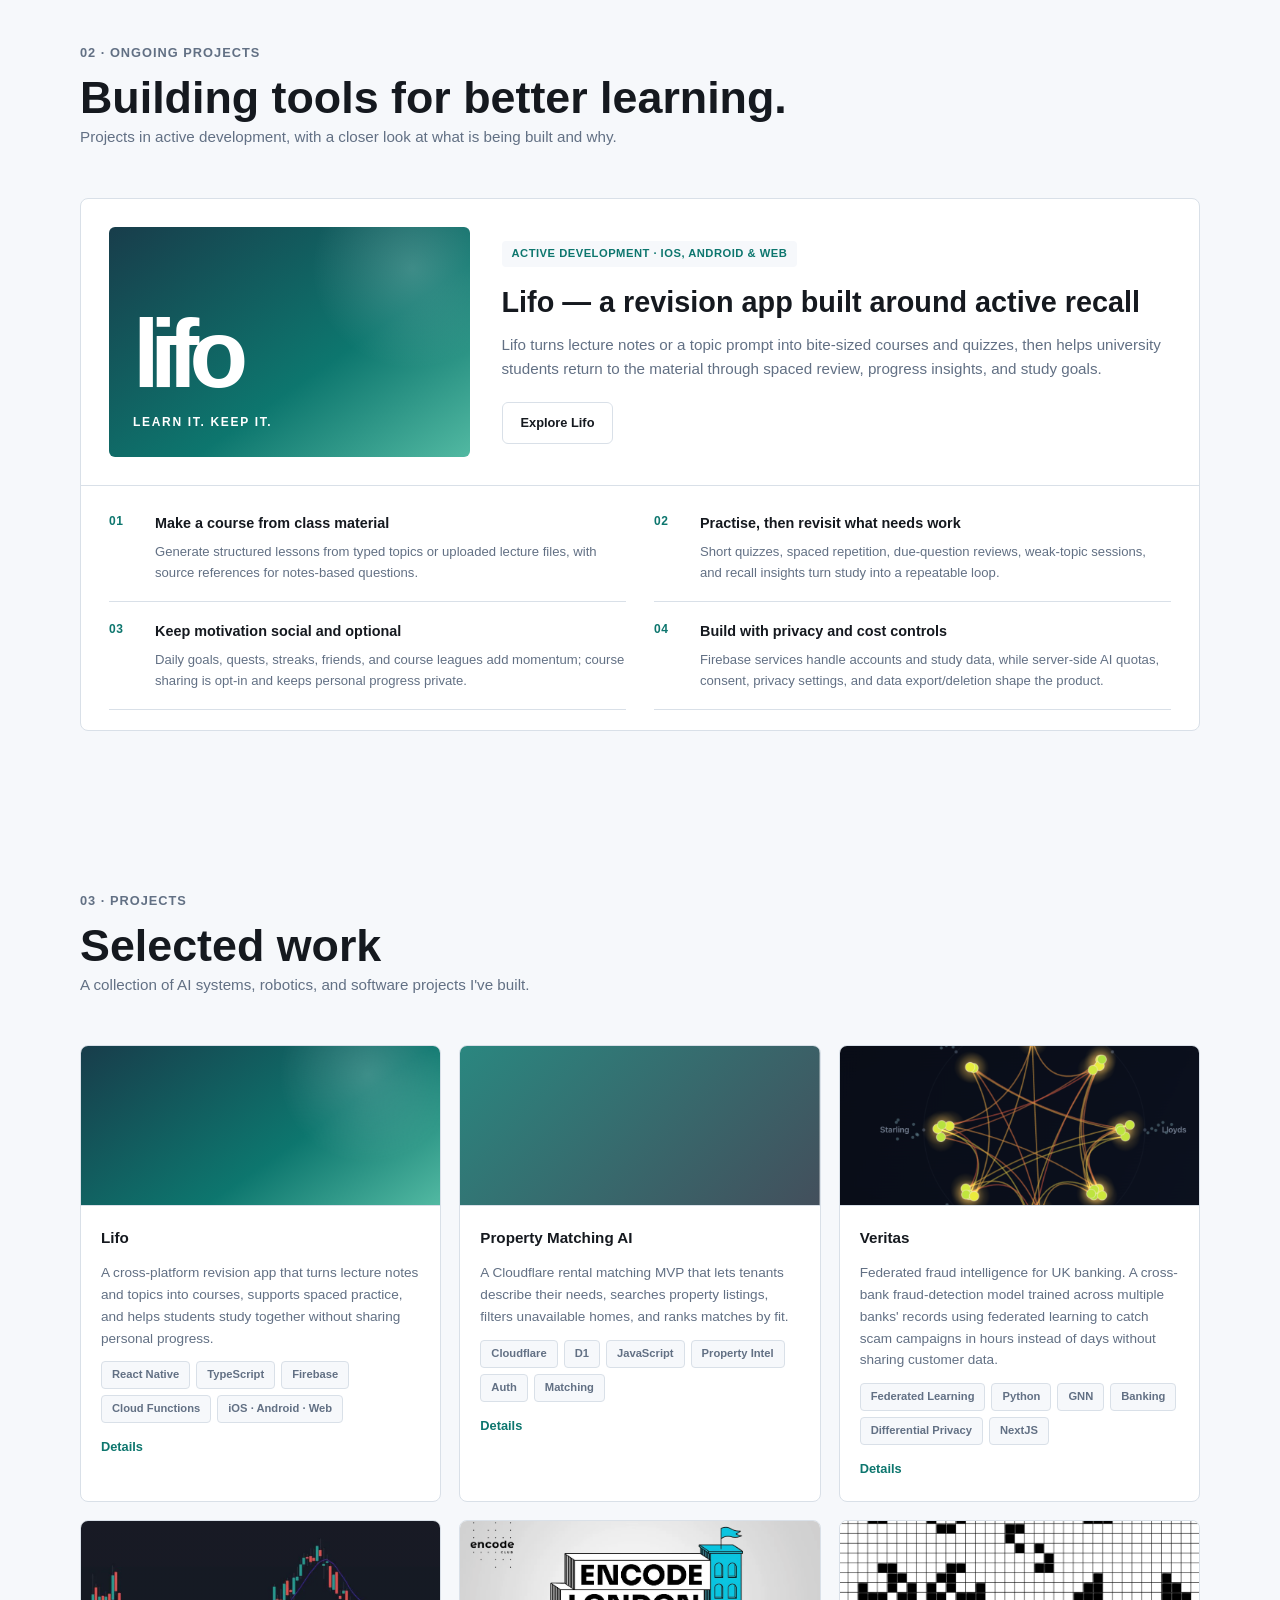
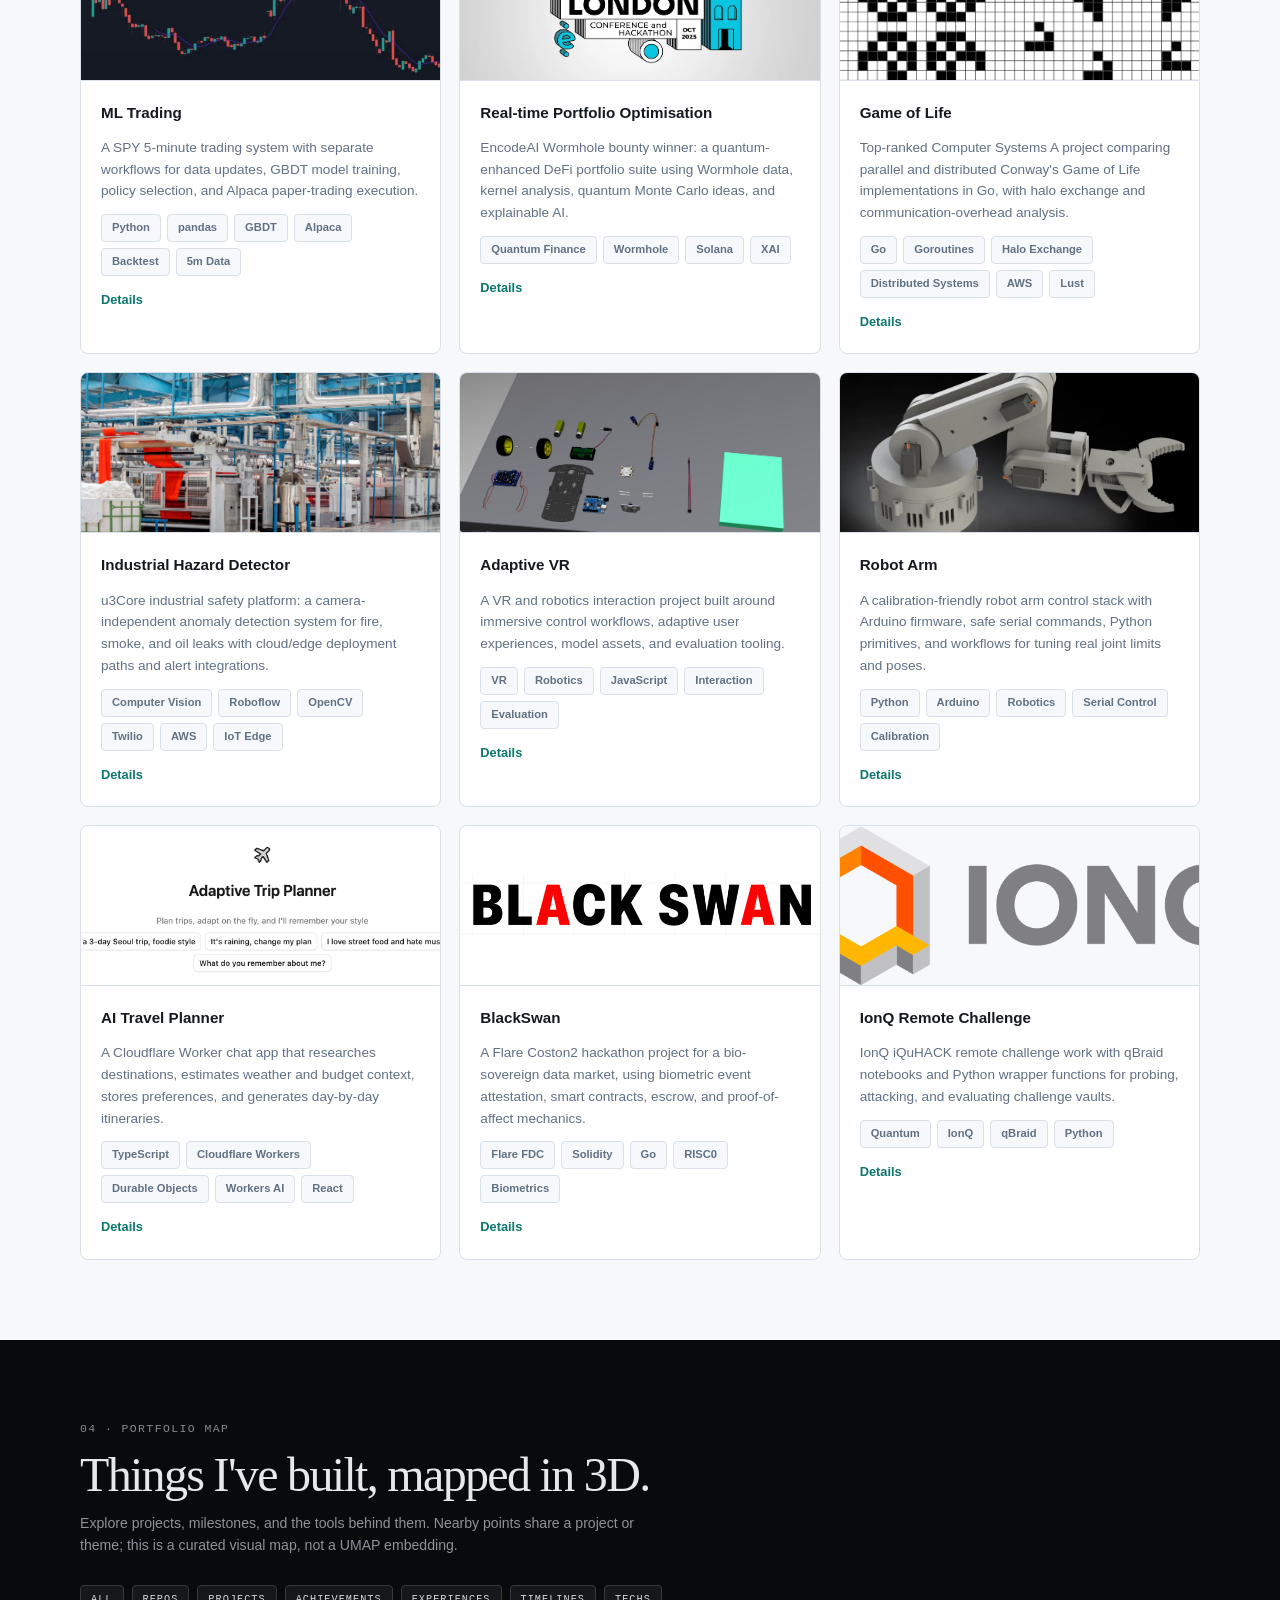
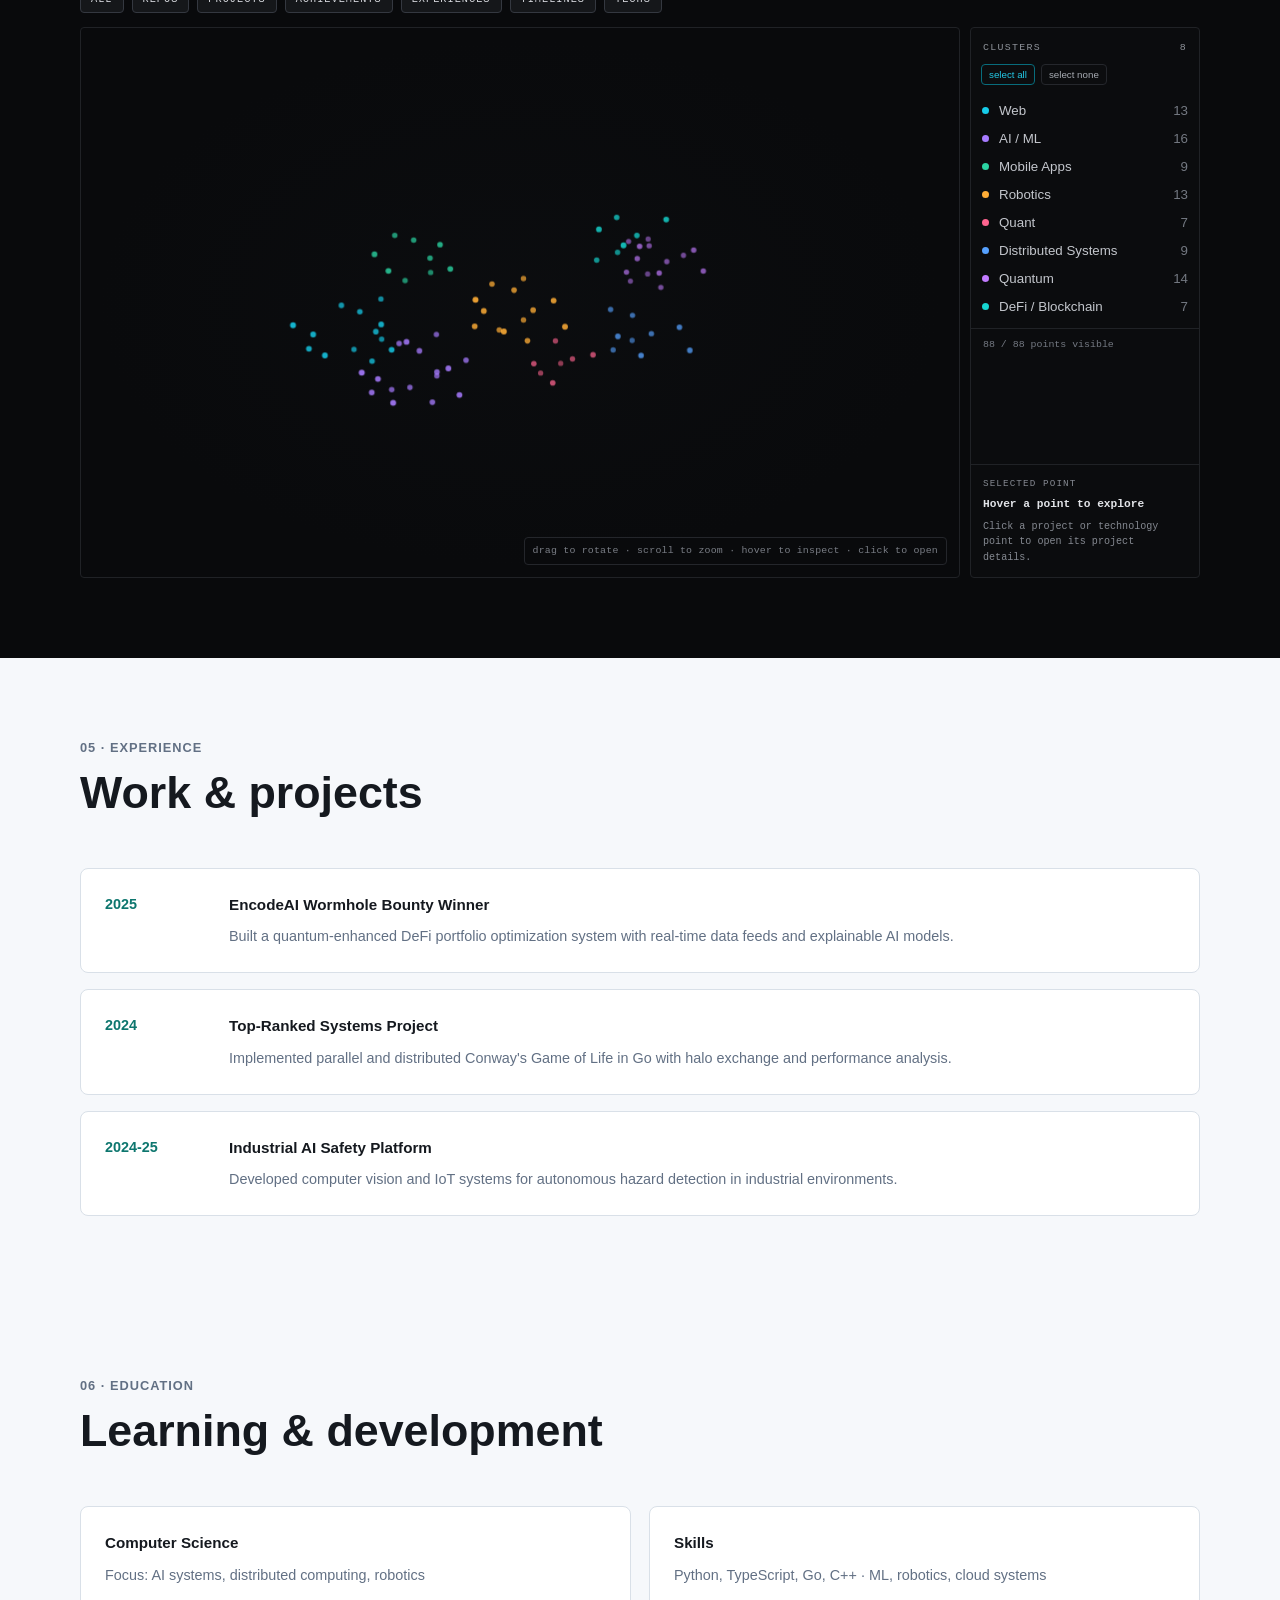
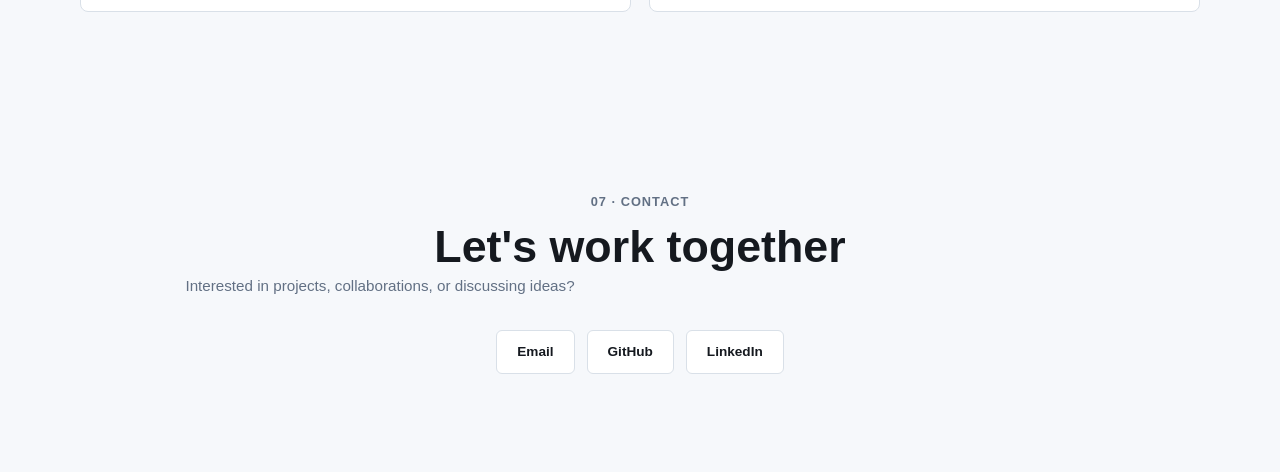
==== commit cafb2b9b: "Add interactive portfolio map and Lifo details Co-authored-by: Copilot <223556219+Copilot@users.nore" ====
--- a/index.html
+++ b/index.html
@@ -15,8 +15,9 @@
       <nav class="header-nav">
         <a class="brand" href="#top" aria-label="Go to home">daniel</a>
         <ul class="nav-links">
-          <li><a href="#live">live</a></li>
+          <li><a href="#ongoing">ongoing</a></li>
           <li><a href="#projects">projects</a></li>
+          <li><a href="#map">map</a></li>
           <li><a href="#experience">experience</a></li>
           <li><a href="#education">education</a></li>
           <li><a href="#contact">contact</a></li>
@@ -82,34 +83,61 @@
         </div>
       </section>
 
-      <section id="live" class="section">
+      <section id="ongoing" class="section">
         <div class="section-header">
-          <div class="section-number">02 · live wall</div>
-          <h2>What I'm up to, right now.</h2>
-          <p>A collection of current projects, learning, and work in progress.</p>
-        </div>
-        
-        <div class="live-wall">
-          <article class="live-item">
-            <div class="live-badge">Recent Projects</div>
-            <h3>ML Trading System</h3>
-            <p>Building a SPY 5-minute trading system with GBDT models and Alpaca integration.</p>
-            <p class="timestamp">Updated 2 days ago</p>
-          </article>
-          
-          <article class="live-item">
-            <div class="live-badge">Learning</div>
-            <h3>Quantum Finance</h3>
-            <p>Exploring quantum Monte Carlo methods for portfolio optimization.</p>
-            <p class="timestamp">Active</p>
-          </article>
-          
-          <article class="live-item">
-            <div class="live-badge">Open Source</div>
-            <h3>Contributing to PyTorch</h3>
-            <p>Working on distributed systems improvements and performance optimization.</p>
-            <p class="timestamp">Ongoing</p>
-          </article>
+          <div class="section-number">02 · ongoing projects</div>
+          <h2>Building tools for better learning.</h2>
+          <p>Projects in active development, with a closer look at what is being built and why.</p>
+        </div>
+
+        <article class="ongoing-card">
+          <div class="ongoing-main">
+            <div class="ongoing-brandmark" aria-hidden="true">
+              <span class="lifo-wordmark">lifo</span>
+              <span class="lifo-caption">learn it. keep it.</span>
+            </div>
+            <div class="ongoing-project-copy">
+              <div class="live-badge">Active development · iOS, Android & web</div>
+              <h3>Lifo — a revision app built around active recall</h3>
+              <p>
+                Lifo turns lecture notes or a topic prompt into bite-sized courses and quizzes, then helps
+                university students return to the material through spaced review, progress insights, and
+                study goals.
+              </p>
+              <a class="button secondary" href="./project.html?project=lifo">Explore Lifo</a>
+            </div>
+          </div>
+
+          <div class="ongoing-capabilities">
+            <article class="ongoing-capability">
+              <span class="capability-index">01</span>
+              <div>
+                <h4>Make a course from class material</h4>
+                <p>Generate structured lessons from typed topics or uploaded lecture files, with source references for notes-based questions.</p>
+              </div>
+            </article>
+            <article class="ongoing-capability">
+              <span class="capability-index">02</span>
+              <div>
+                <h4>Practise, then revisit what needs work</h4>
+                <p>Short quizzes, spaced repetition, due-question reviews, weak-topic sessions, and recall insights turn study into a repeatable loop.</p>
+              </div>
+            </article>
+            <article class="ongoing-capability">
+              <span class="capability-index">03</span>
+              <div>
+                <h4>Keep motivation social and optional</h4>
+                <p>Daily goals, quests, streaks, friends, and course leagues add momentum; course sharing is opt-in and keeps personal progress private.</p>
+              </div>
+            </article>
+            <article class="ongoing-capability">
+              <span class="capability-index">04</span>
+              <div>
+                <h4>Build with privacy and cost controls</h4>
+                <p>Firebase services handle accounts and study data, while server-side AI quotas, consent, privacy settings, and data export/deletion shape the product.</p>
+              </div>
+            </article>
+          </div>
         </div>
       </section>
 
@@ -121,6 +149,25 @@
         </div>
 
         <div class="project-grid">
+          <article class="project-card">
+            <div class="project-thumb lifo"></div>
+            <div class="project-body">
+              <h3>Lifo</h3>
+              <p>
+                A cross-platform revision app that turns lecture notes and topics into courses, supports
+                spaced practice, and helps students study together without sharing personal progress.
+              </p>
+              <ul class="tag-list" aria-label="Tech stack">
+                <li>React Native</li>
+                <li>TypeScript</li>
+                <li>Firebase</li>
+                <li>Cloud Functions</li>
+                <li>iOS · Android · Web</li>
+              </ul>
+              <a href="./project.html?project=lifo" aria-label="Open Lifo project details">Details</a>
+            </div>
+          </article>
+
           <article class="project-card">
             <div class="project-thumb property-matching-ai"></div>
             <div class="project-body">
@@ -399,9 +446,62 @@
         </div>
       </section>
 
+      <section id="map" class="section map-section">
+        <div class="section-header">
+          <div class="map-eyebrow">04 · portfolio map</div>
+          <h2>Things I've built, mapped in 3D.</h2>
+          <p>
+            Explore projects, milestones, and the tools behind them. Nearby points share a project or
+            theme; this is a curated visual map, not a UMAP embedding.
+          </p>
+        </div>
+
+        <div class="map-type-filters" role="group" aria-label="Filter map by item type">
+          <button class="map-type-filter is-active" type="button" data-map-type="all" aria-pressed="true">All</button>
+          <button class="map-type-filter is-active" type="button" data-map-type="repos" aria-pressed="true">Repos</button>
+          <button class="map-type-filter is-active" type="button" data-map-type="projects" aria-pressed="true">Projects</button>
+          <button class="map-type-filter is-active" type="button" data-map-type="achievements" aria-pressed="true">Achievements</button>
+          <button class="map-type-filter is-active" type="button" data-map-type="experiences" aria-pressed="true">Experiences</button>
+          <button class="map-type-filter is-active" type="button" data-map-type="timelines" aria-pressed="true">Timelines</button>
+          <button class="map-type-filter is-active" type="button" data-map-type="techs" aria-pressed="true">Techs</button>
+        </div>
+
+        <div class="map-workspace">
+          <div class="map-canvas-frame">
+            <canvas
+              id="portfolio-map-canvas"
+              class="portfolio-map-canvas"
+              tabindex="0"
+              role="img"
+              aria-label="Interactive 3D-style map of portfolio projects and technologies. Drag to rotate and use the scroll wheel to zoom."
+            ></canvas>
+            <div class="map-instructions" aria-hidden="true">drag to rotate · scroll to zoom · hover to inspect · click to open</div>
+            <div class="map-tooltip" id="map-tooltip" role="status" hidden></div>
+          </div>
+
+          <aside class="map-sidebar" aria-label="Map filters and selection">
+            <div class="map-sidebar-heading">
+              <span>Clusters</span>
+              <span id="map-cluster-total">0</span>
+            </div>
+            <div class="map-select-actions">
+              <button type="button" id="map-select-all">select all</button>
+              <button type="button" id="map-select-none">select none</button>
+            </div>
+            <div class="map-cluster-list" id="map-cluster-list"></div>
+            <div class="map-count" id="map-count" aria-live="polite"></div>
+            <div class="map-selection" id="map-selection" aria-live="polite">
+              <span class="map-selection-label">Selected point</span>
+              <strong>Hover a point to explore</strong>
+              <p>Click a project or technology point to open its project details.</p>
+            </div>
+          </aside>
+        </div>
+      </section>
+
       <section id="experience" class="section">
         <div class="section-header">
-          <div class="section-number">03 · experience</div>
+          <div class="section-number">05 · experience</div>
           <h2>Work & projects</h2>
         </div>
         
@@ -432,7 +532,7 @@
 
       <section id="education" class="section">
         <div class="section-header">
-          <div class="section-number">04 · education</div>
+          <div class="section-number">06 · education</div>
           <h2>Learning & development</h2>
         </div>
         
@@ -450,7 +550,7 @@
 
       <section id="contact" class="section contact-section">
         <div class="section-header">
-          <div class="section-number">05 · contact</div>
+          <div class="section-number">07 · contact</div>
           <h2>Let's work together</h2>
           <p>Interested in projects, collaborations, or discussing ideas?</p>
         </div>
@@ -461,6 +561,7 @@
         </div>
       </section>
     </main>
+    <script src="./portfolio-map.js"></script>
     <script src="./theme.js"></script>
   </body>
 </html>
--- a/styles.css
+++ b/styles.css
@@ -324,18 +324,54 @@
   max-width: 600px;
 }
 
-/* Live Wall */
-.live-wall {
-  display: grid;
-  grid-template-columns: repeat(3, 1fr);
-  gap: 18px;
-}
-
-.live-item {
-  padding: 24px;
+/* Ongoing Projects */
+.ongoing-card {
+  overflow: hidden;
   border: 1px solid var(--line);
   border-radius: 8px;
   background: var(--panel);
+}
+
+.ongoing-main {
+  display: grid;
+  grid-template-columns: minmax(220px, 0.7fr) minmax(0, 1.3fr);
+  gap: 32px;
+  padding: 28px;
+  border-bottom: 1px solid var(--line);
+}
+
+.ongoing-brandmark {
+  display: flex;
+  min-height: 230px;
+  flex-direction: column;
+  align-items: flex-start;
+  justify-content: flex-end;
+  padding: 24px;
+  overflow: hidden;
+  border-radius: 6px;
+  color: #fff;
+  background:
+    radial-gradient(circle at 84% 18%, rgba(255, 255, 255, 0.2), transparent 28%),
+    linear-gradient(145deg, #183d4b, #0d766e 60%, #52b9a2);
+}
+
+.lifo-wordmark {
+  font-size: clamp(3.5rem, 8vw, 6rem);
+  font-weight: 900;
+  letter-spacing: -0.1em;
+  line-height: 0.9;
+}
+
+.lifo-caption {
+  margin-top: 16px;
+  font-size: 0.75rem;
+  font-weight: 700;
+  letter-spacing: 0.14em;
+  text-transform: uppercase;
+}
+
+.ongoing-project-copy {
+  align-self: center;
 }
 
 .live-badge {
@@ -351,23 +387,55 @@
   margin-bottom: 12px;
 }
 
-.live-item h3 {
+.ongoing-project-copy h3 {
   margin: 0 0 8px;
-  font-size: 1rem;
+  font-size: clamp(1.35rem, 3vw, 1.8rem);
   font-weight: 700;
 }
 
-.live-item p {
-  margin: 0;
+.ongoing-project-copy p {
+  margin: 0;
+  font-size: 0.95rem;
+  color: var(--muted);
+  line-height: 1.6;
+}
+
+.ongoing-project-copy .button {
+  margin-top: 20px;
+}
+
+.ongoing-capabilities {
+  display: grid;
+  grid-template-columns: repeat(2, minmax(0, 1fr));
+  gap: 0 28px;
+  padding: 8px 28px 20px;
+}
+
+.ongoing-capability {
+  display: grid;
+  grid-template-columns: 34px minmax(0, 1fr);
+  gap: 12px;
+  padding: 18px 0;
+  border-bottom: 1px solid var(--line);
+}
+
+.capability-index {
+  color: var(--accent);
+  font-size: 0.75rem;
+  font-weight: 800;
+  letter-spacing: 0.04em;
+}
+
+.ongoing-capability h4 {
+  margin: 0 0 6px;
   font-size: 0.9rem;
-  color: var(--muted);
+}
+
+.ongoing-capability p {
+  margin: 0;
+  color: var(--muted);
+  font-size: 0.82rem;
   line-height: 1.6;
-}
-
-.timestamp {
-  margin-top: 12px;
-  font-size: 0.8rem;
-  color: var(--muted);
 }
 
 /* Projects Section */
@@ -451,22 +519,29 @@
 }
 
 .project-thumb.blackswan {
-  background: radial-gradient(circle at 72% 32%, rgba(255, 255, 255, 0.3) 0 7%, transparent 8%), radial-gradient(circle at 30% 64%, rgba(181, 138, 42, 0.46) 0 13%, transparent 14%), linear-gradient(135deg, #15191f, #243241 58%, #0d766e);
+  background-color: #ffffff;
+  background-image: url("./assets/projects/blackswan.png");
+  background-repeat: no-repeat;
+  background-size: contain;
+  background-position: center;
+}
+
+.project-thumb.ionq {
+  background-image: url("./assets/projects/ionq.png");
   background-size: cover;
   background-position: center;
 }
 
-.project-thumb.ionq {
-  background: radial-gradient(circle at 36% 42%, rgba(255, 255, 255, 0.46) 0 8%, transparent 9%), radial-gradient(circle at 68% 32%, rgba(255, 255, 255, 0.3) 0 6%, transparent 7%), linear-gradient(135deg, #315c99, #243241 58%, #0d766e);
+.project-thumb.veritas {
+  background-image: url("./assets/projects/veritas.png");
   background-size: cover;
   background-position: center;
 }
 
-.project-thumb.veritas {
-  background: linear-gradient(135deg, rgba(13, 118, 110, 0.8), rgba(49, 92, 153, 0.8)), 
-              repeating-linear-gradient(45deg, rgba(255, 255, 255, 0.1) 0, rgba(255, 255, 255, 0.1) 10px, transparent 10px, transparent 20px);
-  background-size: cover;
-  background-position: center;
+.project-thumb.lifo {
+  background:
+    radial-gradient(circle at 80% 18%, rgba(255, 255, 255, 0.2), transparent 28%),
+    linear-gradient(145deg, #183d4b, #0d766e 60%, #52b9a2);
 }
 
 .project-body {
@@ -516,6 +591,279 @@
 
 .project-body a:hover {
   color: var(--accent-strong);
+}
+
+/* Portfolio Map */
+.map-section {
+  max-width: none;
+  padding-right: max(40px, calc((100vw - 1200px) / 2 + 40px));
+  padding-left: max(40px, calc((100vw - 1200px) / 2 + 40px));
+  color: #e7e8ec;
+  background: #090a0c;
+}
+
+.map-section .section-header {
+  max-width: 760px;
+  margin-bottom: 28px;
+}
+
+.map-eyebrow,
+.map-sidebar,
+.map-type-filter,
+.map-instructions {
+  font-family: "SFMono-Regular", Consolas, "Liberation Mono", monospace;
+}
+
+.map-eyebrow {
+  color: #858991;
+  font-size: 0.72rem;
+  letter-spacing: 0.12em;
+  text-transform: uppercase;
+}
+
+.map-section .section-header h2 {
+  margin: 8px 0;
+  font-family: Georgia, "Times New Roman", serif;
+  font-size: clamp(2rem, 4vw, 3rem);
+  font-weight: 400;
+  letter-spacing: -0.035em;
+}
+
+.map-section .section-header p {
+  color: #8e9299;
+  font-size: 0.88rem;
+}
+
+.map-type-filters {
+  display: flex;
+  flex-wrap: wrap;
+  gap: 8px;
+  margin-bottom: 14px;
+}
+
+.map-type-filter,
+.map-select-actions button {
+  border: 1px solid #25272c;
+  border-radius: 4px;
+  color: #a7abb2;
+  background: #0c0d0f;
+  cursor: pointer;
+  transition: color 0.16s, border-color 0.16s, background 0.16s;
+}
+
+.map-type-filter {
+  padding: 7px 10px;
+  font-size: 0.64rem;
+  letter-spacing: 0.1em;
+  text-transform: uppercase;
+}
+
+.map-type-filter:hover,
+.map-select-actions button:hover {
+  border-color: #4a4e56;
+  color: #f0f1f3;
+}
+
+.map-type-filter.is-active {
+  border-color: #343840;
+  color: #d7d9de;
+  background: #15171a;
+}
+
+.map-workspace {
+  display: grid;
+  grid-template-columns: minmax(0, 1fr) 230px;
+  gap: 10px;
+  min-height: 430px;
+}
+
+.map-canvas-frame {
+  position: relative;
+  min-width: 0;
+  min-height: 430px;
+  overflow: hidden;
+  border: 1px solid #202226;
+  border-radius: 4px;
+  background:
+    radial-gradient(ellipse at center, rgba(20, 23, 27, 0.2), transparent 68%),
+    #090a0c;
+}
+
+.portfolio-map-canvas {
+  display: block;
+  width: 100%;
+  height: 100%;
+  min-height: 430px;
+  cursor: grab;
+  touch-action: none;
+  outline: none;
+}
+
+.portfolio-map-canvas:active {
+  cursor: grabbing;
+}
+
+.portfolio-map-canvas:focus-visible {
+  box-shadow: inset 0 0 0 2px #20c9e8;
+}
+
+.map-instructions {
+  position: absolute;
+  right: 12px;
+  bottom: 12px;
+  padding: 5px 8px;
+  border: 1px solid #24262b;
+  border-radius: 4px;
+  color: #797d85;
+  background: rgba(10, 11, 13, 0.88);
+  font-size: 0.62rem;
+  letter-spacing: 0.02em;
+  pointer-events: none;
+}
+
+.map-tooltip {
+  position: absolute;
+  z-index: 2;
+  max-width: 240px;
+  padding: 7px 9px;
+  border: 1px solid #343840;
+  border-radius: 4px;
+  color: #f3f4f6;
+  background: rgba(15, 17, 20, 0.96);
+  font-size: 0.72rem;
+  line-height: 1.4;
+  pointer-events: none;
+}
+
+.map-sidebar {
+  display: flex;
+  min-height: 430px;
+  flex-direction: column;
+  border: 1px solid #202226;
+  border-radius: 4px;
+  color: #c3c6cc;
+  background: #0b0c0e;
+  font-size: 0.68rem;
+}
+
+.map-sidebar-heading {
+  display: flex;
+  justify-content: space-between;
+  padding: 12px 12px 8px;
+  color: #8f939a;
+  font-size: 0.62rem;
+  letter-spacing: 0.13em;
+  text-transform: uppercase;
+}
+
+.map-select-actions {
+  display: flex;
+  gap: 6px;
+  padding: 0 10px 10px;
+}
+
+.map-select-actions button {
+  padding: 4px 7px;
+  font-size: 0.61rem;
+}
+
+#map-select-all {
+  border-color: #086c7c;
+  color: #24c8e5;
+}
+
+.map-cluster-list {
+  display: grid;
+  gap: 1px;
+  padding: 2px 6px 8px;
+}
+
+.map-cluster-toggle {
+  display: grid;
+  grid-template-columns: 9px minmax(0, 1fr) auto;
+  align-items: center;
+  gap: 8px;
+  min-width: 0;
+  padding: 6px 5px;
+  border: 0;
+  border-radius: 3px;
+  color: #c3c6cc;
+  text-align: left;
+  background: transparent;
+  cursor: pointer;
+}
+
+.map-cluster-toggle:hover,
+.map-cluster-toggle:focus-visible {
+  background: #17191d;
+  outline: none;
+}
+
+.map-cluster-toggle[aria-pressed="false"] {
+  opacity: 0.42;
+}
+
+.map-cluster-dot {
+  width: 7px;
+  height: 7px;
+  border-radius: 50%;
+}
+
+.map-cluster-name {
+  overflow: hidden;
+  text-overflow: ellipsis;
+  white-space: nowrap;
+}
+
+.map-cluster-count,
+.map-count {
+  color: #747982;
+  font-variant-numeric: tabular-nums;
+}
+
+.map-count {
+  padding: 8px 12px;
+  border-top: 1px solid #202226;
+  font-size: 0.62rem;
+}
+
+.map-selection {
+  display: grid;
+  gap: 5px;
+  margin-top: auto;
+  padding: 12px;
+  border-top: 1px solid #202226;
+}
+
+.map-selection-label {
+  color: #858991;
+  font-size: 0.58rem;
+  letter-spacing: 0.12em;
+  text-transform: uppercase;
+}
+
+.map-selection strong {
+  color: #e2e4e8;
+  font-size: 0.7rem;
+  font-weight: 600;
+}
+
+.map-selection p {
+  margin: 0;
+  color: #858991;
+  font-size: 0.63rem;
+  line-height: 1.5;
+}
+
+.map-selection-link {
+  justify-self: start;
+  margin-top: 3px;
+  color: #24c8e5;
+  font-size: 0.63rem;
+}
+
+.map-selection-link:hover {
+  color: #8beafb;
 }
 
 /* Timeline */
@@ -688,6 +1036,12 @@
   line-height: 1.7;
 }
 
+.content-heading {
+  margin: 12px 0 -4px;
+  font-size: 1.15rem;
+  line-height: 1.3;
+}
+
 .detail-tags {
   margin-top: 0;
 }
@@ -742,6 +1096,10 @@
   .detail-panel:nth-child(3) {
     grid-column: auto;
   }
+
+  .map-workspace {
+    grid-template-columns: minmax(0, 1fr) 205px;
+  }
 }
 
 @media (max-width: 768px) {
@@ -759,6 +1117,7 @@
   .nav-links {
     gap: 14px;
     font-size: 0.8rem;
+    flex-wrap: wrap;
   }
 
   .header-right {
@@ -772,6 +1131,11 @@
     padding: 60px 20px;
   }
 
+  .map-section {
+    padding-right: 20px;
+    padding-left: 20px;
+  }
+
   .hero {
     min-height: auto;
   }
@@ -780,8 +1144,40 @@
     grid-template-columns: 1fr;
   }
 
-  .live-wall {
+  .ongoing-main {
     grid-template-columns: 1fr;
+    gap: 20px;
+    padding: 20px;
+  }
+
+  .ongoing-brandmark {
+    min-height: 180px;
+  }
+
+  .ongoing-capabilities {
+    grid-template-columns: 1fr;
+    padding: 0 20px 12px;
+  }
+
+  .map-workspace {
+    grid-template-columns: 1fr;
+  }
+
+  .map-canvas-frame,
+  .portfolio-map-canvas {
+    min-height: 340px;
+  }
+
+  .map-sidebar {
+    min-height: 0;
+  }
+
+  .map-cluster-list {
+    grid-template-columns: repeat(2, minmax(0, 1fr));
+  }
+
+  .map-selection {
+    margin-top: 0;
   }
 
   .quick-info {
